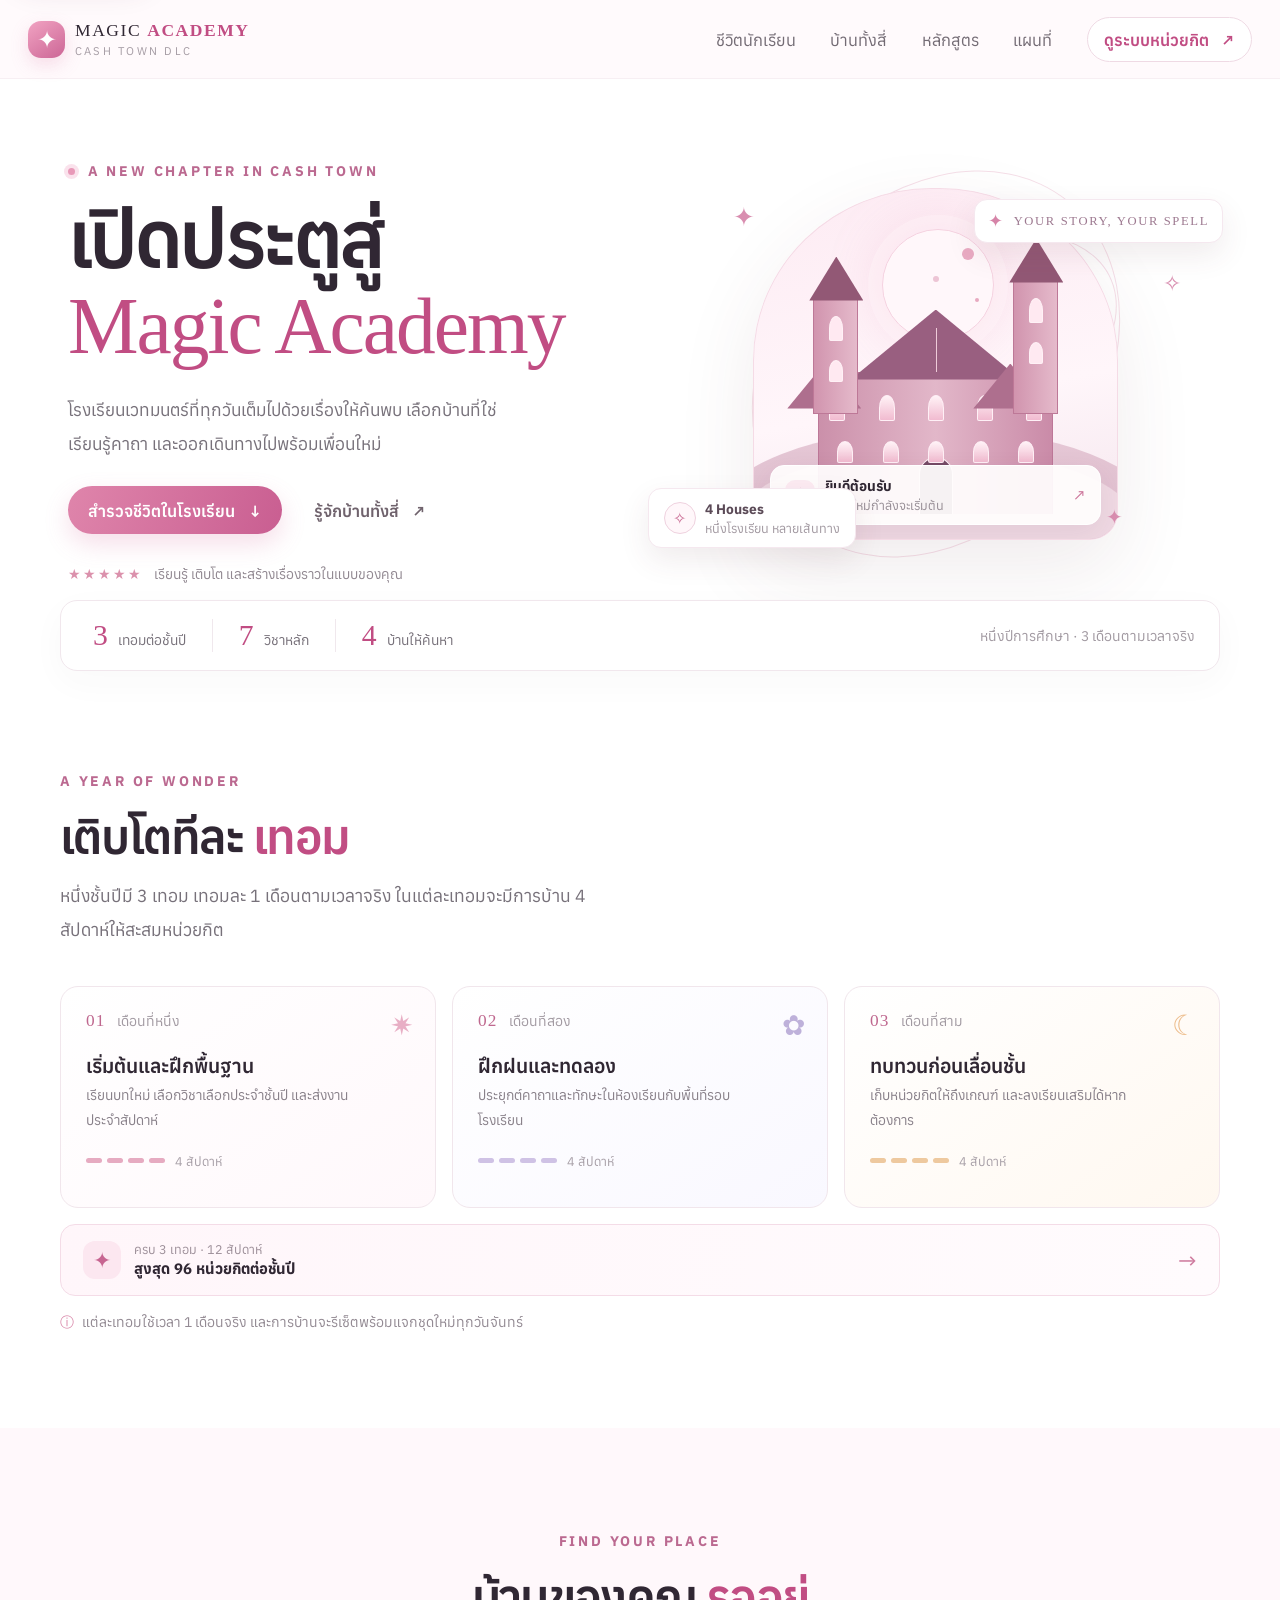
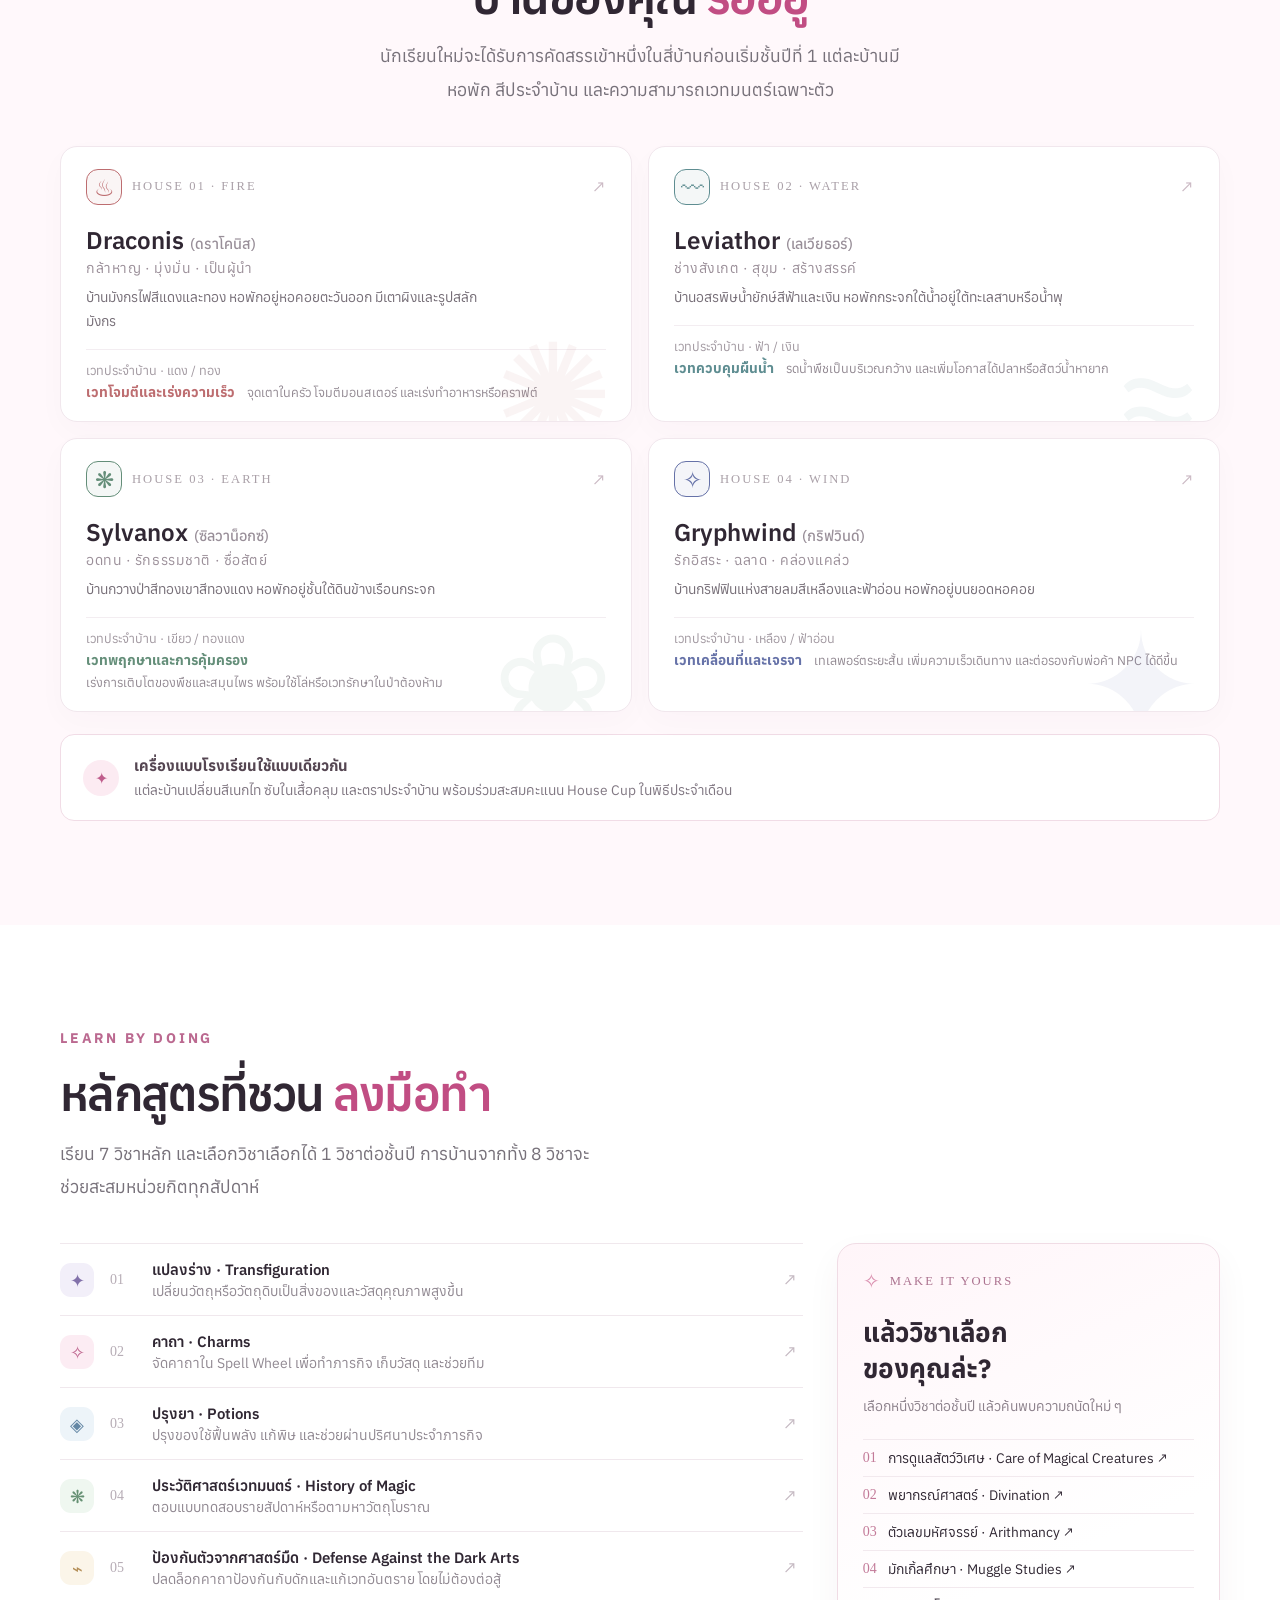
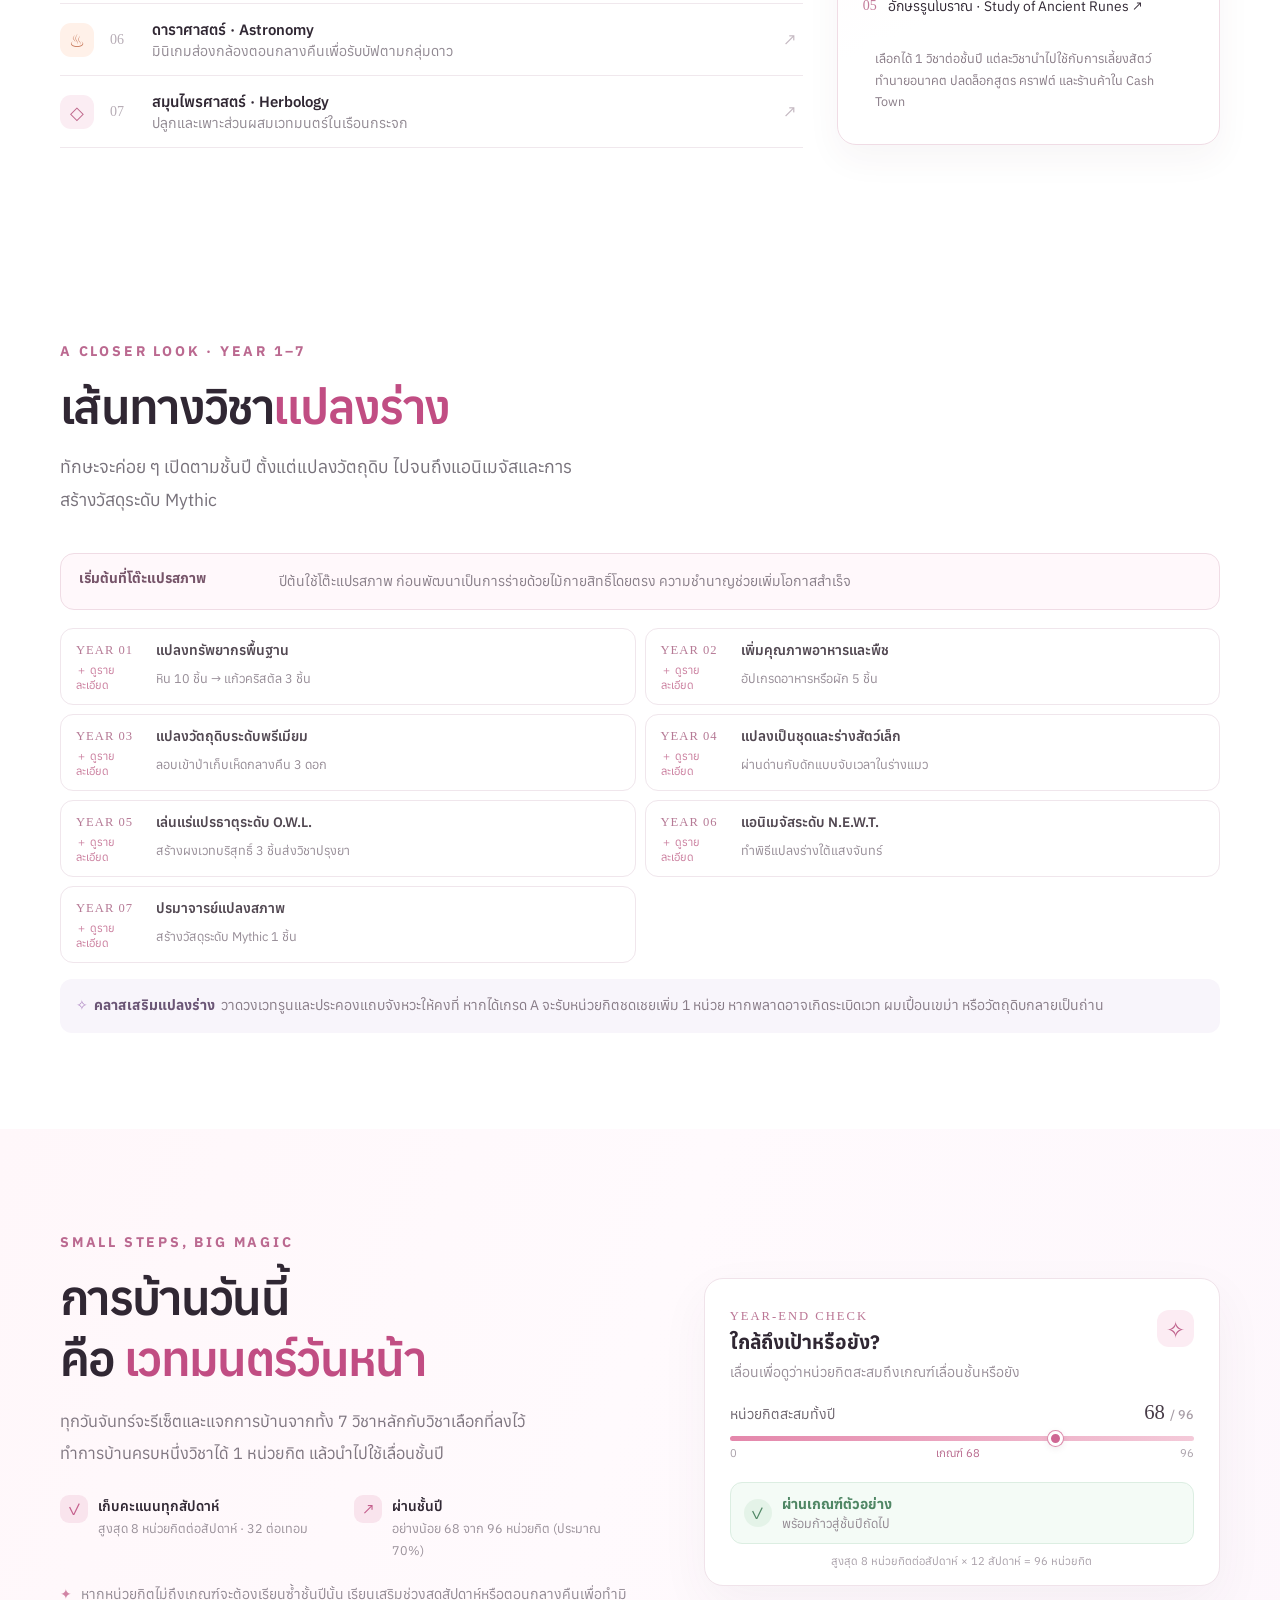
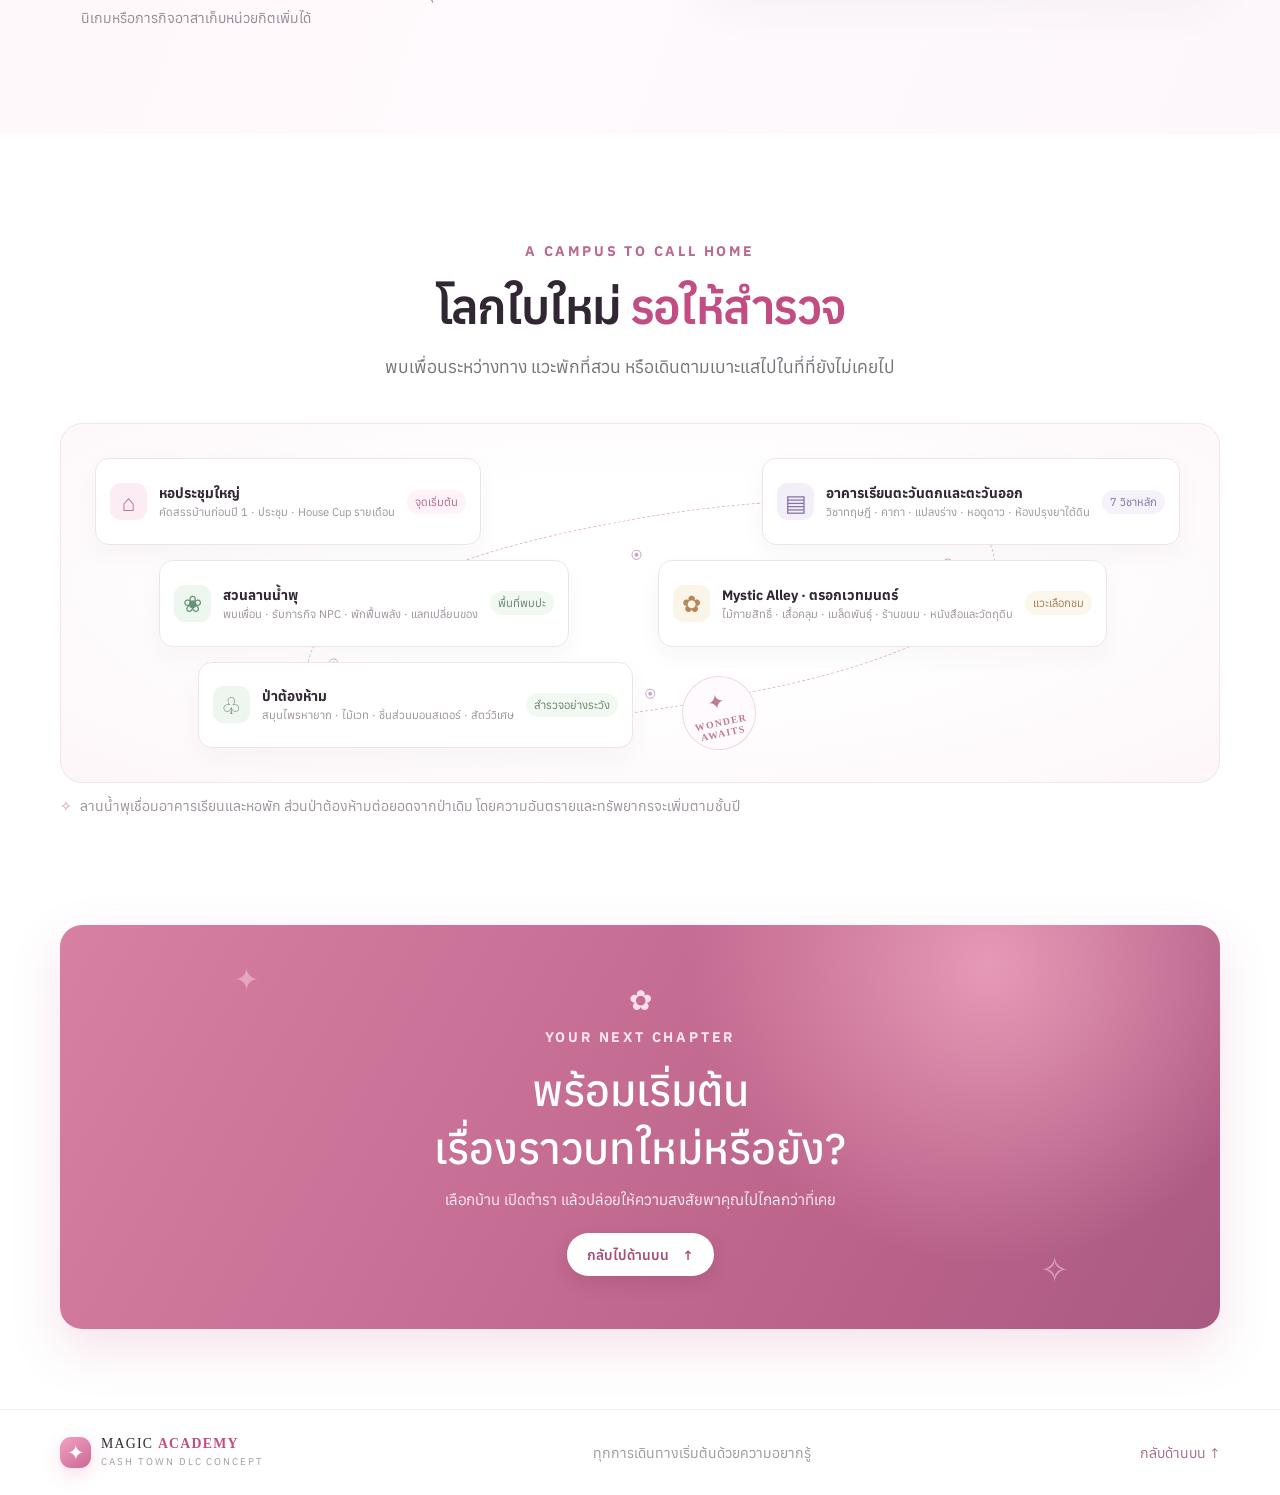
==== index.html @ 403e91c6 "Update Potions course summary" ====
<!doctype html>
<html lang="th">
  <head>
    <meta charset="utf-8">
    <meta name="viewport" content="width=device-width, initial-scale=1">
    <meta name="theme-color" content="#fff7fa">
    <meta name="description" content="รู้จัก Cash Town DLC: Magic Academy กับ 4 บ้าน 7 วิชาหลัก ระบบการบ้านและหน่วยกิต และแผนที่โรงเรียนเวทมนตร์">
    <title>Magic Academy — Cash Town DLC</title>
    <link rel="preconnect" href="https://fonts.googleapis.com">
    <link rel="preconnect" href="https://fonts.gstatic.com" crossorigin>
    <link href="https://fonts.googleapis.com/css2?family=Anuphan:wght@400;500;600;700&display=swap" rel="stylesheet">
    <link rel="stylesheet" href="styles.css?v=7">
    <script src="script.js" defer></script>
  </head>
  <body>
    <a class="skip-link" href="#main">ข้ามไปยังเนื้อหา</a>
    <header class="site-header">
      <div class="nav-wrap">
        <a class="brand" href="#top" aria-label="Magic Academy หน้าแรก">
          <span class="brand-mark" aria-hidden="true">✦</span>
          <span class="brand-name">MAGIC <b>ACADEMY</b><small>CASH TOWN DLC</small></span>
        </a>
        <button class="menu-toggle" type="button" aria-expanded="false" aria-controls="site-nav" aria-label="เปิดเมนู">☰</button>
        <nav id="site-nav" class="site-nav" aria-label="เมนูหลัก">
          <a href="#journey">ชีวิตนักเรียน</a>
          <a href="#houses">บ้านทั้งสี่</a>
          <a href="#classes">หลักสูตร</a>
          <a href="#map">แผนที่</a>
          <a class="nav-cta" href="#credits">ดูระบบหน่วยกิต <span aria-hidden="true">↗</span></a>
        </nav>
      </div>
    </header>

    <main id="main">
      <section id="top" class="hero section-shell">
        <div class="hero-copy">
          <p class="eyebrow"><span class="eyebrow-dot"></span> A NEW CHAPTER IN CASH TOWN</p>
          <h1>เปิดประตูสู่<br><span>Magic Academy</span></h1>
          <p class="hero-lede">โรงเรียนเวทมนตร์ที่ทุกวันเต็มไปด้วยเรื่องให้ค้นพบ เลือกบ้านที่ใช่ เรียนรู้คาถา และออกเดินทางไปพร้อมเพื่อนใหม่</p>
          <div class="hero-actions">
            <a class="button button-primary" href="#journey">สำรวจชีวิตในโรงเรียน <span aria-hidden="true">↓</span></a>
            <a class="button button-quiet" href="#houses">รู้จักบ้านทั้งสี่ <span aria-hidden="true">↗</span></a>
          </div>
          <div class="hero-proof"><span class="proof-stars" aria-hidden="true">★★★★★</span><span>เรียนรู้ เติบโต และสร้างเรื่องราวในแบบของคุณ</span></div>
        </div>
        <div class="hero-art" aria-label="ภาพประกอบโรงเรียนเวทมนตร์">
          <div class="orbit orbit-one"></div><div class="orbit orbit-two"></div>
          <span class="spark spark-a" aria-hidden="true">✦</span><span class="spark spark-b" aria-hidden="true">✧</span><span class="spark spark-c" aria-hidden="true">✦</span>
          <div class="school-illustration">
            <div class="moon-disc"></div>
            <div class="school-hill"></div>
            <div class="school-building">
              <div class="tower tower-left"><i></i><b></b></div>
              <div class="tower tower-right"><i></i><b></b></div>
              <div class="roof roof-main"></div>
              <div class="roof roof-wing-left"></div>
              <div class="roof roof-wing-right"></div>
              <div class="building-body"><div class="window-row"><i></i><i></i><i></i><i></i><i></i></div><div class="door"></div><div class="window-row lower"><i></i><i></i><i></i><i></i><i></i></div></div>
            </div>
            <div class="art-caption"><span class="caption-icon">✧</span><span><b>ยินดีต้อนรับ</b><small>เทอมใหม่กำลังจะเริ่มต้น</small></span><span class="caption-arrow">↗</span></div>
          </div>
          <div class="float-chip chip-top"><span>✦</span> YOUR STORY, YOUR SPELL</div>
          <div class="float-chip chip-bottom"><span class="mini-seal">✧</span><span><b>4 Houses</b><small>หนึ่งโรงเรียน หลายเส้นทาง</small></span></div>
        </div>
        <div class="hero-stats" aria-label="ข้อมูลหลักสูตรโดยย่อ">
          <div><strong>3</strong><span>เทอมต่อชั้นปี</span></div>
          <div><strong>7</strong><span>วิชาหลัก</span></div>
          <div><strong>4</strong><span>บ้านให้ค้นหา</span></div>
          <p>หนึ่งปีการศึกษา · 3 เดือนตามเวลาจริง</p>
        </div>
      </section>

      <section id="journey" class="journey section-shell section-space">
        <div class="section-heading">
          <p class="eyebrow">A YEAR OF WONDER</p>
          <h2>เติบโตทีละ<span class="text-pink"> เทอม</span></h2>
          <p>หนึ่งชั้นปีมี 3 เทอม เทอมละ 1 เดือนตามเวลาจริง ในแต่ละเทอมจะมีการบ้าน 4 สัปดาห์ให้สะสมหน่วยกิต</p>
        </div>
        <div class="journey-grid">
          <div class="term-card term-first"><div class="term-number">01 <span>เดือนที่หนึ่ง</span></div><div class="term-icon">✷</div><h3>เริ่มต้นและฝึกพื้นฐาน</h3><p>เรียนบทใหม่ เลือกวิชาเลือกประจำชั้นปี และส่งงานประจำสัปดาห์</p><div class="term-weeks"><i></i><i></i><i></i><i></i><small>4 สัปดาห์</small></div></div>
          <div class="term-card term-second"><div class="term-number">02 <span>เดือนที่สอง</span></div><div class="term-icon">✿</div><h3>ฝึกฝนและทดลอง</h3><p>ประยุกต์คาถาและทักษะในห้องเรียนกับพื้นที่รอบโรงเรียน</p><div class="term-weeks"><i></i><i></i><i></i><i></i><small>4 สัปดาห์</small></div></div>
          <div class="term-card term-third"><div class="term-number">03 <span>เดือนที่สาม</span></div><div class="term-icon">☾</div><h3>ทบทวนก่อนเลื่อนชั้น</h3><p>เก็บหน่วยกิตให้ถึงเกณฑ์ และลงเรียนเสริมได้หากต้องการ</p><div class="term-weeks"><i></i><i></i><i></i><i></i><small>4 สัปดาห์</small></div></div>
          <div class="year-total"><span class="total-spark">✦</span><div><small>ครบ 3 เทอม · 12 สัปดาห์</small><b>สูงสุด 96 หน่วยกิตต่อชั้นปี</b></div><span class="total-arrow">→</span></div>
        </div>
        <p class="calendar-note"><span aria-hidden="true">ⓘ</span> แต่ละเทอมใช้เวลา 1 เดือนจริง และการบ้านจะรีเซ็ตพร้อมแจกชุดใหม่ทุกวันจันทร์</p>
      </section>

      <section id="houses" class="houses-section section-space">
        <div class="section-shell">
          <div class="section-heading heading-center">
            <p class="eyebrow">FIND YOUR PLACE</p>
            <h2>บ้านของคุณ<span class="text-pink"> รออยู่</span></h2>
            <p>นักเรียนใหม่จะได้รับการคัดสรรเข้าหนึ่งในสี่บ้านก่อนเริ่มชั้นปีที่ 1 แต่ละบ้านมีหอพัก สีประจำบ้าน และความสามารถเวทมนตร์เฉพาะตัว</p>
          </div>
          <div class="houses-grid">
            <article class="house-card house-flame"><div class="house-card-top"><span class="house-sigil" aria-hidden="true">♨</span><span class="house-index">HOUSE 01 · FIRE</span><span class="house-arrow" aria-hidden="true">↗</span></div><h3>Draconis <small>(ดราโคนิส)</small></h3><p class="house-motto">กล้าหาญ · มุ่งมั่น · เป็นผู้นำ</p><p class="house-desc">บ้านมังกรไฟสีแดงและทอง หอพักอยู่หอคอยตะวันออก มีเตาผิงและรูปสลักมังกร</p><div class="house-detail"><span>เวทประจำบ้าน · แดง / ทอง</span><b>เวทโจมตีและเร่งความเร็ว</b><small>จุดเตาในครัว โจมตีมอนสเตอร์ และเร่งทำอาหารหรือคราฟต์</small></div><span class="house-decoration" aria-hidden="true">✺</span></article>
            <article class="house-card house-tide"><div class="house-card-top"><span class="house-sigil" aria-hidden="true">〰</span><span class="house-index">HOUSE 02 · WATER</span><span class="house-arrow" aria-hidden="true">↗</span></div><h3>Leviathor <small>(เลเวียธอร์)</small></h3><p class="house-motto">ช่างสังเกต · สุขุม · สร้างสรรค์</p><p class="house-desc">บ้านอสรพิษน้ำยักษ์สีฟ้าและเงิน หอพักกระจกใต้น้ำอยู่ใต้ทะเลสาบหรือน้ำพุ</p><div class="house-detail"><span>เวทประจำบ้าน · ฟ้า / เงิน</span><b>เวทควบคุมผืนน้ำ</b><small>รดน้ำพืชเป็นบริเวณกว้าง และเพิ่มโอกาสได้ปลาหรือสัตว์น้ำหายาก</small></div><span class="house-decoration" aria-hidden="true">≈</span></article>
            <article class="house-card house-grove"><div class="house-card-top"><span class="house-sigil" aria-hidden="true">❋</span><span class="house-index">HOUSE 03 · EARTH</span><span class="house-arrow" aria-hidden="true">↗</span></div><h3>Sylvanox <small>(ซิลวาน็อกซ์)</small></h3><p class="house-motto">อดทน · รักธรรมชาติ · ซื่อสัตย์</p><p class="house-desc">บ้านกวางป่าสีทองเขาสีทองแดง หอพักอยู่ชั้นใต้ดินข้างเรือนกระจก</p><div class="house-detail"><span>เวทประจำบ้าน · เขียว / ทองแดง</span><b>เวทพฤกษาและการคุ้มครอง</b><small>เร่งการเติบโตของพืชและสมุนไพร พร้อมใช้โล่หรือเวทรักษาในป่าต้องห้าม</small></div><span class="house-decoration" aria-hidden="true">❀</span></article>
            <article class="house-card house-sky"><div class="house-card-top"><span class="house-sigil" aria-hidden="true">✧</span><span class="house-index">HOUSE 04 · WIND</span><span class="house-arrow" aria-hidden="true">↗</span></div><h3>Gryphwind <small>(กริฟวินด์)</small></h3><p class="house-motto">รักอิสระ · ฉลาด · คล่องแคล่ว</p><p class="house-desc">บ้านกริฟฟินแห่งสายลมสีเหลืองและฟ้าอ่อน หอพักอยู่บนยอดหอคอย</p><div class="house-detail"><span>เวทประจำบ้าน · เหลือง / ฟ้าอ่อน</span><b>เวทเคลื่อนที่และเจรจา</b><small>เทเลพอร์ตระยะสั้น เพิ่มความเร็วเดินทาง และต่อรองกับพ่อค้า NPC ได้ดีขึ้น</small></div><span class="house-decoration" aria-hidden="true">✦</span></article>
          </div>
          <div class="house-footnote"><span class="footnote-seal">✦</span><p><b>เครื่องแบบโรงเรียนใช้แบบเดียวกัน</b><br>แต่ละบ้านเปลี่ยนสีเนกไท ซับในเสื้อคลุม และตราประจำบ้าน พร้อมร่วมสะสมคะแนน House Cup ในพิธีประจำเดือน</p></div>
        </div>
      </section>

      <section id="classes" class="classes section-shell section-space">
        <div class="section-heading">
          <p class="eyebrow">LEARN BY DOING</p>
          <h2>หลักสูตรที่ชวน<span class="text-pink"> ลงมือทำ</span></h2>
            <p>เรียน 7 วิชาหลัก และเลือกวิชาเลือกได้ 1 วิชาต่อชั้นปี การบ้านจากทั้ง 8 วิชาจะช่วยสะสมหน่วยกิตทุกสัปดาห์</p>
        </div>
        <div class="curriculum-layout">
          <div class="subject-list">
            <a class="subject-row" href="subjects/transfiguration.html"><span class="subject-icon icon-lilac">✦</span><span class="subject-num">01</span><div><h3>แปลงร่าง · Transfiguration</h3><p>เปลี่ยนวัตถุหรือวัตถุดิบเป็นสิ่งของและวัสดุคุณภาพสูงขึ้น</p></div><span class="subject-arrow">↗</span></a>
            <a class="subject-row" href="subjects/charms.html"><span class="subject-icon icon-rose">✧</span><span class="subject-num">02</span><div><h3>คาถา · Charms</h3><p>จัดคาถาใน Spell Wheel เพื่อทำภารกิจ เก็บวัสดุ และช่วยทีม</p></div><span class="subject-arrow">↗</span></a>
            <a class="subject-row" href="subjects/potions.html"><span class="subject-icon icon-blue">◈</span><span class="subject-num">03</span><div><h3>ปรุงยา · Potions</h3><p>ปรุงของใช้ฟื้นพลัง แก้พิษ และช่วยผ่านปริศนาประจำภารกิจ</p></div><span class="subject-arrow">↗</span></a>
            <a class="subject-row" href="subjects/history-of-magic.html"><span class="subject-icon icon-green">❋</span><span class="subject-num">04</span><div><h3>ประวัติศาสตร์เวทมนตร์ · History of Magic</h3><p>ตอบแบบทดสอบรายสัปดาห์หรือตามหาวัตถุโบราณ</p></div><span class="subject-arrow">↗</span></a>
            <a class="subject-row" href="subjects/defense-against-the-dark-arts.html"><span class="subject-icon icon-amber">⌁</span><span class="subject-num">05</span><div><h3>ป้องกันตัวจากศาสตร์มืด · Defense Against the Dark Arts</h3><p>ปลดล็อกคาถาป้องกันกับดักและแก้เวทอันตราย โดยไม่ต้องต่อสู้</p></div><span class="subject-arrow">↗</span></a>
            <a class="subject-row" href="subjects/astronomy.html"><span class="subject-icon icon-peach">♨</span><span class="subject-num">06</span><div><h3>ดาราศาสตร์ · Astronomy</h3><p>มินิเกมส่องกล้องตอนกลางคืนเพื่อรับบัฟตามกลุ่มดาว</p></div><span class="subject-arrow">↗</span></a>
            <a class="subject-row" href="subjects/herbology.html"><span class="subject-icon icon-pink">◇</span><span class="subject-num">07</span><div><h3>สมุนไพรศาสตร์ · Herbology</h3><p>ปลูกและเพาะส่วนผสมเวทมนตร์ในเรือนกระจก</p></div><span class="subject-arrow">↗</span></a>
          </div>
          <aside class="electives-card">
            <div class="electives-head"><span class="elective-spark">✧</span><span>MAKE IT YOURS</span></div>
            <h3>แล้ววิชาเลือก<br>ของคุณล่ะ?</h3>
            <p>เลือกหนึ่งวิชาต่อชั้นปี แล้วค้นพบความถนัดใหม่ ๆ</p>
            <ul class="elective-list"><li><a href="subjects/care-of-magical-creatures.html"><span>01</span>การดูแลสัตว์วิเศษ · Care of Magical Creatures ↗</a></li><li><a href="subjects/divination.html"><span>02</span>พยากรณ์ศาสตร์ · Divination ↗</a></li><li><a href="subjects/arithmancy.html"><span>03</span>ตัวเลขมหัศจรรย์ · Arithmancy ↗</a></li><li><a href="subjects/muggle-studies.html"><span>04</span>มักเกิ้ลศึกษา · Muggle Studies ↗</a></li><li><a href="subjects/ancient-runes.html"><span>05</span>อักษรรูนโบราณ · Study of Ancient Runes ↗</a></li></ul>
            <div class="elective-note">เลือกได้ 1 วิชาต่อชั้นปี แต่ละวิชานำไปใช้กับการเลี้ยงสัตว์ ทำนายอนาคต ปลดล็อกสูตร คราฟต์ และร้านค้าใน Cash Town</div>
          </aside>
        </div>
      </section>

      <section id="transfiguration" class="transfiguration-section section-shell section-space">
        <div class="section-heading">
          <p class="eyebrow">A CLOSER LOOK · YEAR 1–7</p>
          <h2>เส้นทางวิชา<span class="text-pink">แปลงร่าง</span></h2>
          <p>ทักษะจะค่อย ๆ เปิดตามชั้นปี ตั้งแต่แปลงวัตถุดิบ ไปจนถึงแอนิเมจัสและการสร้างวัสดุระดับ Mythic</p>
        </div>
        <div class="transfiguration-intro"><b>เริ่มต้นที่โต๊ะแปรสภาพ</b><span>ปีต้นใช้โต๊ะแปรสภาพ ก่อนพัฒนาเป็นการร่ายด้วยไม้กายสิทธิ์โดยตรง ความชำนาญช่วยเพิ่มโอกาสสำเร็จ</span></div>
        <div class="year-details">
          <details><summary><span>YEAR 01</span><b>แปลงทรัพยากรพื้นฐาน</b><i>หิน 10 ชิ้น → แก้วคริสตัล 3 ชิ้น</i></summary><p>แปลงทรัพยากรพื้นฐาน เช่น หินเป็นแร่ และยังไม่ปลดล็อกการแปลงร่างเป็นสิ่งมีชีวิต</p></details>
          <details><summary><span>YEAR 02</span><b>เพิ่มคุณภาพอาหารและพืช</b><i>อัปเกรดอาหารหรือผัก 5 ชิ้น</i></summary><p>เปลี่ยนวัตถุดิบธรรมดาเป็นคุณภาพดี และเสกผู้ช่วยตัวจิ๋วให้เก็บของเป็นเวลา 3 นาที</p></details>
          <details><summary><span>YEAR 03</span><b>แปลงวัตถุดิบระดับพรีเมียม</b><i>ลอบเข้าป่าเก็บเห็ดกลางคืน 3 ดอก</i></summary><p>แปลงวัตถุดิบเป็นระดับพรีเมียมและแร่หายาก แปลงตัวเองเป็นสิ่งของเพื่อซ่อนตัวได้</p></details>
          <details><summary><span>YEAR 04</span><b>แปลงเป็นชุดและร่างสัตว์เล็ก</b><i>ผ่านด่านกับดักแบบจับเวลาในร่างแมว</i></summary><p>แปลงวัตถุดิบครั้งละ 5 ชิ้น ประหยัดมานา 20% และเลือกแปลงเป็นแมว กบ หรือนกฮูกเพื่อเพิ่มความเร็ว 15%</p></details>
          <details><summary><span>YEAR 05</span><b>เล่นแร่แปรธาตุระดับ O.W.L.</b><i>สร้างผงเวทบริสุทธิ์ 3 ชิ้นส่งวิชาปรุงยา</i></summary><p>แปลงทรัพยากรเหลือใช้เป็นผงเวทบริสุทธิ์ และเสกผู้ช่วยหมาป่าหรือนกอินทรีเพื่อช่วยต่อสู้หรือเก็บของ</p></details>
          <details><summary><span>YEAR 06</span><b>แอนิเมจัสระดับ N.E.W.T.</b><i>ทำพิธีแปลงร่างใต้แสงจันทร์</i></summary><p>ร่ายแปลงสสารกลางพื้นที่จริงได้โดยไม่ใช้ไม้กายสิทธิ์ เลือกร่างถาวรเป็นแพนเทอร์ อินทรี หรือหมาป่าโดยไม่ใช้มานา</p></details>
          <details><summary><span>YEAR 07</span><b>ปรมาจารย์แปลงสภาพ</b><i>สร้างวัสดุระดับ Mythic 1 ชิ้น</i></summary><p>มีโอกาส 15% ได้วัตถุดิบ Mythic ที่ขายได้ 3 เท่า หรือใช้ทำเมนูระดับห้าดาว พร้อมร่างสัตว์วิเศษตัวเล็กที่มอบบัฟและบินต่ำได้</p></details>
        </div>
        <p class="minigame-note"><span>✧</span><b>คลาสเสริมแปลงร่าง</b> วาดวงเวทรูนและประคองแถบจังหวะให้คงที่ หากได้เกรด A จะรับหน่วยกิตชดเชยเพิ่ม 1 หน่วย หากพลาดอาจเกิดระเบิดเวท ผมเปื้อนเขม่า หรือวัตถุดิบกลายเป็นถ่าน</p>
      </section>

      <section id="credits" class="credits-section section-space">
        <div class="section-shell credits-layout">
          <div class="credits-copy">
            <p class="eyebrow">SMALL STEPS, BIG MAGIC</p>
            <h2>การบ้านวันนี้<br>คือ<span class="text-pink"> เวทมนตร์วันหน้า</span></h2>
            <p>ทุกวันจันทร์จะรีเซ็ตและแจกการบ้านจากทั้ง 7 วิชาหลักกับวิชาเลือกที่ลงไว้ ทำการบ้านครบหนึ่งวิชาได้ 1 หน่วยกิต แล้วนำไปใช้เลื่อนชั้นปี</p>
            <div class="credit-rules"><div><span class="rule-icon">✓</span><p>เก็บคะแนนทุกสัปดาห์<br><small>สูงสุด 8 หน่วยกิตต่อสัปดาห์ · 32 ต่อเทอม</small></p></div><div><span class="rule-icon">↗</span><p>ผ่านชั้นปี<br><small>อย่างน้อย 68 จาก 96 หน่วยกิต (ประมาณ 70%)</small></p></div></div>
            <p class="repeat-note"><span aria-hidden="true">✦</span> หากหน่วยกิตไม่ถึงเกณฑ์จะต้องเรียนซ้ำชั้นปีนั้น เรียนเสริมช่วงสุดสัปดาห์หรือตอนกลางคืนเพื่อทำมินิเกมหรือภารกิจอาสาเก็บหน่วยกิตเพิ่มได้</p>
          </div>
          <div class="credit-checker">
            <div class="checker-top"><div><span class="checker-kicker">YEAR-END CHECK</span><h3>ใกล้ถึงเป้าหรือยัง?</h3></div><span class="checker-icon">✧</span></div>
            <p class="checker-intro">เลื่อนเพื่อดูว่าหน่วยกิตสะสมถึงเกณฑ์เลื่อนชั้นหรือยัง</p>
            <label class="range-label" for="total-credit"><span>หน่วยกิตสะสมทั้งปี</span><b><output id="total-value">68</output> <small>/ 96</small></b></label>
            <input id="total-credit" type="range" min="0" max="96" value="68" step="1" aria-describedby="total-hint">
            <div id="total-hint" class="range-hint"><span>0</span><span>เกณฑ์ 68</span><span>96</span></div>
            <div id="credit-result" class="credit-result" aria-live="polite"><span class="result-icon">✓</span><span><b>ผ่านเกณฑ์ตัวอย่าง</b><small>พร้อมก้าวสู่ชั้นปีถัดไป</small></span></div>
            <small class="checker-disclaimer">สูงสุด 8 หน่วยกิตต่อสัปดาห์ × 12 สัปดาห์ = 96 หน่วยกิต</small>
          </div>
        </div>
      </section>

      <section id="map" class="map-section section-shell section-space">
        <div class="section-heading heading-center">
          <p class="eyebrow">A CAMPUS TO CALL HOME</p>
          <h2>โลกใบใหม่<span class="text-pink"> รอให้สำรวจ</span></h2>
          <p>พบเพื่อนระหว่างทาง แวะพักที่สวน หรือเดินตามเบาะแสไปในที่ที่ยังไม่เคยไป</p>
        </div>
        <div class="map-board">
          <div class="map-route" aria-hidden="true"><i></i><i></i><i></i><i></i></div>
          <article class="map-stop stop-hall"><span class="map-icon">⌂</span><div><b>หอประชุมใหญ่</b><small>คัดสรรบ้านก่อนปี 1 · ประชุม · House Cup รายเดือน</small></div><span class="map-tag">จุดเริ่มต้น</span></article>
          <article class="map-stop stop-class"><span class="map-icon">▤</span><div><b>อาคารเรียนตะวันตกและตะวันออก</b><small>วิชาทฤษฎี · คาถา · แปลงร่าง · หอดูดาว · ห้องปรุงยาใต้ดิน</small></div><span class="map-tag">7 วิชาหลัก</span></article>
          <article class="map-stop stop-garden"><span class="map-icon">❀</span><div><b>สวนลานน้ำพุ</b><small>พบเพื่อน · รับภารกิจ NPC · พักฟื้นพลัง · แลกเปลี่ยนของ</small></div><span class="map-tag">พื้นที่พบปะ</span></article>
          <article class="map-stop stop-alley"><span class="map-icon">✿</span><div><b>Mystic Alley · ตรอกเวทมนตร์</b><small>ไม้กายสิทธิ์ · เสื้อคลุม · เมล็ดพันธุ์ · ร้านขนม · หนังสือและวัตถุดิบ</small></div><span class="map-tag">แวะเลือกชม</span></article>
          <article class="map-stop stop-forest"><span class="map-icon">♧</span><div><b>ป่าต้องห้าม</b><small>สมุนไพรหายาก · ไม้เวท · ชิ้นส่วนมอนสเตอร์ · สัตว์วิเศษ</small></div><span class="map-tag">สำรวจอย่างระวัง</span></article>
          <div class="map-stamp" aria-hidden="true"><span>✦</span><b>WONDER<br>AWAITS</b></div>
        </div>
        <p class="map-note"><span aria-hidden="true">✧</span> ลานน้ำพุเชื่อมอาคารเรียนและหอพัก ส่วนป่าต้องห้ามต่อยอดจากป่าเดิม โดยความอันตรายและทรัพยากรจะเพิ่มตามชั้นปี</p>
      </section>

      <section class="closing section-shell">
        <div class="closing-card"><div class="closing-flower" aria-hidden="true">✿</div><p class="eyebrow">YOUR NEXT CHAPTER</p><h2>พร้อมเริ่มต้น<br>เรื่องราวบทใหม่หรือยัง?</h2><p>เลือกบ้าน เปิดตำรา แล้วปล่อยให้ความสงสัยพาคุณไปไกลกว่าที่เคย</p><a href="#top" class="button button-light">กลับไปด้านบน <span aria-hidden="true">↑</span></a><span class="closing-star star-one" aria-hidden="true">✦</span><span class="closing-star star-two" aria-hidden="true">✧</span></div>
      </section>
    </main>

    <footer class="site-footer"><div class="section-shell footer-inner"><a class="brand footer-brand" href="#top"><span class="brand-mark" aria-hidden="true">✦</span><span class="brand-name">MAGIC <b>ACADEMY</b><small>CASH TOWN DLC CONCEPT</small></span></a><p>ทุกการเดินทางเริ่มต้นด้วยความอยากรู้</p><a class="back-top" href="#top">กลับด้านบน ↑</a></div></footer>
  </body>
</html>
---- styles.css ----
:root {
  --ink: #302733;
  --muted: #77717a;
  --pink: #d96b9c;
  --pink-deep: #c14d83;
  --pink-soft: #fdebf2;
  --line: #f0e8ed;
  --paper: #fff;
  --wash: #fff8fb;
  --serif: Georgia, "Times New Roman", serif;
  font-family: "Anuphan", "Noto Sans Thai", sans-serif;
  color: var(--ink);
  background: var(--paper);
  scroll-behavior: smooth;
  scroll-padding-top: 90px;
}

* { box-sizing: border-box; }
body { margin: 0; min-width: 320px; background: var(--paper); color: var(--ink); }
a { color: inherit; text-decoration: none; }
button, input { font: inherit; }
.section-shell { width: min(1160px, calc(100% - 56px)); margin-inline: auto; }
.section-space { padding-block: 104px; }
.skip-link { position: absolute; top: -60px; left: 16px; z-index: 50; padding: 10px 16px; border-radius: 99px; background: #fff; color: var(--pink-deep); box-shadow: 0 8px 30px #56243c22; }
.skip-link:focus { top: 12px; }

.site-header { position: sticky; top: 0; z-index: 30; border-bottom: 1px solid #f5edf1cc; background: #fffafcde; backdrop-filter: blur(18px); }
.nav-wrap { width: min(1260px, calc(100% - 56px)); min-height: 78px; margin: auto; display: flex; align-items: center; justify-content: space-between; gap: 30px; }
.brand { display: inline-flex; align-items: center; gap: 10px; flex: 0 0 auto; }
.brand-mark { display: grid; width: 37px; height: 37px; place-items: center; border-radius: 13px; color: #fff; background: linear-gradient(145deg, #f1a3c2, #cc6696); font-size: 24.2px; box-shadow: 0 7px 18px #d96b9c35; }
.brand-name { font-family: var(--serif); font-size: 17.5px; letter-spacing: .09em; line-height: 1.08; }
.brand-name b { color: var(--pink-deep); font-weight: 600; }
.brand-name small { display: block; margin-top: 5px; color: #a49ba3; font-family: "Anuphan", sans-serif; font-size: 11.2px; letter-spacing: .2em; }
.site-nav { display: flex; align-items: center; gap: clamp(17px, 2.7vw, 36px); color: #736b74; font-size: 16.3px; }
.site-nav > a:not(.nav-cta) { transition: color .2s; }
.site-nav > a:not(.nav-cta):hover { color: var(--pink-deep); }
.nav-cta { padding: 11px 16px; border: 1px solid #efdae4; border-radius: 999px; color: var(--pink-deep); background: #fff; font-weight: 600; }
.nav-cta span { margin-left: 8px; }
.menu-toggle { display: none; border: 0; background: none; color: var(--pink-deep); font-size: 26.4px; cursor: pointer; }

.hero { position: relative; display: grid; grid-template-columns: 1.02fr .98fr; align-items: center; min-height: 590px; padding-top: 57px; padding-bottom: 86px; }
.hero::before { position: absolute; z-index: -1; top: 0; right: 0; bottom: 65px; left: 35%; border-radius: 0 0 0 120px; background: radial-gradient(ellipse at 77% 28%, #fce4ee 0, #fff4f8 36%, #fff 78%); content: ""; }
.hero-copy { position: relative; z-index: 1; padding: 18px 0 0 8px; }
.eyebrow { margin: 0 0 16px; color: #bb6990; font-size: 14px; font-weight: 700; letter-spacing: .2em; }
.eyebrow-dot { display: inline-block; width: 7px; height: 7px; margin-right: 7px; border-radius: 50%; background: #e899b8; box-shadow: 0 0 0 4px #fae2ec; vertical-align: 1px; }
h1, h2, h3, p { margin-top: 0; }
.hero h1 { margin: 0; font-size: clamp(46.2px, 6.2vw, 80.3px); font-weight: 600; letter-spacing: -.045em; line-height: 1.08; }
.hero h1 span { color: var(--pink-deep); font-family: var(--serif); font-size: 1em; font-weight: 500; letter-spacing: -.025em; }
.hero-lede { max-width: 460px; margin: 23px 0 26px; color: #77717a; font-size: 17.3px; line-height: 1.95; }
.hero-actions { display: flex; align-items: center; flex-wrap: wrap; gap: 12px; }
.button { display: inline-flex; align-items: center; justify-content: center; gap: 13px; min-height: 48px; padding: 0 20px; border-radius: 999px; font-size: 16.3px; font-weight: 600; transition: transform .2s, box-shadow .2s, background .2s; }
.button:hover { transform: translateY(-2px); }
.button-primary { color: #fff; background: linear-gradient(110deg, #df85ab, #c95e91); box-shadow: 0 10px 24px #d76d9d3a; }
.button-primary:hover { box-shadow: 0 13px 26px #d76d9d55; }
.button-quiet { color: #70636d; }
.button-quiet:hover { background: #fff; }
.hero-proof { display: flex; align-items: center; gap: 11px; margin-top: 31px; color: #918891; font-size: 13.8px; }
.proof-stars { color: #db91ac; letter-spacing: 2px; }

.hero-art { position: relative; min-height: 455px; display: grid; place-items: center; }
.orbit { position: absolute; border: 1px solid #e8b8cb71; border-radius: 50%; transform: rotate(-27deg); }
.orbit-one { width: 390px; height: 220px; }
.orbit-two { width: 330px; height: 420px; transform: rotate(39deg); }
.school-illustration { position: relative; width: 365px; height: 352px; overflow: hidden; border: 1px solid #f5dbe6; border-radius: 49% 49% 28px 28px; background: linear-gradient(170deg, #fdebf3 0, #fff6fa 59%, #f4e5ed 100%); box-shadow: 0 30px 80px #5c304318; }
.moon-disc { position: absolute; top: 40px; left: 128px; width: 112px; height: 112px; border: 1px solid #f5d2e0; border-radius: 50%; background: #fff7fa; box-shadow: 0 0 0 14px #fff7fa55, 0 0 55px #df8db243; }
.moon-disc::after { position: absolute; top: 18px; right: 19px; width: 12px; height: 12px; border-radius: 50%; background: #e9abc3; box-shadow: -32px 25px 0 -3px #edc5d5, 9px 46px 0 -4px #e8a9c0; content: ""; }
.school-hill { position: absolute; bottom: -60px; left: -10%; width: 120%; height: 170px; border-radius: 50% 50% 0 0; background: linear-gradient(180deg, #e6c8d6, #d9b6c8); }
.school-hill::before { position: absolute; top: 21px; left: 4%; width: 92%; height: 150px; border-radius: 50% 50% 0 0; background: #efd9e3; content: ""; }
.school-building { position: absolute; z-index: 2; right: 30px; bottom: 25px; left: 30px; height: 225px; }
.building-body { position: absolute; right: 34px; bottom: 0; left: 34px; height: 142px; border: 1px solid #bd7798; border-bottom: 0; border-radius: 4px 4px 0 0; background: linear-gradient(90deg, #cb90aa, #e2b7c9 50%, #ca8ba8); }
.roof { position: absolute; z-index: 1; bottom: 134px; left: 50%; width: 170px; height: 70px; background: #995f80; clip-path: polygon(50% 0, 100% 100%, 0 100%); transform: translateX(-50%); }
.roof-main::after { position: absolute; top: 18px; left: 50%; width: 1px; height: 44px; background: #efcbd9; content: ""; }
.roof-wing-left { bottom: 105px; left: 40px; width: 74px; height: 45px; background: #ae6f8e; }
.roof-wing-right { bottom: 105px; right: 40px; left: auto; width: 74px; height: 45px; background: #ae6f8e; transform: none; }
.tower { position: absolute; z-index: 2; bottom: 100px; width: 45px; height: 118px; border: 1px solid #bd7897; background: linear-gradient(90deg, #d194ae, #e5bacb); }
.tower-left { left: 29px; }.tower-right { right: 29px; height: 136px; }
.tower::before { position: absolute; top: -40px; left: -5px; width: 54px; height: 44px; background: #925875; clip-path: polygon(50% 0, 100% 100%, 0 100%); content: ""; }
.tower i, .tower b { position: absolute; top: 19px; left: 15px; width: 14px; height: 25px; border: 1px solid #fff1f6; border-radius: 50% 50% 2px 2px; background: #ffe9f1; }
.tower b { top: 63px; height: 22px; }
.window-row { position: absolute; top: 22px; right: 10px; left: 10px; display: flex; justify-content: space-between; }
.window-row i { width: 16px; height: 26px; border: 1px solid #fff0f6; border-radius: 50% 50% 2px 2px; background: linear-gradient(#fff2f6, #f1bbd0); }
.window-row.lower { top: 68px; right: 18px; left: 18px; }
.window-row.lower i { height: 22px; }
.door { position: absolute; bottom: 0; left: 50%; width: 34px; height: 57px; border: 1px solid #fff1f6; border-bottom: 0; border-radius: 18px 18px 0 0; background: #754b65; transform: translateX(-50%); }
.art-caption { position: absolute; z-index: 4; right: 16px; bottom: 14px; left: 16px; display: flex; align-items: center; gap: 10px; padding: 11px 14px; border: 1px solid #fff; border-radius: 14px; background: #fffdfdef; box-shadow: 0 9px 28px #60334815; }
.caption-icon { display: grid; width: 30px; height: 30px; place-items: center; border-radius: 10px; color: var(--pink-deep); background: #fcebf2; font-size: 19.5px; }
.art-caption b, .art-caption small { display: block; }.art-caption b { font-size: 13.8px; }.art-caption small { margin-top: 2px; color: #968d95; font-size: 12.6px; }.caption-arrow { margin-left: auto; color: #cb7198; }
.spark { position: absolute; z-index: 2; color: #d98eb0; }.spark-a { top: 63px; left: 81px; font-size: 26.4px; }.spark-b { top: 133px; right: 39px; font-size: 21.8px; }.spark-c { right: 97px; bottom: 62px; font-size: 19.5px; }
.float-chip { position: absolute; z-index: 5; display: flex; align-items: center; gap: 9px; border: 1px solid #f5e8ef; border-radius: 13px; background: #fff; box-shadow: 0 12px 30px #5c304318; color: #847784; }
.chip-top { top: 63px; right: -3px; padding: 10px 13px; color: #9d7990; font-family: var(--serif); font-size: 12.6px; letter-spacing: .13em; }
.chip-top span { color: #d684a8; font-size: 18.4px; }
.chip-bottom { bottom: 43px; left: -4px; padding: 11px 15px; }
.mini-seal { display: grid; width: 32px; height: 32px; place-items: center; border: 1px solid #efd2df; border-radius: 50%; color: #c96b93; background: #fff7fa; }
.chip-bottom b, .chip-bottom small { display: block; }.chip-bottom b { color: #5b4a57; font-size: 13.8px; }.chip-bottom small { margin-top: 2px; color: #a198a0; font-size: 12.6px; }
.hero-stats { position: absolute; right: 0; bottom: 6px; left: 0; display: flex; align-items: center; gap: 0; padding: 18px 24px; border: 1px solid #f1e7ed; border-radius: 17px; background: #fff; box-shadow: 0 11px 35px #49304108; }
.hero-stats div { display: flex; align-items: baseline; gap: 10px; padding: 0 26px; border-right: 1px solid #f0e8ed; }.hero-stats div:first-child { padding-left: 8px; }.hero-stats div:nth-child(3) { border: 0; }
.hero-stats strong { color: var(--pink-deep); font-family: var(--serif); font-size: 29.7px; font-weight: 500; }.hero-stats span { color: #77717a; font-size: 13.8px; }.hero-stats p { margin: 0 0 0 auto; color: #a199a1; font-size: 14px; }

.section-heading { max-width: 580px; margin-bottom: 40px; }.section-heading h2, .credits-copy h2 { margin-bottom: 12px; font-size: clamp(33px, 4.4vw, 47.3px); font-weight: 600; letter-spacing: -.035em; line-height: 1.3; }.section-heading > p:last-child { max-width: 530px; margin: 0; color: var(--muted); font-size: 17.5px; line-height: 1.9; }.text-pink { color: var(--pink-deep); }
.heading-center { margin-right: auto; margin-left: auto; text-align: center; }.heading-center > p:last-child { margin-right: auto; margin-left: auto; }
.journey { padding-top: 95px; padding-bottom: 96px; }
.journey-grid { position: relative; display: grid; grid-template-columns: repeat(3, 1fr); gap: 16px; }
.term-card { position: relative; min-height: 222px; overflow: hidden; padding: 24px 25px 20px; border: 1px solid #f1e6ec; border-radius: 18px; background: #fff; }
.term-first { background: linear-gradient(145deg, #fff, #fff8fb); }.term-second { background: linear-gradient(145deg, #fff, #f9f8ff); }.term-third { background: linear-gradient(145deg, #fff, #fff8f0); }
.term-number { color: #bf688f; font-family: var(--serif); font-size: 17.3px; letter-spacing: .07em; }.term-number span { margin-left: 6px; color: #a29aa2; font-family: "Anuphan", sans-serif; font-size: 14px; letter-spacing: 0; }
.term-icon { position: absolute; top: 20px; right: 22px; color: #e8afc5; font-size: 27.5px; }.term-second .term-icon { color: #beb1da; }.term-third .term-icon { color: #edbd8c; }
.term-card h3 { margin: 22px 0 5px; font-size: 19.5px; font-weight: 600; }.term-card p { max-width: 270px; min-height: 43px; margin-bottom: 20px; color: #89818a; font-size: 13.8px; line-height: 1.8; }
.term-weeks { display: flex; align-items: center; gap: 5px; }.term-weeks i { width: 16px; height: 5px; border-radius: 9px; background: #e6abc1; }.term-second .term-weeks i { background: #cfc2e5; }.term-third .term-weeks i { background: #eec99f; }.term-weeks small { margin-left: 5px; color: #a79fa7; font-size: 12.6px; }
.year-total { grid-column: 1 / -1; display: flex; align-items: center; gap: 13px; min-height: 72px; padding: 12px 22px; border: 1px solid #f4dce7; border-radius: 15px; background: linear-gradient(100deg, #fff6fa, #fffbfd); }.total-spark { display: grid; width: 38px; height: 38px; place-items: center; border-radius: 12px; color: #c76591; background: #fce7f0; font-size: 21.8px; }.year-total small, .year-total b { display: block; }.year-total small { color: #9d8f99; font-size: 12.6px; }.year-total b { margin-top: 2px; font-size: 15px; }.total-arrow { margin-left: auto; color: #cf7c9f; font-size: 23px; }
.calendar-note { display: flex; align-items: center; gap: 8px; margin: 17px 0 0; color: #938a93; font-size: 14px; }.calendar-note span { color: #d783a6; }

.houses-section { background: #fff8fb; }
.houses-grid { display: grid; grid-template-columns: repeat(2, 1fr); gap: 16px; }
.house-card { position: relative; min-height: 274px; overflow: hidden; padding: 22px 25px 20px; border: 1px solid #f1e7ed; border-radius: 17px; background: #fff; box-shadow: 0 10px 30px #59304606; }
.house-card-top { display: flex; align-items: center; gap: 10px; }.house-sigil { display: grid; width: 36px; height: 36px; place-items: center; border: 1px solid currentColor; border-radius: 12px; font-size: 23px; }.house-index { color: #aaa0a8; font-family: var(--serif); font-size: 12.6px; letter-spacing: .16em; }.house-arrow { margin-left: auto; color: #cbb9c4; font-size: 17.3px; }
.house-card h3 { margin: 19px 0 3px; font-size: 24.2px; font-weight: 600; }.house-motto { margin: 0 0 8px; color: #9b8f99; font-size: 14px; letter-spacing: .04em; }.house-desc { max-width: 420px; margin: 0; color: #766e77; font-size: 13.8px; line-height: 1.75; }
.house-detail { display: flex; flex-wrap: wrap; align-items: baseline; gap: 5px 12px; margin-top: 16px; padding-top: 12px; border-top: 1px solid #f3edf1; }.house-detail span { width: 100%; color: #a198a0; font-size: 12.6px; }.house-detail b { font-size: 13.8px; }.house-detail small { color: #928992; font-size: 12.6px; }.house-decoration { position: absolute; right: 18px; bottom: -43px; color: currentColor; font-size: 143px; line-height: 1; opacity: .075; pointer-events: none; }
.house-sky { color: #6672a8; }.house-grove { color: #648e79; }.house-flame { color: #bd6d70; }.house-tide { color: #5e8d91; }.house-card h3 { color: var(--ink); }.house-card .house-sigil { background: color-mix(in srgb, currentColor 7%, #fff); }
.house-footnote { display: flex; align-items: center; gap: 15px; margin-top: 22px; padding: 18px 22px; border: 1px solid #f1dce6; border-radius: 14px; background: #fff; }.footnote-seal { display: grid; flex: 0 0 36px; width: 36px; height: 36px; place-items: center; border-radius: 50%; color: #bf5d8c; background: #fcebf2; }.house-footnote p { margin: 0; color: #807782; font-size: 13.8px; line-height: 1.7; }.house-footnote b { color: #554652; font-size: 15px; }

.classes { padding-bottom: 112px; }.curriculum-layout { display: grid; grid-template-columns: 1.55fr .8fr; align-items: start; gap: 34px; }.subject-list { border-top: 1px solid var(--line); }.subject-row { display: grid; grid-template-columns: 38px 30px 1fr 20px; align-items: center; gap: 12px; min-height: 72px; border-bottom: 1px solid var(--line); transition: padding .2s, background .2s; }.subject-row:hover { padding-inline: 8px; background: #fff9fb; }.subject-icon { display: grid; width: 34px; height: 34px; place-items: center; border-radius: 11px; font-size: 18.4px; }.icon-lilac { color: #8271aa; background: #f2eff9; }.icon-rose { color: #bd638d; background: #fcecf3; }.icon-blue { color: #6487a5; background: #edf4f9; }.icon-green { color: #659073; background: #eff7f0; }.icon-amber { color: #b38d56; background: #fbf5e9; }.icon-peach { color: #c77a5c; background: #fff1e9; }.icon-pink { color: #be668a; background: #fbedf3; }.subject-num { color: #b7adb6; font-family: var(--serif); font-size: 14px; }.subject-row h3 { margin: 0 0 3px; font-size: 15px; font-weight: 600; }.subject-row p { margin: 0; color: #918992; font-size: 14px; }.subject-arrow { color: #c4b8c1; font-size: 17.5px; }
.electives-card { position: relative; overflow: hidden; padding: 26px 25px 20px; border: 1px solid #f0dce5; border-radius: 19px; background: linear-gradient(155deg, #fff5f9 0, #fff 62%); box-shadow: 0 14px 35px #5c30430c; }.electives-head { display: flex; align-items: center; gap: 8px; color: #ac7390; font-family: var(--serif); font-size: 12.6px; letter-spacing: .16em; }.elective-spark { color: #da8eae; font-size: 19.5px; }.electives-card h3 { margin: 22px 0 8px; font-size: 26.4px; line-height: 1.35; }.electives-card > p { margin: 0 0 20px; color: #8c818b; font-size: 13.8px; line-height: 1.8; }.elective-list { margin: 0; padding: 0; list-style: none; }.elective-list li { display: flex; align-items: center; gap: 11px; padding: 9px 0; border-top: 1px solid #f2e9ee; font-size: 13.8px; }.elective-list li span { color: #c37b99; font-family: var(--serif); font-size: 14px; }.elective-note { margin-top: 13px; padding: 11px 12px; border-radius: 10px; color: #887b86; background: #fff; font-size: 12.6px; line-height: 1.7; }

.credits-section { overflow: hidden; background: linear-gradient(110deg, #fff7fa, #fffafd 48%, #fdf7fc); }.credits-layout { display: grid; grid-template-columns: 1fr .9fr; align-items: center; gap: 70px; }.credits-copy h2 { margin-bottom: 15px; }.credits-copy > p:not(.eyebrow):not(.repeat-note) { max-width: 500px; margin-bottom: 25px; color: #7f7680; font-size: 16.3px; line-height: 2; }.credit-rules { display: grid; grid-template-columns: 1fr 1fr; gap: 15px; }.credit-rules > div { display: flex; align-items: flex-start; gap: 10px; }.rule-icon { display: grid; flex: 0 0 28px; width: 28px; height: 28px; place-items: center; border-radius: 9px; color: #c45e8c; background: #f9e4ed; font-size: 16.3px; }.credit-rules p { margin: 0; font-size: 13.8px; font-weight: 600; line-height: 1.6; }.credit-rules small { color: #9a919a; font-size: 12.6px; font-weight: 400; }.repeat-note { display: flex; gap: 9px; margin: 22px 0 0; color: #938a94; font-size: 14px; line-height: 1.7; }.repeat-note span { color: #d184a5; }
.credit-checker { padding: 25px 25px 17px; border: 1px solid #f0e3ea; border-radius: 19px; background: #fff; box-shadow: 0 18px 50px #5632480d; }.checker-top { display: flex; align-items: center; justify-content: space-between; }.checker-kicker { color: #bb7695; font-family: var(--serif); font-size: 12.6px; letter-spacing: .16em; }.checker-top h3 { margin: 5px 0 0; font-size: 19.5px; }.checker-icon { display: grid; width: 37px; height: 37px; place-items: center; border-radius: 12px; color: #bf618c; background: #fcecf3; font-size: 23px; }.checker-intro { margin: 9px 0 20px; color: #998f99; font-size: 14px; }.range-label { display: flex; align-items: baseline; justify-content: space-between; gap: 10px; color: #6d646e; font-size: 14px; }.range-label b { color: #483c48; font-family: var(--serif); font-size: 20.7px; font-weight: 500; }.range-label b small { color: #a49aa3; font-family: "Anuphan", sans-serif; font-size: 12.6px; }.second-range { margin-top: 22px; }
input[type="range"] { display: block; width: 100%; height: 5px; margin: 12px 0 5px; border-radius: 99px; appearance: none; background: linear-gradient(90deg, #e487ab 0%, #f4cad9 100%); cursor: pointer; }.second-range + input[type="range"] { background: linear-gradient(90deg, #ba9ed7 0%, #e4d8ef 100%); }input[type="range"]::-webkit-slider-thumb { width: 15px; height: 15px; border: 3px solid #fff; border-radius: 50%; appearance: none; background: #cf6794; box-shadow: 0 0 0 1px #dc8dad, 0 2px 7px #5c30431e; }input[type="range"]::-moz-range-thumb { width: 10px; height: 10px; border: 3px solid #fff; border-radius: 50%; background: #cf6794; box-shadow: 0 0 0 1px #dc8dad; }
.range-hint { display: flex; justify-content: space-between; color: #aaa1aa; font-size: 11.2px; }.range-hint span:nth-child(2) { color: #b8698d; }
.credit-result { display: flex; align-items: center; gap: 10px; margin-top: 22px; padding: 12px 13px; border: 1px solid #dceee2; border-radius: 12px; color: #4f8664; background: #f4fbf6; }.credit-result.is-short { border-color: #f2dfcc; color: #a46c3d; background: #fff9f2; }.result-icon { display: grid; width: 28px; height: 28px; place-items: center; border-radius: 50%; background: #e4f3e8; font-size: 16.3px; }.is-short .result-icon { background: #f9ebdb; }.credit-result b, .credit-result small { display: block; }.credit-result b { font-size: 14px; }.credit-result small { margin-top: 2px; color: #918891; font-size: 12.6px; }.checker-disclaimer { display: block; margin-top: 10px; color: #aaa1aa; text-align: center; font-size: 11.2px; }

.map-section { padding-top: 108px; padding-bottom: 106px; }.map-board { position: relative; display: grid; grid-template-columns: 1fr 1fr; gap: 15px; min-height: 360px; padding: 34px; overflow: hidden; border: 1px solid #f0e5eb; border-radius: 22px; background: radial-gradient(ellipse at 50% 45%, #fff 0, #fff 38%, #fdf6f9 100%); }.map-route { position: absolute; top: 26%; right: 19%; bottom: 20%; left: 21%; border: 1px dashed #dfb9ca; border-radius: 46% 55% 38% 58%; transform: rotate(-11deg); }.map-route::before, .map-route::after { position: absolute; width: 9px; height: 9px; border: 3px solid #fff; border-radius: 50%; background: #d986a8; box-shadow: 0 0 0 1px #d986a8; content: ""; }.map-route::before { top: 19%; left: 4%; }.map-route::after { right: 10%; bottom: 10%; }.map-route i { position: absolute; z-index: 1; width: 8px; height: 8px; border: 2px solid #fff; border-radius: 50%; background: #c8a7c9; box-shadow: 0 0 0 1px #c8a7c9; }.map-route i:nth-child(1) { top: 16%; left: 49%; }.map-route i:nth-child(2) { top: 52%; right: 6%; }.map-route i:nth-child(3) { bottom: 7%; left: 47%; }.map-route i:nth-child(4) { top: 42%; left: 3%; }
.map-stop { position: relative; z-index: 2; display: flex; align-items: center; gap: 12px; width: fit-content; min-width: min(100%, 350px); padding: 12px 14px; border: 1px solid #f0e4eb; border-radius: 14px; background: #fff; box-shadow: 0 10px 25px #5731480a; }.stop-hall { justify-self: start; }.stop-class { justify-self: end; margin-right: 5px; }.stop-garden { justify-self: center; }.stop-alley { justify-self: start; margin-left: 10px; }.stop-forest { justify-self: end; }.map-icon { display: grid; flex: 0 0 37px; width: 37px; height: 37px; place-items: center; border-radius: 11px; color: #c26a92; background: #fcecf3; font-size: 23px; }.stop-class .map-icon { color: #8574aa; background: #f2eff9; }.stop-garden .map-icon { color: #649276; background: #edf7ef; }.stop-alley .map-icon { color: #b78657; background: #fbf4e9; }.stop-forest .map-icon { color: #688b73; background: #eff6ef; }.map-stop b, .map-stop small { display: block; }.map-stop b { font-size: 13.8px; }.map-stop small { margin-top: 3px; color: #9c929c; font-size: 11.2px; }.map-tag { margin-left: auto; padding: 5px 8px; border-radius: 99px; color: #ad6888; background: #fff3f7; white-space: nowrap; font-size: 11.2px; }.stop-class .map-tag { color: #8070a4; background: #f5f2fb; }.stop-garden .map-tag { color: #61846d; background: #f1f8f2; }.stop-alley .map-tag { color: #a67c50; background: #fcf7ed; }.stop-forest .map-tag { color: #66806d; background: #f2f8f2; }
.map-stamp { position: absolute; right: 40%; bottom: 32px; display: flex; flex-direction: column; align-items: center; justify-content: center; width: 74px; height: 74px; border: 1px solid #edd8e2; border-radius: 50%; color: #be7b98; background: #fffafd; transform: rotate(-12deg); }.map-stamp span { font-size: 20.7px; }.map-stamp b { margin-top: 2px; font-family: var(--serif); font-size: 9.8px; letter-spacing: .13em; text-align: center; }.map-note { display: flex; gap: 8px; margin: 14px 0 0; color: #9b929b; font-size: 14px; }.map-note span { color: #d58aa8; }

.closing { padding-top: 4px; padding-bottom: 80px; }.closing-card { position: relative; overflow: hidden; padding: 57px 28px 53px; border-radius: 22px; color: #fff; background: radial-gradient(circle at 80% 10%, #e699b6 0, transparent 30%), linear-gradient(120deg, #d780a3, #bd648b 66%, #aa5a82); text-align: center; box-shadow: 0 20px 50px #c8699330; }.closing-card .eyebrow { color: #ffe5ef; }.closing-card h2 { margin: 0 0 12px; font-size: clamp(29.7px, 4.1vw, 42.9px); font-weight: 500; line-height: 1.35; }.closing-card > p:not(.eyebrow) { margin: 0 auto 24px; color: #ffedf4; font-size: 15px; }.button-light { min-height: 43px; color: #a54e78; background: #fff; box-shadow: 0 7px 18px #54203926; font-size: 13.8px; }.closing-flower { margin-bottom: 10px; color: #ffe0ec; font-size: 27.5px; }.closing-star { position: absolute; color: #f5c2d5; opacity: .6; }.star-one { top: 35px; left: 15%; font-size: 29.7px; }.star-two { right: 13%; bottom: 37px; font-size: 35.2px; }
.site-footer { border-top: 1px solid #f4edf1; }.footer-inner { display: flex; align-items: center; min-height: 85px; gap: 25px; }.footer-brand .brand-mark { width: 31px; height: 31px; border-radius: 11px; font-size: 20.7px; }.footer-brand .brand-name { font-size: 13.8px; }.footer-brand .brand-name small { font-size: 9.8px; }.footer-inner > p { margin: 0 auto; color: #9f969f; font-size: 14px; }.back-top { color: #a26d88; font-size: 14px; }

@media (max-width: 850px) {
  .section-shell { width: min(100% - 40px, 700px); }
  .nav-wrap { width: calc(100% - 40px); min-height: 70px; }
  .menu-toggle { display: block; }
  .site-nav { position: absolute; top: 69px; right: 20px; left: 20px; display: none; align-items: stretch; gap: 0; padding: 10px; border: 1px solid #f1e3ea; border-radius: 16px; background: #fff; box-shadow: 0 18px 35px #50304115; }
  .site-nav.is-open { display: flex; flex-direction: column; }
  .site-nav > a { padding: 12px 13px; }.nav-cta { margin-top: 5px; text-align: center; }
  .hero { grid-template-columns: 1fr 1fr; min-height: 560px; padding-top: 42px; }.hero-art { transform: scale(.86); transform-origin: center; }.hero-stats { padding: 15px 17px; }.hero-stats div { padding-inline: 16px; }.hero-stats p { font-size: 12.6px; }
  .section-space { padding-block: 82px; }.journey { padding-block: 76px; }
  .curriculum-layout { grid-template-columns: 1fr .8fr; gap: 23px; }.subject-row { grid-template-columns: 34px 24px 1fr 14px; gap: 8px; }.subject-row h3 { font-size: 13.8px; }.subject-row p { font-size: 12.6px; }.electives-card { padding: 22px 18px 18px; }
  .credits-layout { grid-template-columns: 1fr 1fr; gap: 30px; }.map-board { padding: 24px; }.map-stop { min-width: 0; max-width: 100%; }.map-tag { display: none; }
}
@media (max-width: 620px) {
  .section-shell { width: calc(100% - 36px); }.nav-wrap { width: calc(100% - 36px); }.brand-mark { width: 34px; height: 34px; }.brand-name { font-size: 15px; }
  .hero { display: flex; flex-direction: column; align-items: stretch; padding-top: 47px; padding-bottom: 136px; }.hero::before { right: 0; bottom: 100px; left: 12%; border-radius: 0 0 0 90px; }.hero-copy { padding: 0; }.hero h1 { font-size: clamp(47.3px, 13.2vw, 68.2px); }.hero-lede { max-width: 450px; font-size: 16.3px; }.hero-proof { font-size: 12.6px; }.hero-art { min-height: 355px; margin-top: 6px; overflow: clip; transform: scale(.82); transform-origin: top center; margin-bottom: -60px; }.orbit-two { display: none; }.school-illustration { width: 340px; height: 330px; }.hero-stats { right: 0; bottom: 0; left: 0; flex-wrap: wrap; justify-content: center; padding: 13px 7px 12px; }.hero-stats div { gap: 6px; padding: 0 12px; }.hero-stats div:first-child { padding-left: 5px; }.hero-stats strong { font-size: 25.3px; }.hero-stats span { font-size: 12.6px; }.hero-stats p { width: 100%; margin-top: 8px; text-align: center; font-size: 11.2px; }
  .section-space { padding-block: 72px; }.journey { padding-top: 68px; }.section-heading { margin-bottom: 29px; }.section-heading h2, .credits-copy h2 { font-size: 35.2px; }.section-heading > p:last-child { font-size: 15px; }
  .journey-grid { grid-template-columns: 1fr; gap: 11px; }.term-card { min-height: 180px; padding: 19px 20px; }.term-card h3 { margin-top: 16px; }.term-card p { min-height: auto; margin-bottom: 16px; }.year-total { grid-column: auto; min-height: 66px; }.calendar-note { align-items: flex-start; font-size: 12.6px; }
  .houses-grid { grid-template-columns: 1fr; gap: 12px; }.house-card { min-height: 250px; padding: 20px; }.house-footnote { align-items: flex-start; padding: 15px; }.house-footnote p { font-size: 14px; }
  .classes { padding-bottom: 78px; }.curriculum-layout { grid-template-columns: 1fr; gap: 25px; }.subject-row { min-height: 67px; }.subject-row h3 { font-size: 13.8px; }.subject-row p { font-size: 12.6px; }.electives-card { padding: 23px; }.electives-card h3 { font-size: 24.2px; }.elective-list li { font-size: 14px; }
  .credits-layout { grid-template-columns: 1fr; gap: 28px; }.credit-rules { gap: 8px; }.credit-rules p { font-size: 14px; }.credit-checker { padding: 21px 19px 15px; }.checker-top h3 { font-size: 18.4px; }
  .map-section { padding-block: 78px; }.map-board { display: flex; flex-direction: column; gap: 11px; padding: 17px; }.map-route { top: 10%; right: 16%; bottom: 10%; left: 16%; transform: rotate(0deg); }.map-stop { width: 100%; min-height: 61px; padding: 9px; }.stop-class, .stop-alley { align-self: flex-end; margin: 0; }.stop-garden { align-self: center; }.stop-forest { align-self: flex-end; }.map-icon { flex-basis: 32px; width: 32px; height: 32px; }.map-stop b { font-size: 14px; }.map-stop small { font-size: 11.2px; }.map-stamp { right: 8px; bottom: 10px; width: 56px; height: 56px; opacity: .8; }.map-stamp span { font-size: 16.3px; }.map-stamp b { font-size: 7px; }.map-note { font-size: 12.6px; line-height: 1.7; }
  .closing { padding-bottom: 57px; }.closing-card { padding: 47px 19px 43px; border-radius: 18px; }.closing-card > p:not(.eyebrow) { max-width: 290px; font-size: 14px; line-height: 1.8; }.star-one { left: 7%; }.star-two { right: 7%; }.footer-inner { min-height: 75px; gap: 10px; }.footer-inner > p { display: none; }.back-top { margin-left: auto; font-size: 12.6px; }
}
@media (prefers-reduced-motion: reduce) { *, *::before, *::after { scroll-behavior: auto !important; transition-duration: .01ms !important; animation-duration: .01ms !important; animation-iteration-count: 1 !important; } }

.house-card h3 small { color: #988e98; font-size: 0.6em; font-weight: 500; }
.transfiguration-section { padding-top: 82px; padding-bottom: 96px; }
.transfiguration-intro { display: flex; align-items: flex-start; gap: 10px; margin: -3px 0 18px; padding: 15px 18px; border: 1px solid #f0dce5; border-radius: 14px; background: #fff8fb; }
.transfiguration-intro b { flex: 0 0 190px; color: #765469; font-size: 13.8px; }
.transfiguration-intro span { color: #887e88; font-size: 14px; line-height: 1.8; }
.year-details { display: grid; grid-template-columns: 1fr 1fr; gap: 9px; }
.year-details details { overflow: hidden; border: 1px solid #f0e6ec; border-radius: 13px; background: #fff; }
.year-details summary { display: grid; grid-template-columns: 70px 1fr; align-items: center; gap: 4px 10px; min-height: 66px; padding: 12px 15px; cursor: pointer; list-style: none; }
.year-details summary::-webkit-details-marker { display: none; }
.year-details summary::after { grid-column: 1; grid-row: 2; color: #ca7d9d; content: "＋ ดูรายละเอียด"; font-size: 11.2px; }
.year-details details[open] summary::after { content: "− ซ่อนรายละเอียด"; }
.year-details summary > span { grid-column: 1; grid-row: 1; color: #b67a96; font-family: var(--serif); font-size: 12.6px; letter-spacing: .08em; }
.year-details summary > b { grid-column: 2; grid-row: 1; color: #514751; font-size: 13.8px; font-weight: 600; }
.year-details summary > i { grid-column: 2; grid-row: 2; color: #968c96; font-size: 12.6px; font-style: normal; }
.year-details details > p { margin: 0; padding: 0 15px 14px 95px; color: #807780; font-size: 14px; line-height: 1.8; }
.minigame-note { display: flex; align-items: flex-start; gap: 6px; margin: 16px 0 0; padding: 14px 16px; border-radius: 12px; color: #887c87; background: #f8f5fb; font-size: 14px; line-height: 1.8; }
.minigame-note > span { color: #b18ac4; }.minigame-note b { flex: 0 0 auto; color: #6b5676; }
@media (max-width: 620px) {
  .transfiguration-section { padding-top: 66px; padding-bottom: 75px; }
  .transfiguration-intro { flex-direction: column; gap: 4px; padding: 13px 14px; }
  .transfiguration-intro b { flex: auto; }
  .year-details { grid-template-columns: 1fr; }
  .year-details summary { grid-template-columns: 59px 1fr; gap: 4px 8px; padding-inline: 12px; }
  .year-details summary > b { font-size: 14px; }
  .year-details summary > i { font-size: 11.2px; }
  .year-details details > p { padding-left: 79px; padding-right: 12px; }
  .minigame-note { flex-wrap: wrap; padding: 12px; font-size: 12.6px; }
}

.elective-list li > a { display: flex; align-items: center; gap: 11px; width: 100%; color: inherit; }
.elective-list li > a:hover { color: var(--pink-deep); }
.subject-page { min-height: 70vh; padding: 28px 0 80px; background: linear-gradient(180deg, #fffafd 0, #fff 520px); }
.subject-page-shell { width: min(1050px, calc(100% - 56px)); margin: 0 auto; }
.subject-breadcrumb { display: flex; flex-wrap: wrap; align-items: center; gap: 9px; margin-bottom: 18px; color: #9b909a; font-size: 14px; }
.subject-breadcrumb a:hover { color: var(--pink-deep); }
.subject-breadcrumb [aria-current="page"] { color: #635563; }
.subject-hero { position: relative; display: flex; align-items: center; justify-content: space-between; gap: 30px; overflow: hidden; min-height: 280px; padding: 44px 50px; border: 1px solid #f2e2e9; border-radius: 24px; background: radial-gradient(circle at 90% 15%, #f8e7ef 0, transparent 27%), linear-gradient(120deg, #fff 0, #fff8fb 100%); box-shadow: 0 20px 55px #7036500a; }
.subject-hero-copy { position: relative; z-index: 1; max-width: 700px; }
.subject-hero .eyebrow { margin-bottom: 13px; letter-spacing: .13em; }
.subject-hero h1 { margin: 0; font-size: clamp(35.2px, 5.2vw, 57.2px); line-height: 1.2; }
.subject-hero h1 small { display: block; margin-top: 3px; color: var(--pink-deep); font-family: var(--serif); font-size: 0.6em; font-weight: 500; letter-spacing: .01em; }
.subject-lede { max-width: 690px; margin: 17px 0 19px; color: #79717a; font-size: 16.3px; line-height: 1.9; }
.subject-tags { display: flex; flex-wrap: wrap; gap: 7px; }
.subject-tags span { padding: 7px 11px; border: 1px solid #f0dfe7; border-radius: 999px; color: #9a627c; background: #fff; font-size: 12.6px; }
.subject-symbol { display: grid; flex: 0 0 132px; width: 132px; height: 132px; place-content: center; gap: 5px; border: 1px solid #efd8e2; border-radius: 38px; color: #c86d94; background: #fff; box-shadow: 0 16px 40px #b6527d14; text-align: center; transform: rotate(4deg); }
.subject-symbol span { font-size: 57.2px; line-height: 1; }.subject-symbol small { color: #ac96a2; font-family: var(--serif); font-size: 11.2px; letter-spacing: .15em; }
.subject-detail-grid { display: grid; grid-template-columns: 1fr 1fr; gap: 14px; margin-top: 18px; }
.subject-info-card { padding: 25px 27px 23px; border: 1px solid #f0e7ec; border-radius: 18px; background: #fff; box-shadow: 0 10px 28px #55304407; }
.subject-info-tint { background: linear-gradient(145deg, #fff7fa, #fff); }
.detail-kicker { margin: 0 0 9px; color: #b47592; font-family: var(--serif); font-size: 12.6px; letter-spacing: .16em; }
.subject-info-card h2, .subject-assignment h2, .subject-progression h2 { margin: 0 0 13px; font-size: 21.8px; font-weight: 600; }
.subject-bullets { display: grid; gap: 10px; margin: 0; padding: 0; list-style: none; }
.subject-bullets li { position: relative; padding-left: 18px; color: #756c76; font-size: 13.8px; line-height: 1.8; }
.subject-bullets li::before { position: absolute; top: 0; left: 0; color: #d77ca0; content: "✦"; }
.subject-assignment { display: grid; grid-template-columns: .9fr 1.1fr; align-items: center; gap: 30px; margin-top: 15px; padding: 27px; border: 1px solid #f0e3ea; border-radius: 18px; background: #fff; }
.subject-assignment > div > p:last-child { max-width: 410px; margin: 0; color: #8c818b; font-size: 14px; line-height: 1.85; }
.subject-assignment .subject-bullets { padding: 15px 18px; border-radius: 13px; background: #fff9fb; }
.subject-credit-note { display: flex; align-items: flex-start; gap: 12px; margin-top: 15px; padding: 16px 20px; border: 1px solid #f0dce6; border-radius: 14px; background: #fff8fb; }
.subject-credit-note > span { color: #c46d94; font-size: 19.5px; }
.subject-credit-note p { margin: 0; color: #827782; font-size: 14px; line-height: 1.8; }.subject-credit-note b { color: #5c4d59; font-size: 13.8px; }
.subject-page-actions { display: flex; flex-wrap: wrap; justify-content: center; gap: 8px; margin-top: 23px; }.subject-page-actions .button { min-height: 42px; font-size: 13.8px; }
.subject-progression { margin-top: 18px; padding: 27px; border: 1px solid #f0e2e9; border-radius: 18px; background: linear-gradient(145deg, #fff7fa, #fff); }
.subject-progression .eyebrow { margin-bottom: 7px; }.progression-grid { display: grid; grid-template-columns: 1fr 1fr; gap: 9px; margin: 17px 0 0; padding: 0; list-style: none; }
.progression-grid li { padding: 13px 15px; border: 1px solid #f0e5eb; border-radius: 12px; background: #fff; }
.progression-grid li > span { display: block; margin-bottom: 5px; color: #b77a97; font-family: var(--serif); font-size: 11.2px; letter-spacing: .14em; }
.progression-grid li > b { color: #554956; font-size: 14px; }.progression-grid li > p { margin: 5px 0 0; color: #857b85; font-size: 12.6px; line-height: 1.75; }
.subject-minigame { margin: 12px 0 0; padding: 13px 15px; border-radius: 11px; color: #766b78; background: #f6f2fa; font-size: 12.6px; line-height: 1.8; }.subject-minigame b { color: #715b7d; }
@media (max-width: 700px) {
  .subject-page { padding-top: 18px; padding-bottom: 60px; }.subject-page-shell { width: calc(100% - 36px); }
  .subject-hero { min-height: 0; padding: 28px 23px; border-radius: 19px; }.subject-symbol { flex-basis: 76px; width: 76px; height: 76px; border-radius: 23px; }.subject-symbol span { font-size: 36.3px; }.subject-symbol small { font-size: 8.4px; }
  .subject-hero h1 { font-size: clamp(30.8px, 8.8vw, 42.9px); }.subject-lede { margin: 12px 0 15px; font-size: 13.8px; }.subject-tags span { font-size: 11.2px; }
  .subject-detail-grid { grid-template-columns: 1fr; gap: 10px; }.subject-info-card { padding: 21px; }
  .subject-assignment { grid-template-columns: 1fr; gap: 16px; padding: 21px; }.subject-assignment .subject-bullets { padding: 14px; }
  .subject-progression { padding: 21px; }.progression-grid { grid-template-columns: 1fr; gap: 7px; }
}
@media (max-width: 420px) {
  .subject-hero { align-items: flex-start; gap: 10px; padding: 23px 17px; }.subject-symbol { flex: 0 0 56px; width: 56px; height: 56px; border-radius: 17px; }.subject-symbol span { font-size: 28.6px; }.subject-symbol small { display: none; }
  .subject-hero h1 { font-size: 30.8px; }.subject-hero .eyebrow { font-size: 11.2px; }.subject-tags span { padding: 6px 8px; }
}
.charms-wheel-panel { display: grid; grid-template-columns: 118px 1fr; align-items: center; gap: 24px; margin-top: 17px; padding: 23px 28px; border: 1px solid #f0dfE7; border-radius: 18px; background: linear-gradient(115deg, #fff7fa, #fff 70%); }
.charms-wheel-panel h2, .charms-branch-card h2, .charms-minigame h2, .charms-balance h2 { margin: 0 0 8px; font-size: 20.7px; font-weight: 600; }
.charms-wheel-panel > div:last-child > p:not(.detail-kicker) { max-width: 760px; margin: 0 0 12px; color: #817782; font-size: 14px; line-height: 1.9; }
.charms-wheel-panel small { display: block; margin-top: 10px; color: #9b909b; font-size: 12.6px; }
.charms-wheel-mark { position: relative; display: grid; width: 102px; height: 102px; place-items: center; border: 1px solid #efcddd; border-radius: 50%; color: #c16691; background: #fff; box-shadow: 0 8px 24px #8e406010; }
.charms-wheel-mark::before, .charms-wheel-mark::after { position: absolute; border: 1px dashed #e8bfd0; border-radius: 50%; content: ""; }
.charms-wheel-mark::before { inset: 12px; }.charms-wheel-mark::after { inset: 27px; border-style: solid; border-color: #f2dce6; }
.charms-wheel-mark span { z-index: 1; font-size: 31.9px; }.charms-wheel-mark i { position: absolute; z-index: 2; width: 7px; height: 7px; border-radius: 50%; background: #d27b9e; box-shadow: 0 0 0 4px #fbe9f0; }
.charms-wheel-mark i:nth-child(2) { top: 8px; left: 48px; }.charms-wheel-mark i:nth-child(3) { top: 48px; right: 8px; }.charms-wheel-mark i:nth-child(4) { bottom: 8px; left: 48px; }.charms-wheel-mark i:nth-child(5) { top: 48px; left: 8px; }
.charms-wheel-tags { display: flex; flex-wrap: wrap; align-items: center; gap: 7px; }.charms-wheel-tags span, .charms-wheel-tags b { padding: 6px 9px; border: 1px solid #f1e1e8; border-radius: 99px; color: #98637e; background: #fff; font-size: 11.2px; font-weight: 500; }.charms-wheel-tags b { color: #b47b96; background: #fff8fb; }
.charms-cooldown-rules { display: flex; flex-wrap: wrap; gap: 6px; margin-top: 11px; }.charms-cooldown-rules span { padding: 6px 9px; border-radius: 8px; color: #827884; background: #fff; font-size: 11.2px; }.charms-cooldown-rules b { color: #ae6e8c; font-weight: 600; }
.charms-branches { display: grid; grid-template-columns: 1fr 1fr; gap: 14px; margin-top: 15px; }.charms-branch-card { padding: 24px 25px; border: 1px solid #efe5eb; border-radius: 18px; background: #fff; }.support-branch { background: linear-gradient(145deg, #f9f7ff, #fff 55%); }.utility-branch { background: linear-gradient(145deg, #fff7fa, #fff 55%); }
.charms-branch-card > p:not(.detail-kicker) { margin: 0 0 15px; color: #8c828d; font-size: 14px; line-height: 1.8; }.charms-spell-list { display: grid; gap: 5px; margin: 0; padding: 0; list-style: none; }.charms-spell-list li { display: grid; grid-template-columns: minmax(120px, .8fr) 1.2fr; gap: 10px; padding: 9px 0; border-top: 1px solid #f0e9ee; }.charms-spell-list b { color: #584d59; font-size: 14px; }.charms-spell-list span { color: #827984; font-size: 12.6px; line-height: 1.6; }
.charms-progression { margin-top: 16px; }.charms-progression h2 { margin-bottom: 15px; }.charms-year-grid { display: grid; grid-template-columns: 1fr 1fr; gap: 9px; }.charms-year-card { padding: 16px 17px; border: 1px solid #f0e6ec; border-radius: 13px; background: #fff; }.charms-year-card > span { color: #bb7897; font-family: var(--serif); font-size: 11.2px; letter-spacing: .14em; }.charms-year-card h3 { margin: 6px 0 10px; font-size: 15px; font-weight: 600; }.charms-year-card > p { margin: 6px 0; color: #827984; font-size: 12.6px; line-height: 1.75; }.charms-year-card > p b { color: #66556a; }.charms-homework { margin-top: 11px; padding: 10px 11px; border-radius: 10px; color: #857a86; background: #fff8fb; font-size: 12.6px; line-height: 1.7; }.charms-homework b { color: #ae6c8c; }
.charms-minigame { display: grid; grid-template-columns: 58px 1fr; gap: 16px; margin-top: 15px; padding: 24px 27px; border: 1px solid #e9e1ef; border-radius: 17px; background: linear-gradient(110deg, #faf7fd, #fff 80%); }.charms-minigame-icon { display: grid; width: 52px; height: 52px; place-items: center; border-radius: 15px; color: #9678ac; background: #f1ebf7; font-size: 27.5px; }.charms-minigame h2 { margin-bottom: 7px; }.charms-minigame > div > p:not(.detail-kicker) { max-width: 780px; margin: 0; color: #827985; font-size: 14px; line-height: 1.85; }.charms-grade-grid { display: grid; grid-template-columns: repeat(3, 1fr); gap: 8px; margin-top: 14px; }.charms-grade-grid div { padding: 11px 12px; border: 1px solid #eee6f1; border-radius: 11px; background: #fff; }.charms-grade-grid b, .charms-grade-grid span { display: block; }.charms-grade-grid b { margin-bottom: 4px; color: #705879; font-size: 14px; }.charms-grade-grid span { color: #8e8490; font-size: 11.2px; line-height: 1.7; }
.charms-balance { display: grid; grid-template-columns: 1.2fr .8fr; gap: 14px; margin-top: 15px; }.charms-balance > article, .charms-balance > aside { padding: 23px 25px; border: 1px solid #f0e6eb; border-radius: 17px; background: #fff; }.charms-balance > aside { background: #fff8fb; }.charms-balance h2 { font-size: 18.4px; }.charms-balance .subject-bullets { gap: 7px; }.charms-balance .subject-bullets li { font-size: 12.6px; }.charms-balance > aside > p:last-child { margin: 0; color: #837985; font-size: 14px; line-height: 1.9; }.charms-balance > aside a { color: #b36689; text-decoration: underline; text-decoration-color: #e9bfd0; text-underline-offset: 3px; }
@media (max-width: 700px) {
  .charms-wheel-panel { grid-template-columns: 1fr; justify-items: start; gap: 15px; padding: 20px; }.charms-wheel-mark { width: 78px; height: 78px; }.charms-wheel-mark i:nth-child(2), .charms-wheel-mark i:nth-child(4) { left: 36px; }.charms-wheel-mark i:nth-child(3), .charms-wheel-mark i:nth-child(5) { top: 36px; }
  .charms-branches, .charms-year-grid, .charms-balance { grid-template-columns: 1fr; }.charms-branch-card { padding: 21px; }.charms-year-card { padding: 14px; }.charms-minigame { grid-template-columns: 1fr; padding: 20px; }.charms-grade-grid { grid-template-columns: 1fr; }
}
@media (max-width: 420px) { .charms-spell-list li { grid-template-columns: 1fr; gap: 3px; }.charms-wheel-tags { gap: 4px; }.charms-wheel-tags span, .charms-wheel-tags b { padding: 6px 7px; font-size: 9.8px; } }
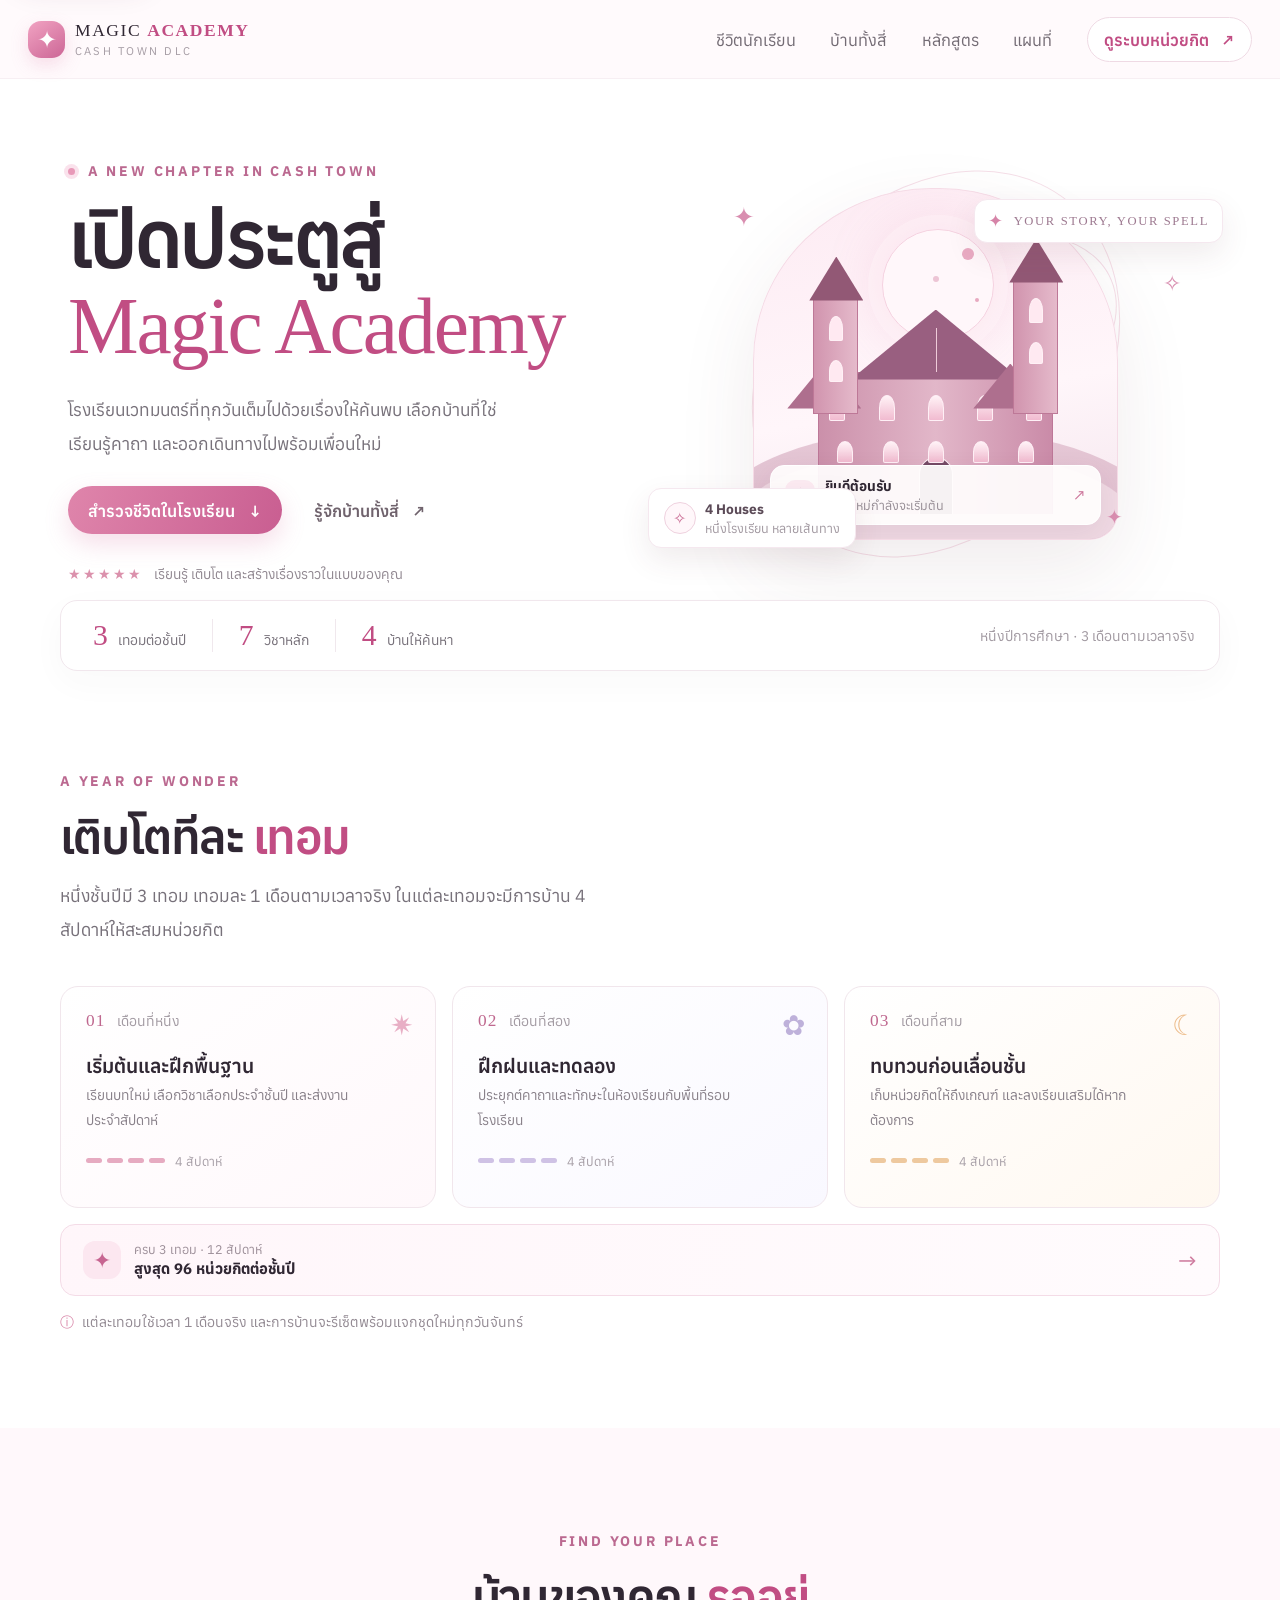
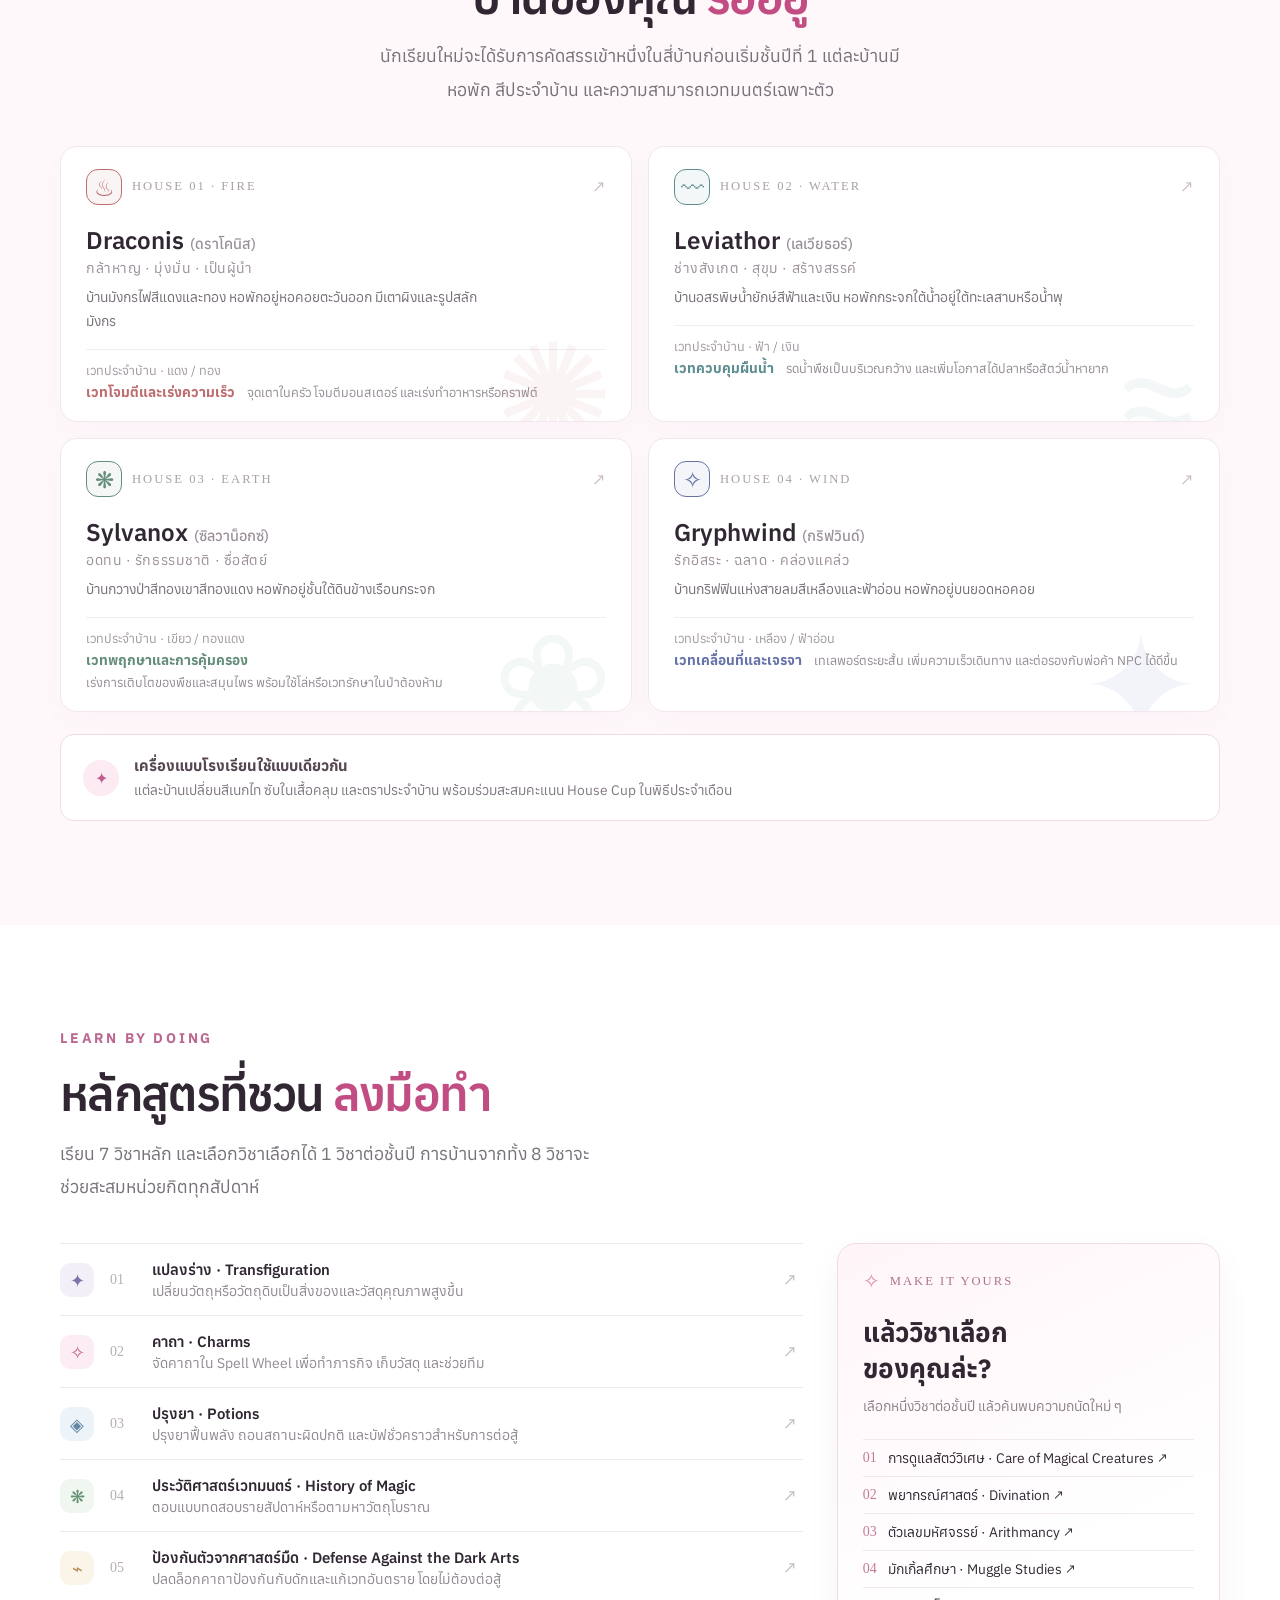
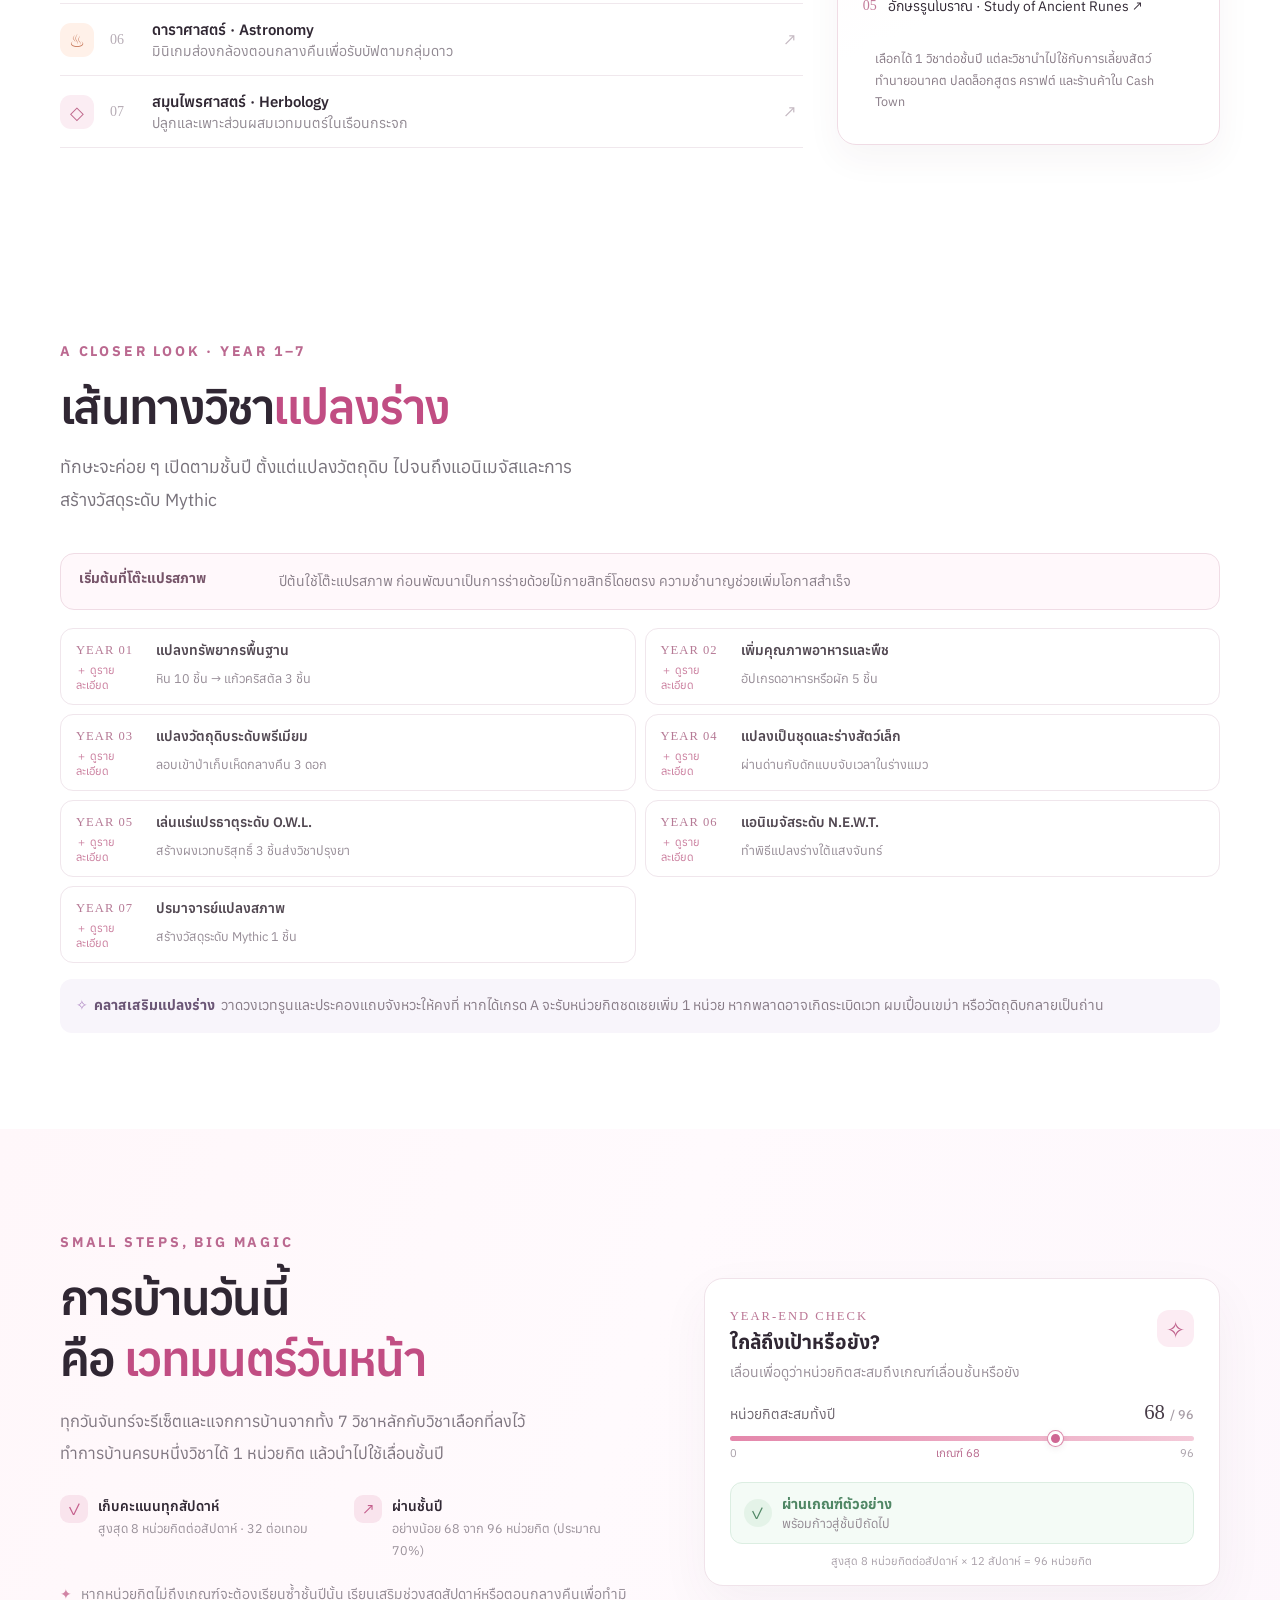
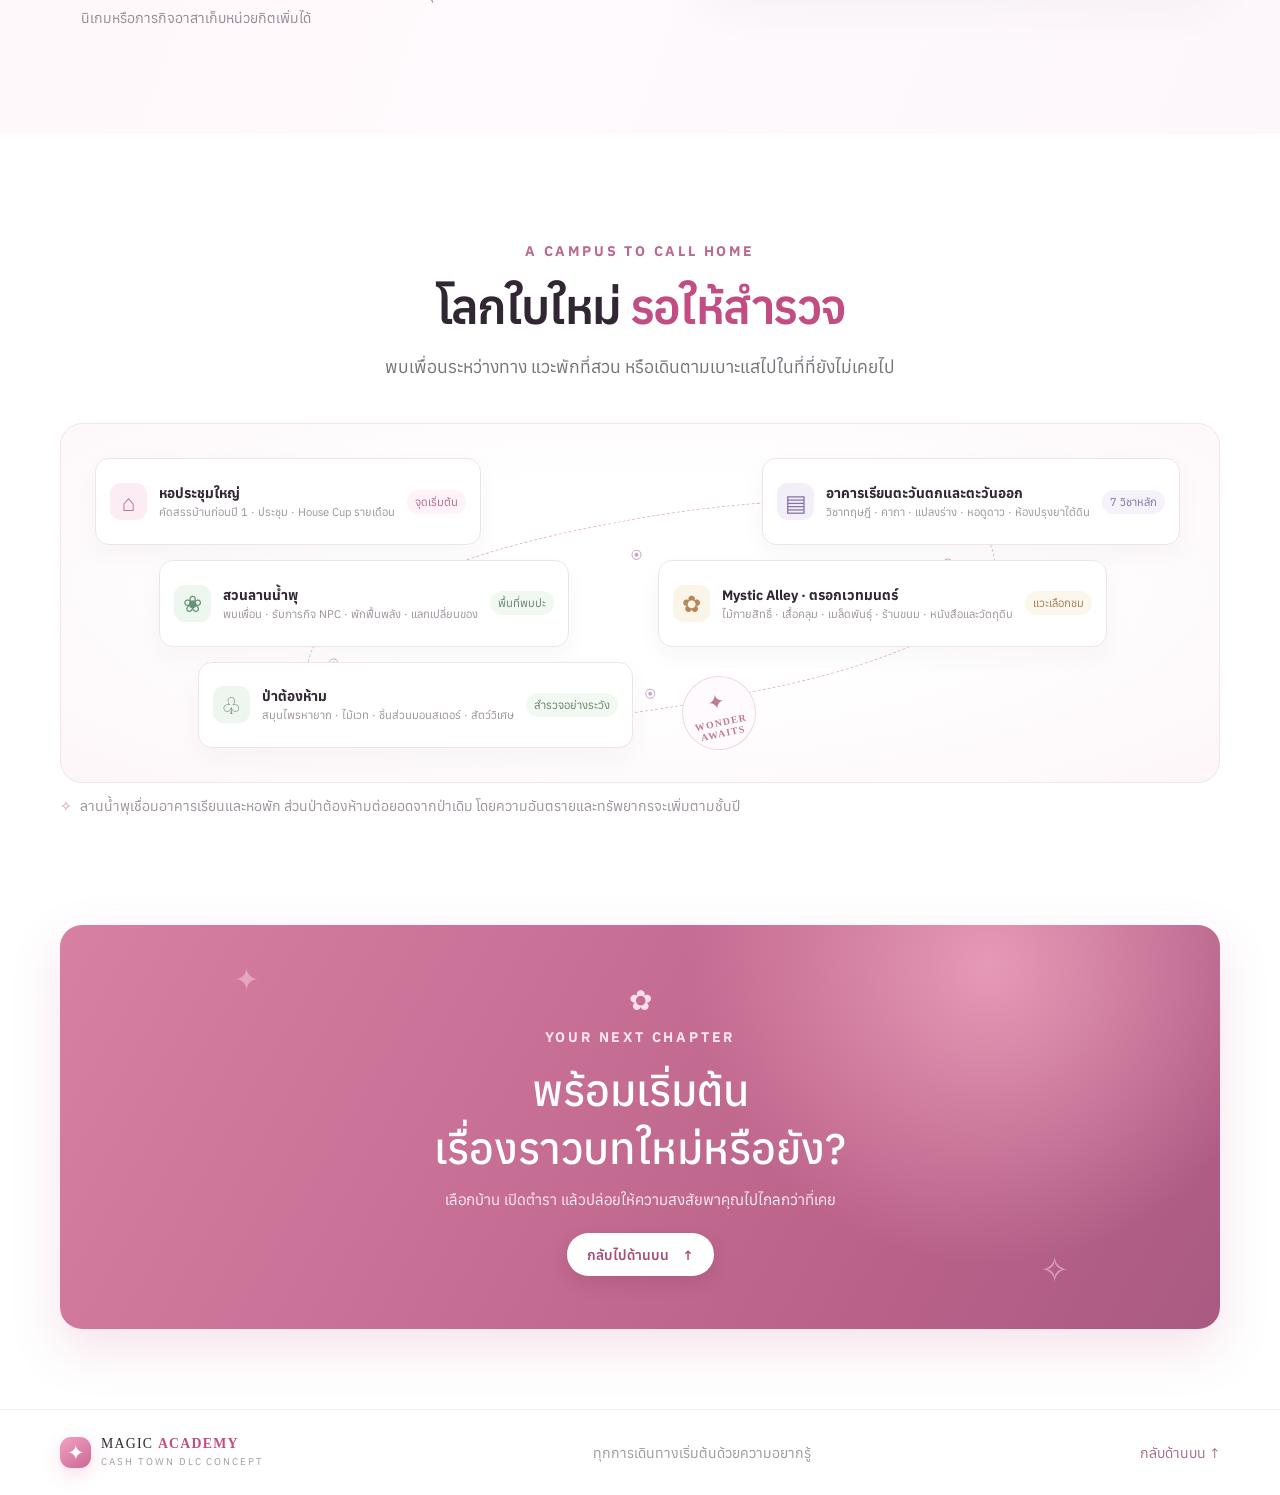
==== commit 5272f2e7: "Update Potions combat course summary" ====
--- a/index.html
+++ b/index.html
@@ -112,7 +112,7 @@
           <div class="subject-list">
             <a class="subject-row" href="subjects/transfiguration.html"><span class="subject-icon icon-lilac">✦</span><span class="subject-num">01</span><div><h3>แปลงร่าง · Transfiguration</h3><p>เปลี่ยนวัตถุหรือวัตถุดิบเป็นสิ่งของและวัสดุคุณภาพสูงขึ้น</p></div><span class="subject-arrow">↗</span></a>
             <a class="subject-row" href="subjects/charms.html"><span class="subject-icon icon-rose">✧</span><span class="subject-num">02</span><div><h3>คาถา · Charms</h3><p>จัดคาถาใน Spell Wheel เพื่อทำภารกิจ เก็บวัสดุ และช่วยทีม</p></div><span class="subject-arrow">↗</span></a>
-            <a class="subject-row" href="subjects/potions.html"><span class="subject-icon icon-blue">◈</span><span class="subject-num">03</span><div><h3>ปรุงยา · Potions</h3><p>ปรุงของใช้ฟื้นพลัง แก้พิษ และช่วยผ่านปริศนาประจำภารกิจ</p></div><span class="subject-arrow">↗</span></a>
+            <a class="subject-row" href="subjects/potions.html"><span class="subject-icon icon-blue">◈</span><span class="subject-num">03</span><div><h3>ปรุงยา · Potions</h3><p>ปรุงยาฟื้นพลัง ถอนสถานะผิดปกติ และบัฟชั่วคราวสำหรับการต่อสู้</p></div><span class="subject-arrow">↗</span></a>
             <a class="subject-row" href="subjects/history-of-magic.html"><span class="subject-icon icon-green">❋</span><span class="subject-num">04</span><div><h3>ประวัติศาสตร์เวทมนตร์ · History of Magic</h3><p>ตอบแบบทดสอบรายสัปดาห์หรือตามหาวัตถุโบราณ</p></div><span class="subject-arrow">↗</span></a>
             <a class="subject-row" href="subjects/defense-against-the-dark-arts.html"><span class="subject-icon icon-amber">⌁</span><span class="subject-num">05</span><div><h3>ป้องกันตัวจากศาสตร์มืด · Defense Against the Dark Arts</h3><p>ปลดล็อกคาถาป้องกันกับดักและแก้เวทอันตราย โดยไม่ต้องต่อสู้</p></div><span class="subject-arrow">↗</span></a>
             <a class="subject-row" href="subjects/astronomy.html"><span class="subject-icon icon-peach">♨</span><span class="subject-num">06</span><div><h3>ดาราศาสตร์ · Astronomy</h3><p>มินิเกมส่องกล้องตอนกลางคืนเพื่อรับบัฟตามกลุ่มดาว</p></div><span class="subject-arrow">↗</span></a>
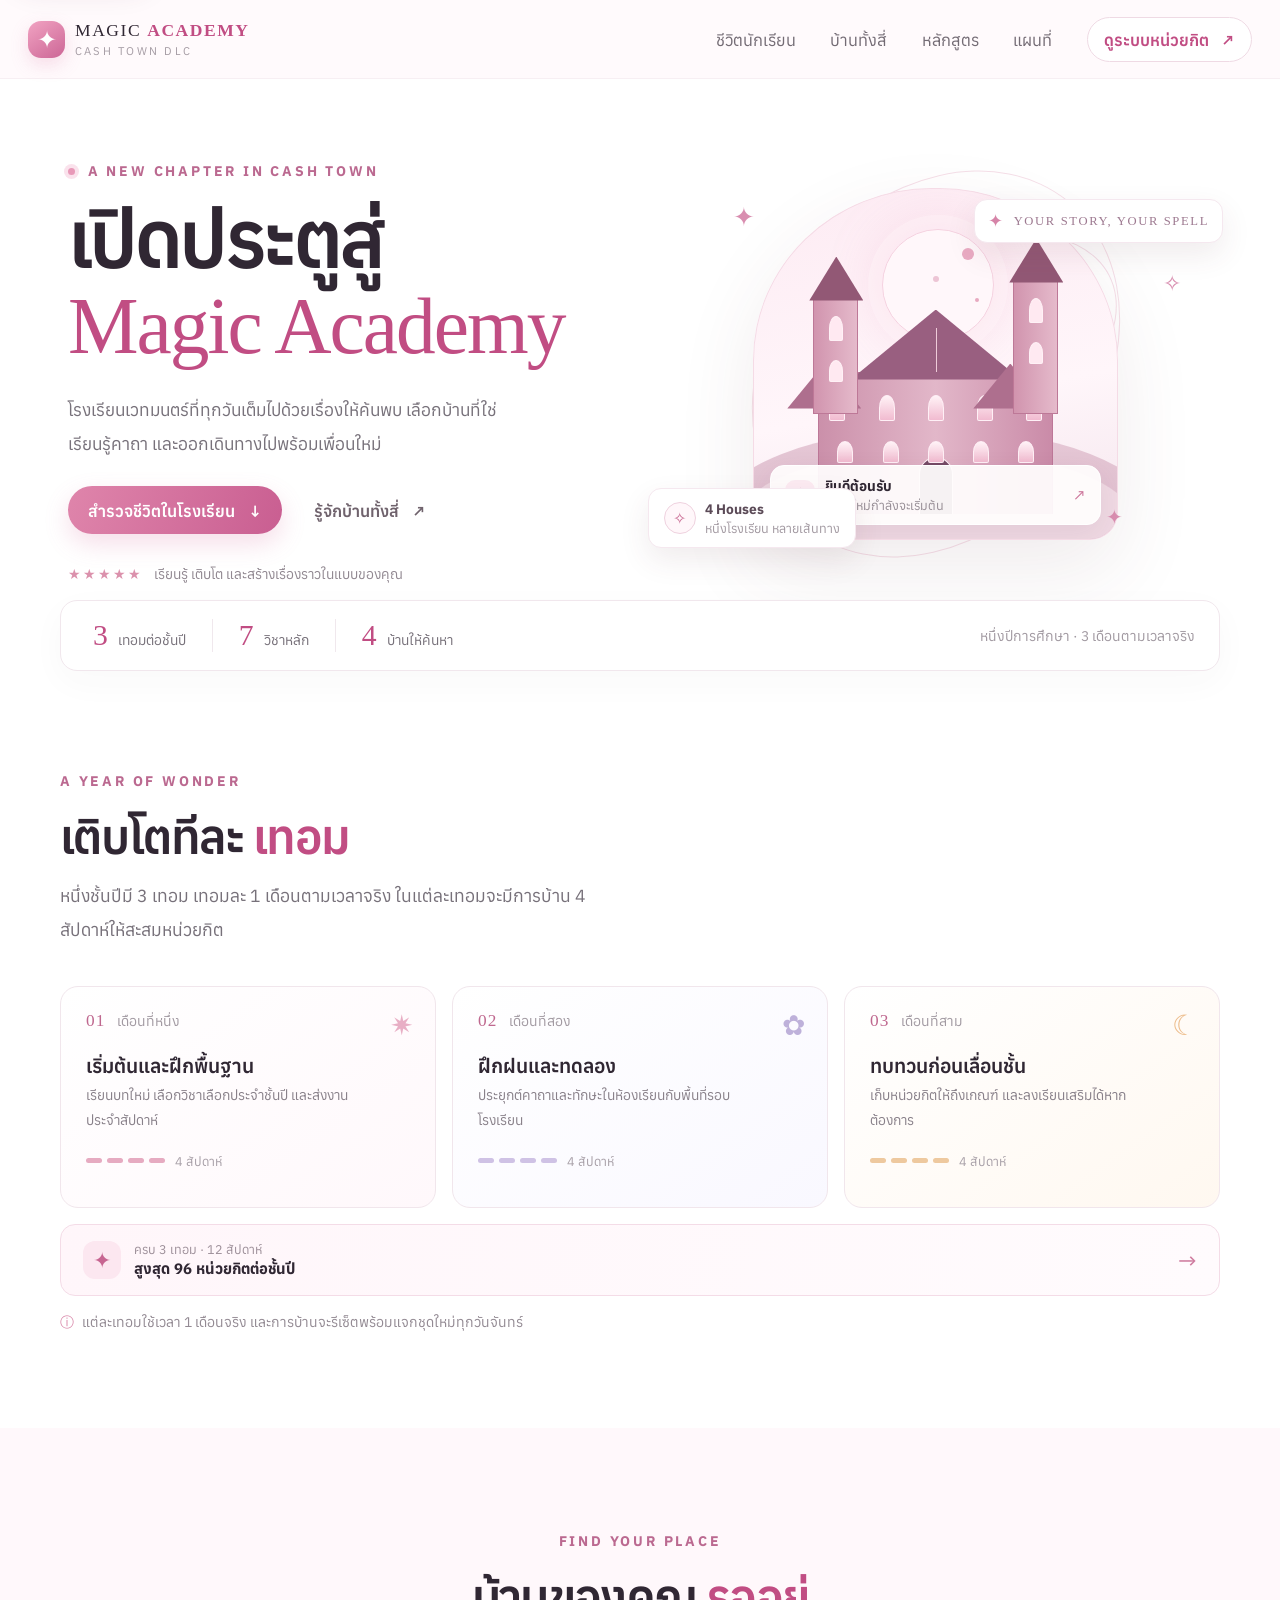
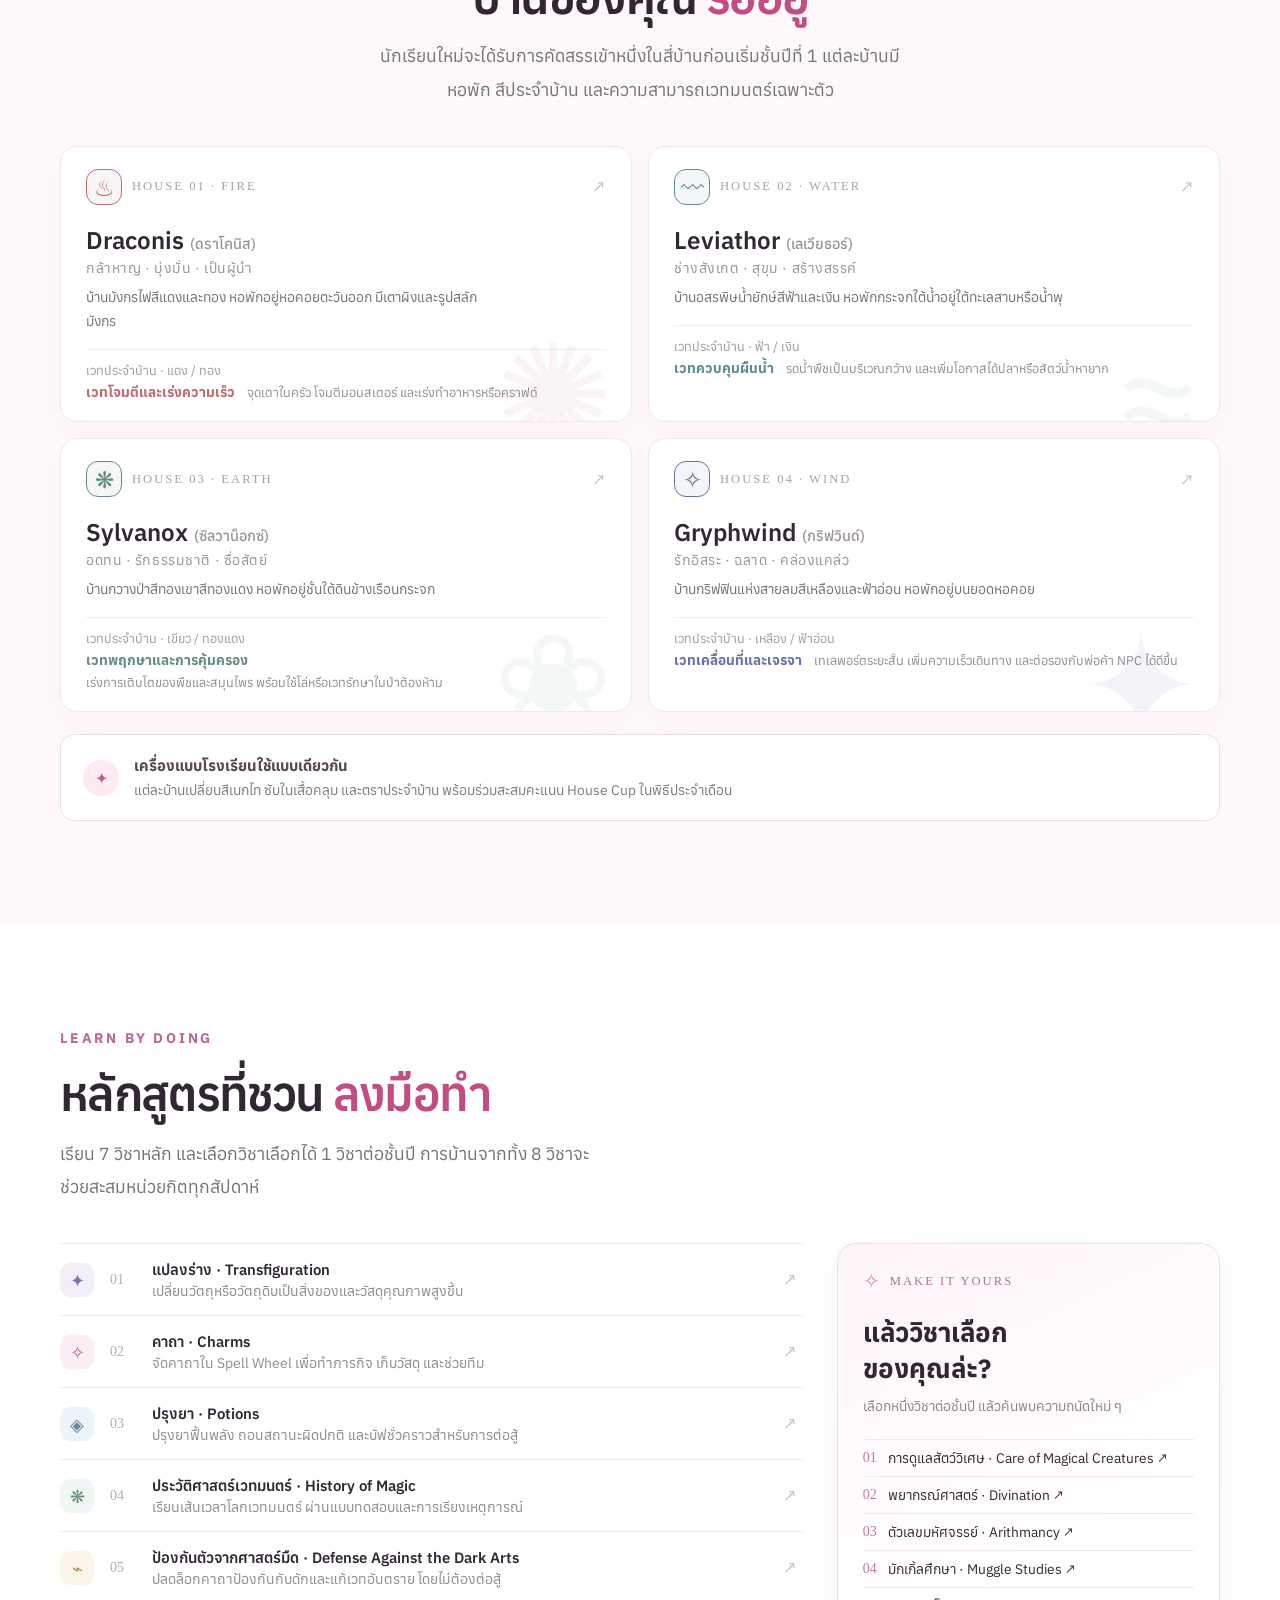
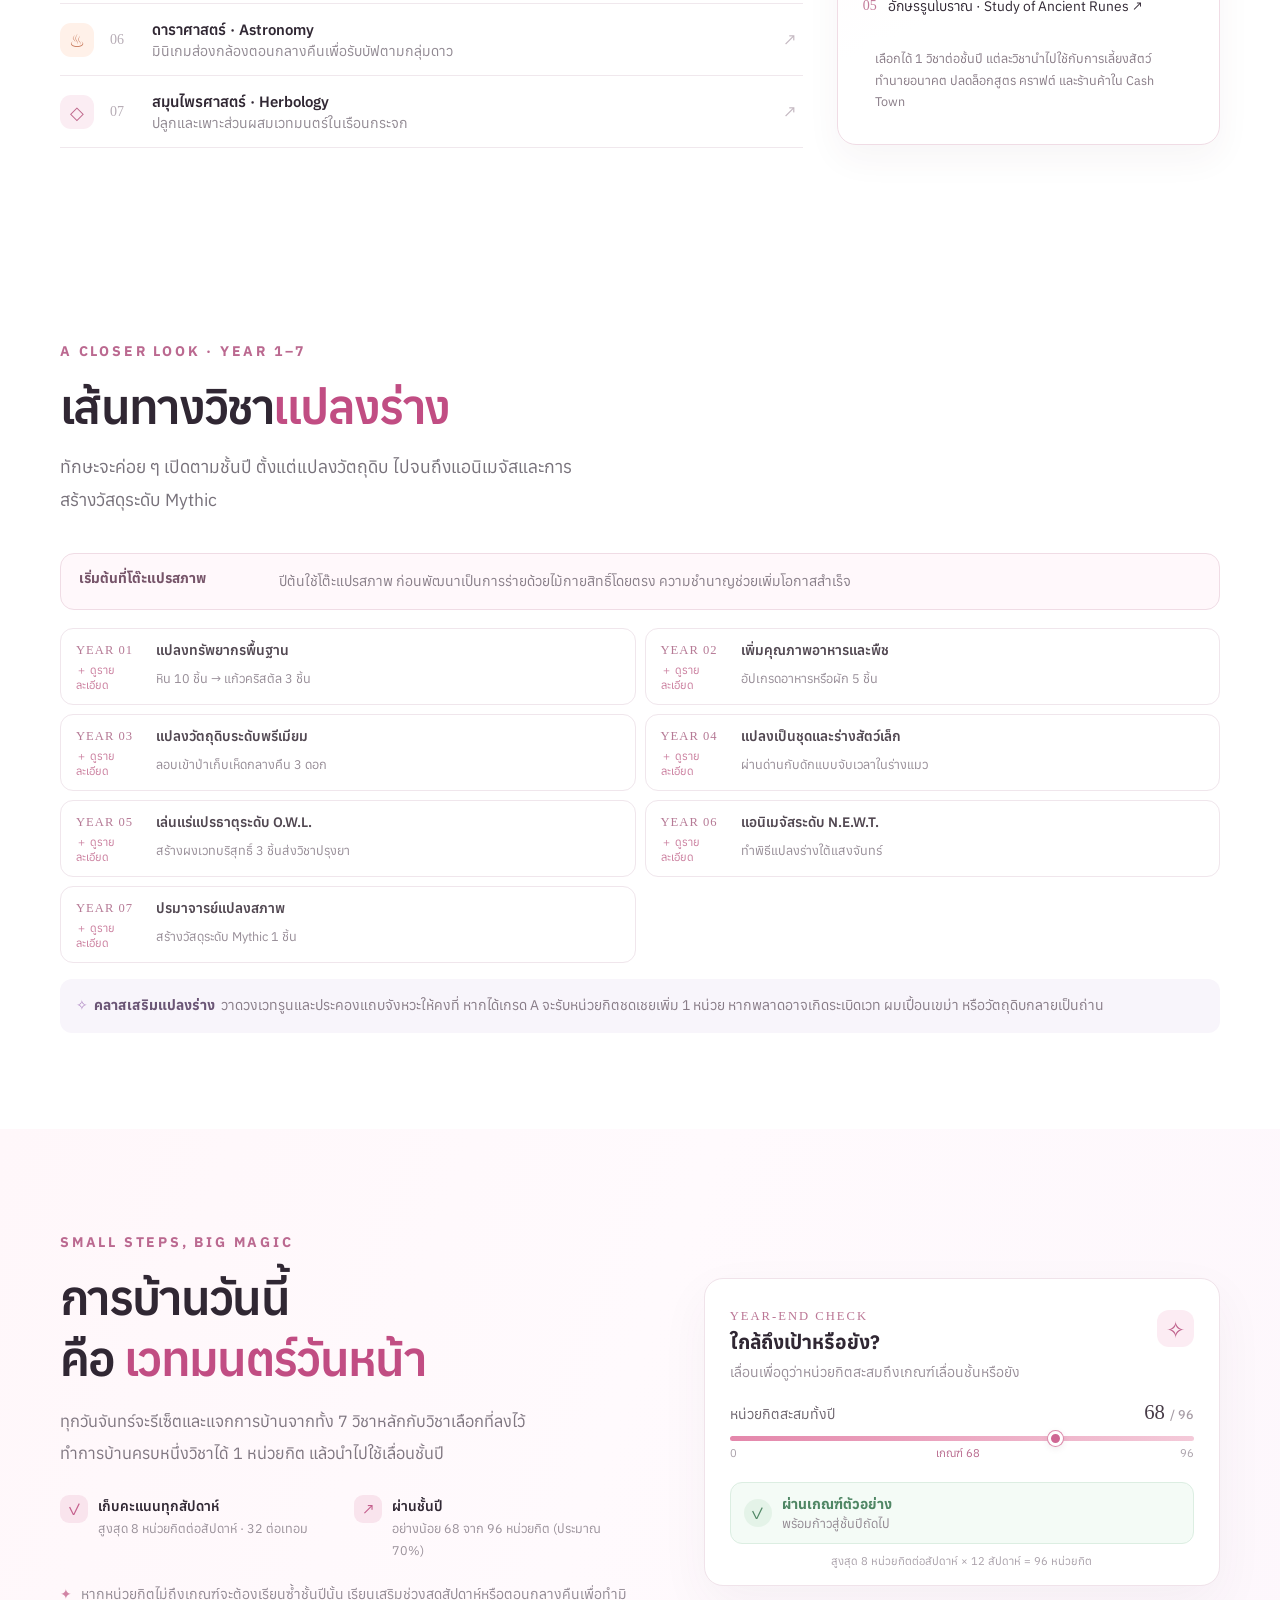
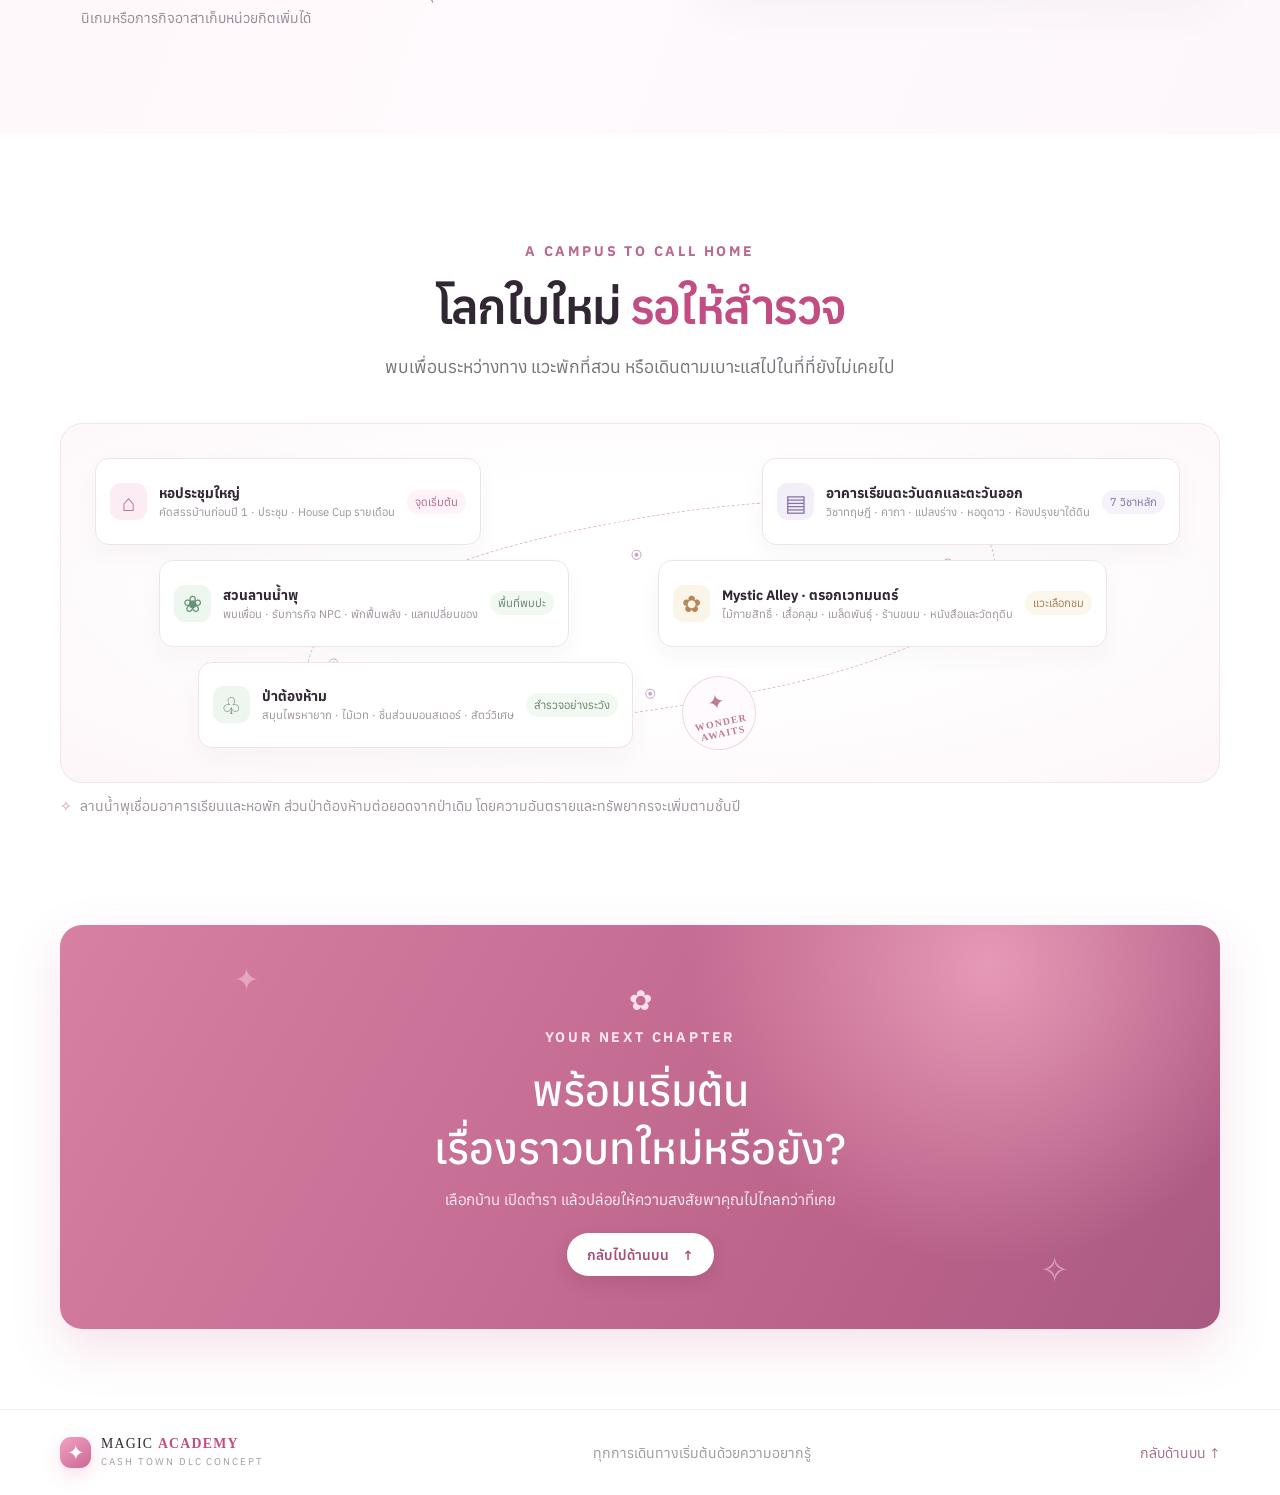
==== commit f6339627: "Refresh History of Magic course summary" ====
--- a/index.html
+++ b/index.html
@@ -113,7 +113,7 @@
             <a class="subject-row" href="subjects/transfiguration.html"><span class="subject-icon icon-lilac">✦</span><span class="subject-num">01</span><div><h3>แปลงร่าง · Transfiguration</h3><p>เปลี่ยนวัตถุหรือวัตถุดิบเป็นสิ่งของและวัสดุคุณภาพสูงขึ้น</p></div><span class="subject-arrow">↗</span></a>
             <a class="subject-row" href="subjects/charms.html"><span class="subject-icon icon-rose">✧</span><span class="subject-num">02</span><div><h3>คาถา · Charms</h3><p>จัดคาถาใน Spell Wheel เพื่อทำภารกิจ เก็บวัสดุ และช่วยทีม</p></div><span class="subject-arrow">↗</span></a>
             <a class="subject-row" href="subjects/potions.html"><span class="subject-icon icon-blue">◈</span><span class="subject-num">03</span><div><h3>ปรุงยา · Potions</h3><p>ปรุงยาฟื้นพลัง ถอนสถานะผิดปกติ และบัฟชั่วคราวสำหรับการต่อสู้</p></div><span class="subject-arrow">↗</span></a>
-            <a class="subject-row" href="subjects/history-of-magic.html"><span class="subject-icon icon-green">❋</span><span class="subject-num">04</span><div><h3>ประวัติศาสตร์เวทมนตร์ · History of Magic</h3><p>ตอบแบบทดสอบรายสัปดาห์หรือตามหาวัตถุโบราณ</p></div><span class="subject-arrow">↗</span></a>
+            <a class="subject-row" href="subjects/history-of-magic.html"><span class="subject-icon icon-green">❋</span><span class="subject-num">04</span><div><h3>ประวัติศาสตร์เวทมนตร์ · History of Magic</h3><p>เรียนเส้นเวลาโลกเวทมนตร์ ผ่านแบบทดสอบและการเรียงเหตุการณ์</p></div><span class="subject-arrow">↗</span></a>
             <a class="subject-row" href="subjects/defense-against-the-dark-arts.html"><span class="subject-icon icon-amber">⌁</span><span class="subject-num">05</span><div><h3>ป้องกันตัวจากศาสตร์มืด · Defense Against the Dark Arts</h3><p>ปลดล็อกคาถาป้องกันกับดักและแก้เวทอันตราย โดยไม่ต้องต่อสู้</p></div><span class="subject-arrow">↗</span></a>
             <a class="subject-row" href="subjects/astronomy.html"><span class="subject-icon icon-peach">♨</span><span class="subject-num">06</span><div><h3>ดาราศาสตร์ · Astronomy</h3><p>มินิเกมส่องกล้องตอนกลางคืนเพื่อรับบัฟตามกลุ่มดาว</p></div><span class="subject-arrow">↗</span></a>
             <a class="subject-row" href="subjects/herbology.html"><span class="subject-icon icon-pink">◇</span><span class="subject-num">07</span><div><h3>สมุนไพรศาสตร์ · Herbology</h3><p>ปลูกและเพาะส่วนผสมเวทมนตร์ในเรือนกระจก</p></div><span class="subject-arrow">↗</span></a>
@@ -193,5 +193,4 @@
 
     <footer class="site-footer"><div class="section-shell footer-inner"><a class="brand footer-brand" href="#top"><span class="brand-mark" aria-hidden="true">✦</span><span class="brand-name">MAGIC <b>ACADEMY</b><small>CASH TOWN DLC CONCEPT</small></span></a><p>ทุกการเดินทางเริ่มต้นด้วยความอยากรู้</p><a class="back-top" href="#top">กลับด้านบน ↑</a></div></footer>
   </body>
-</html>
-
+</html>
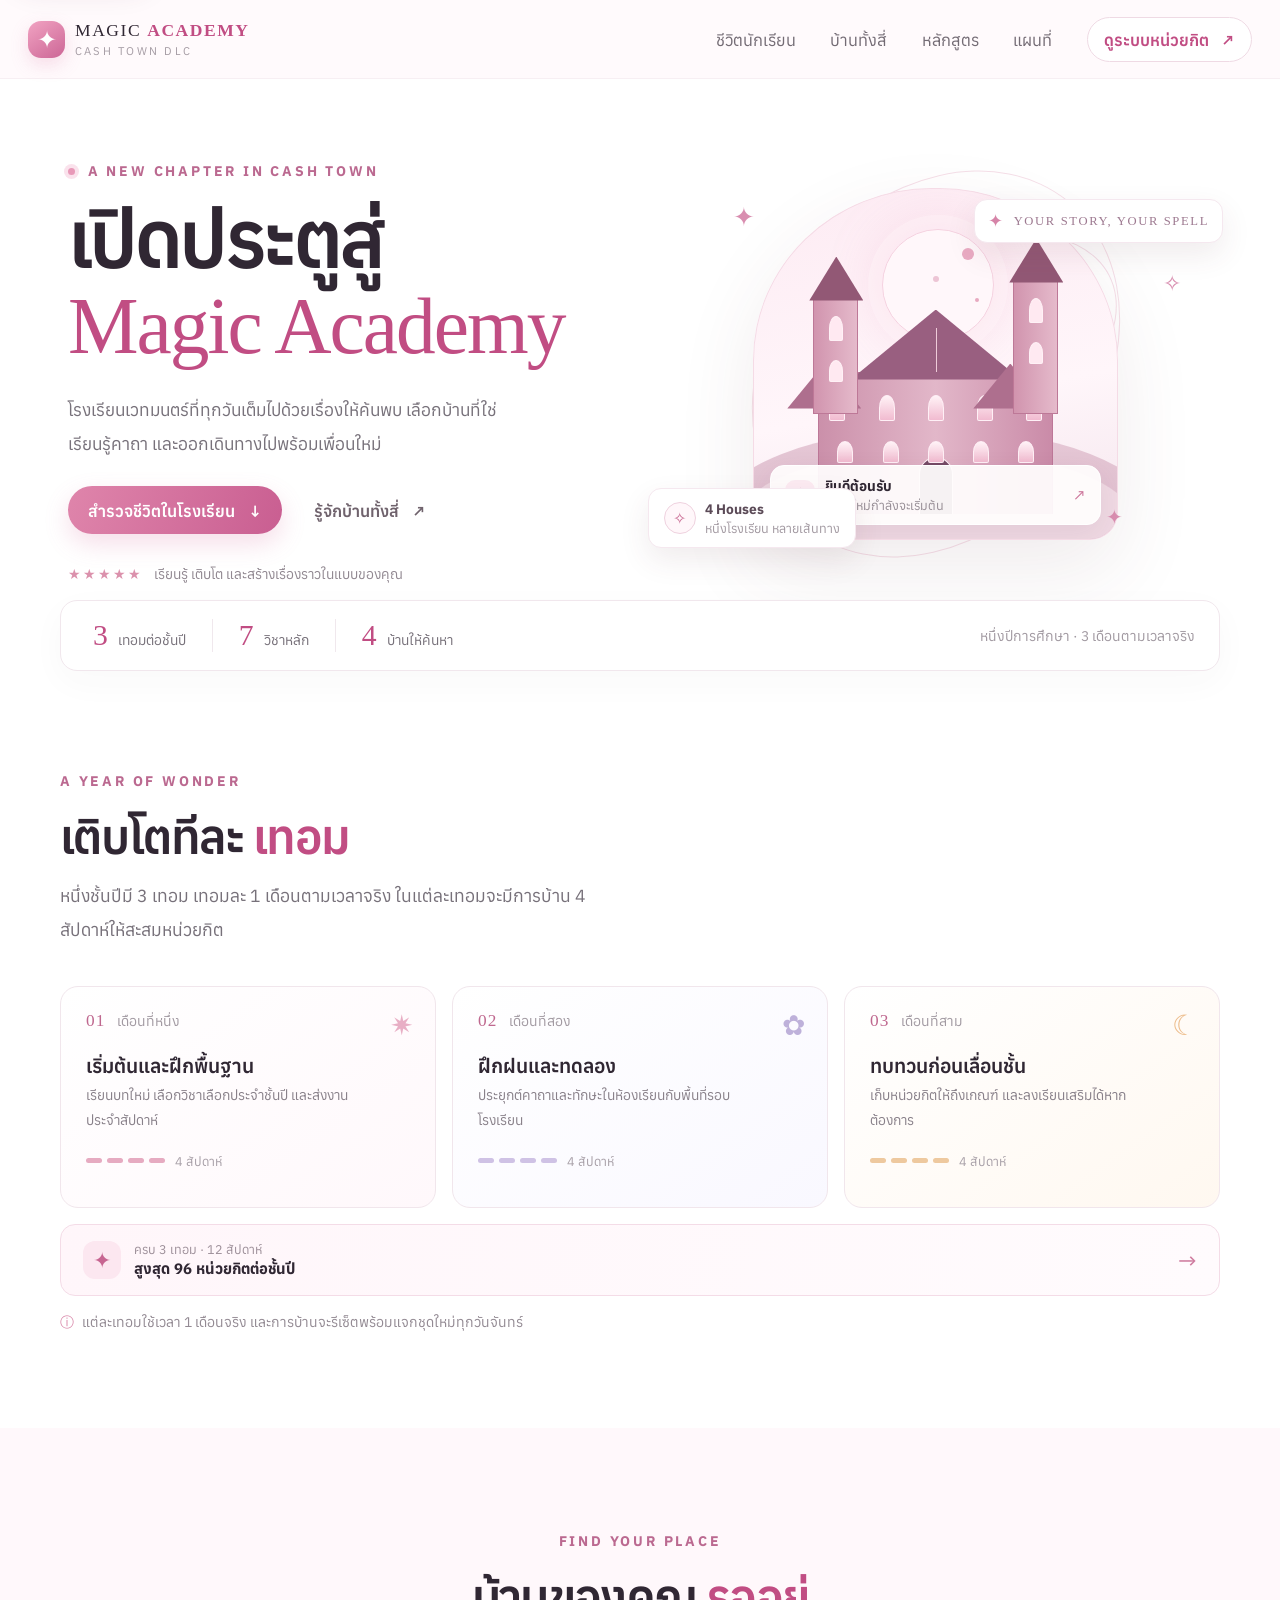
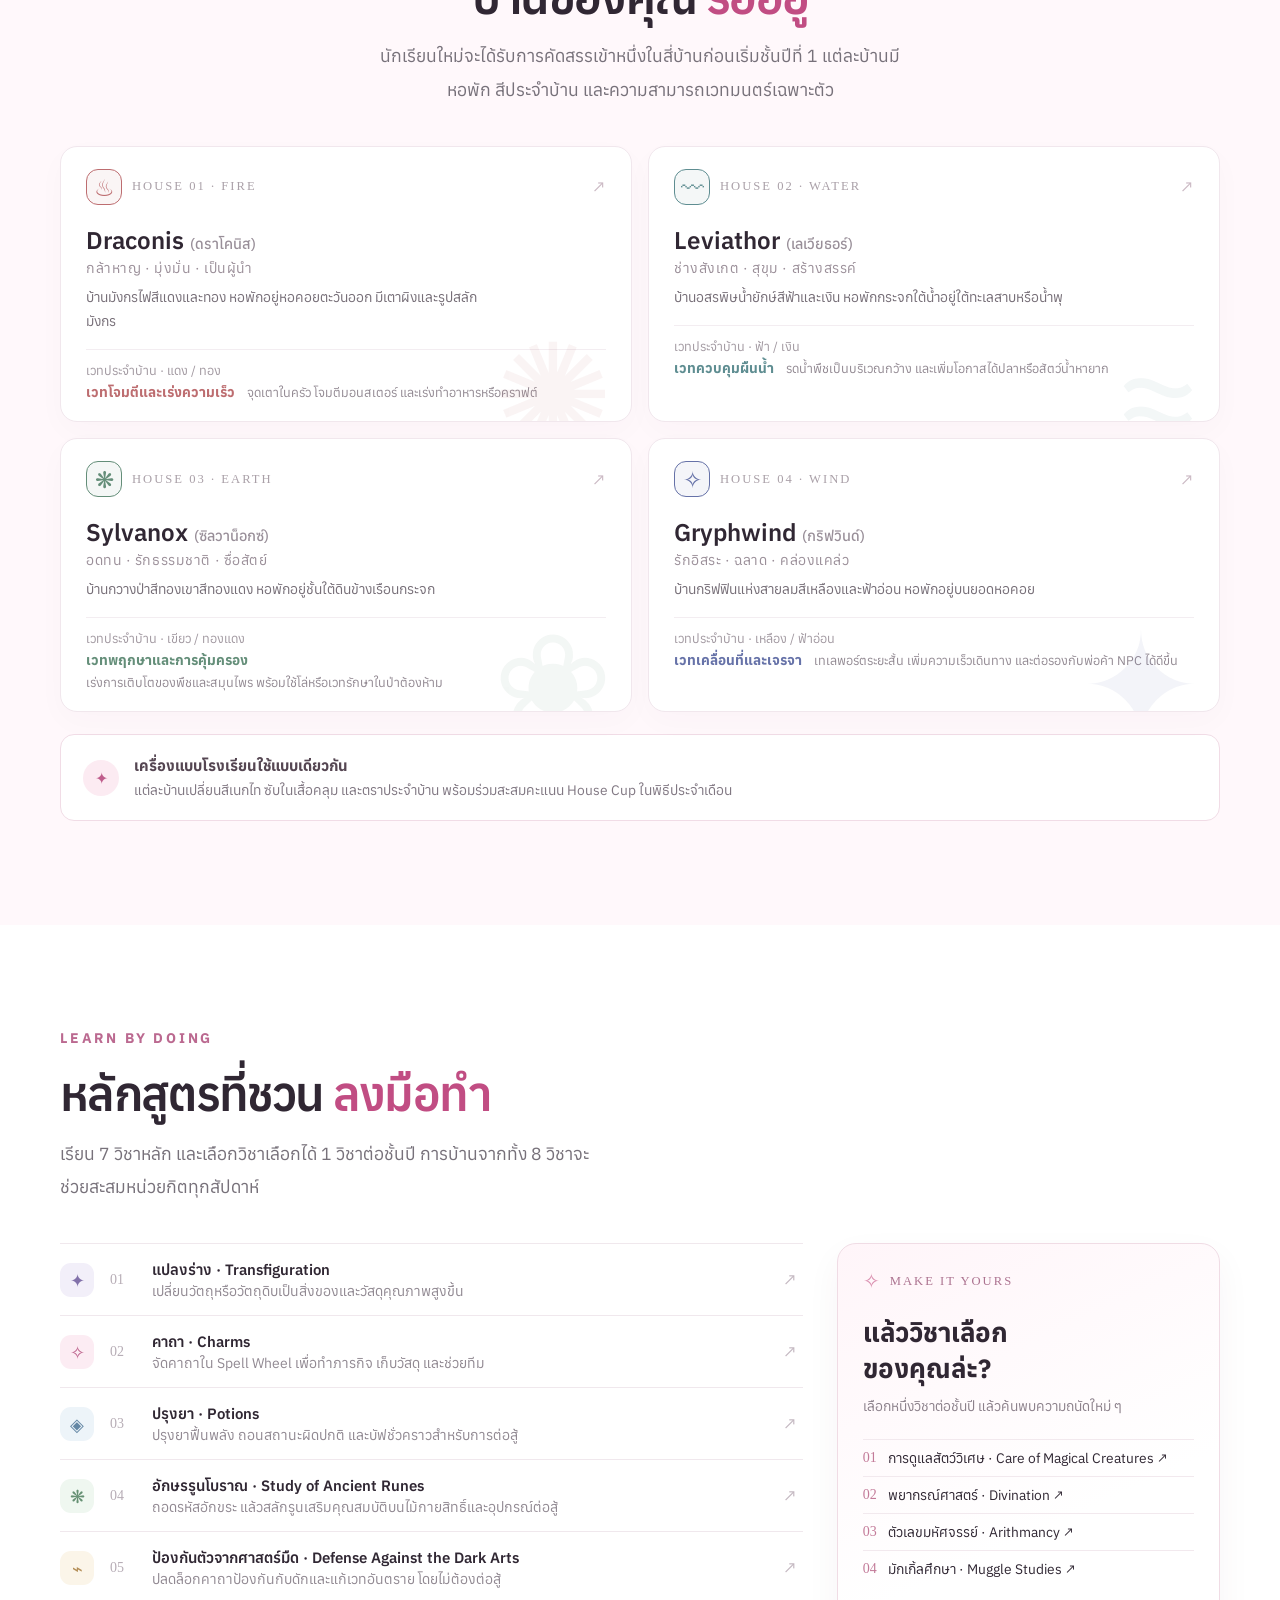
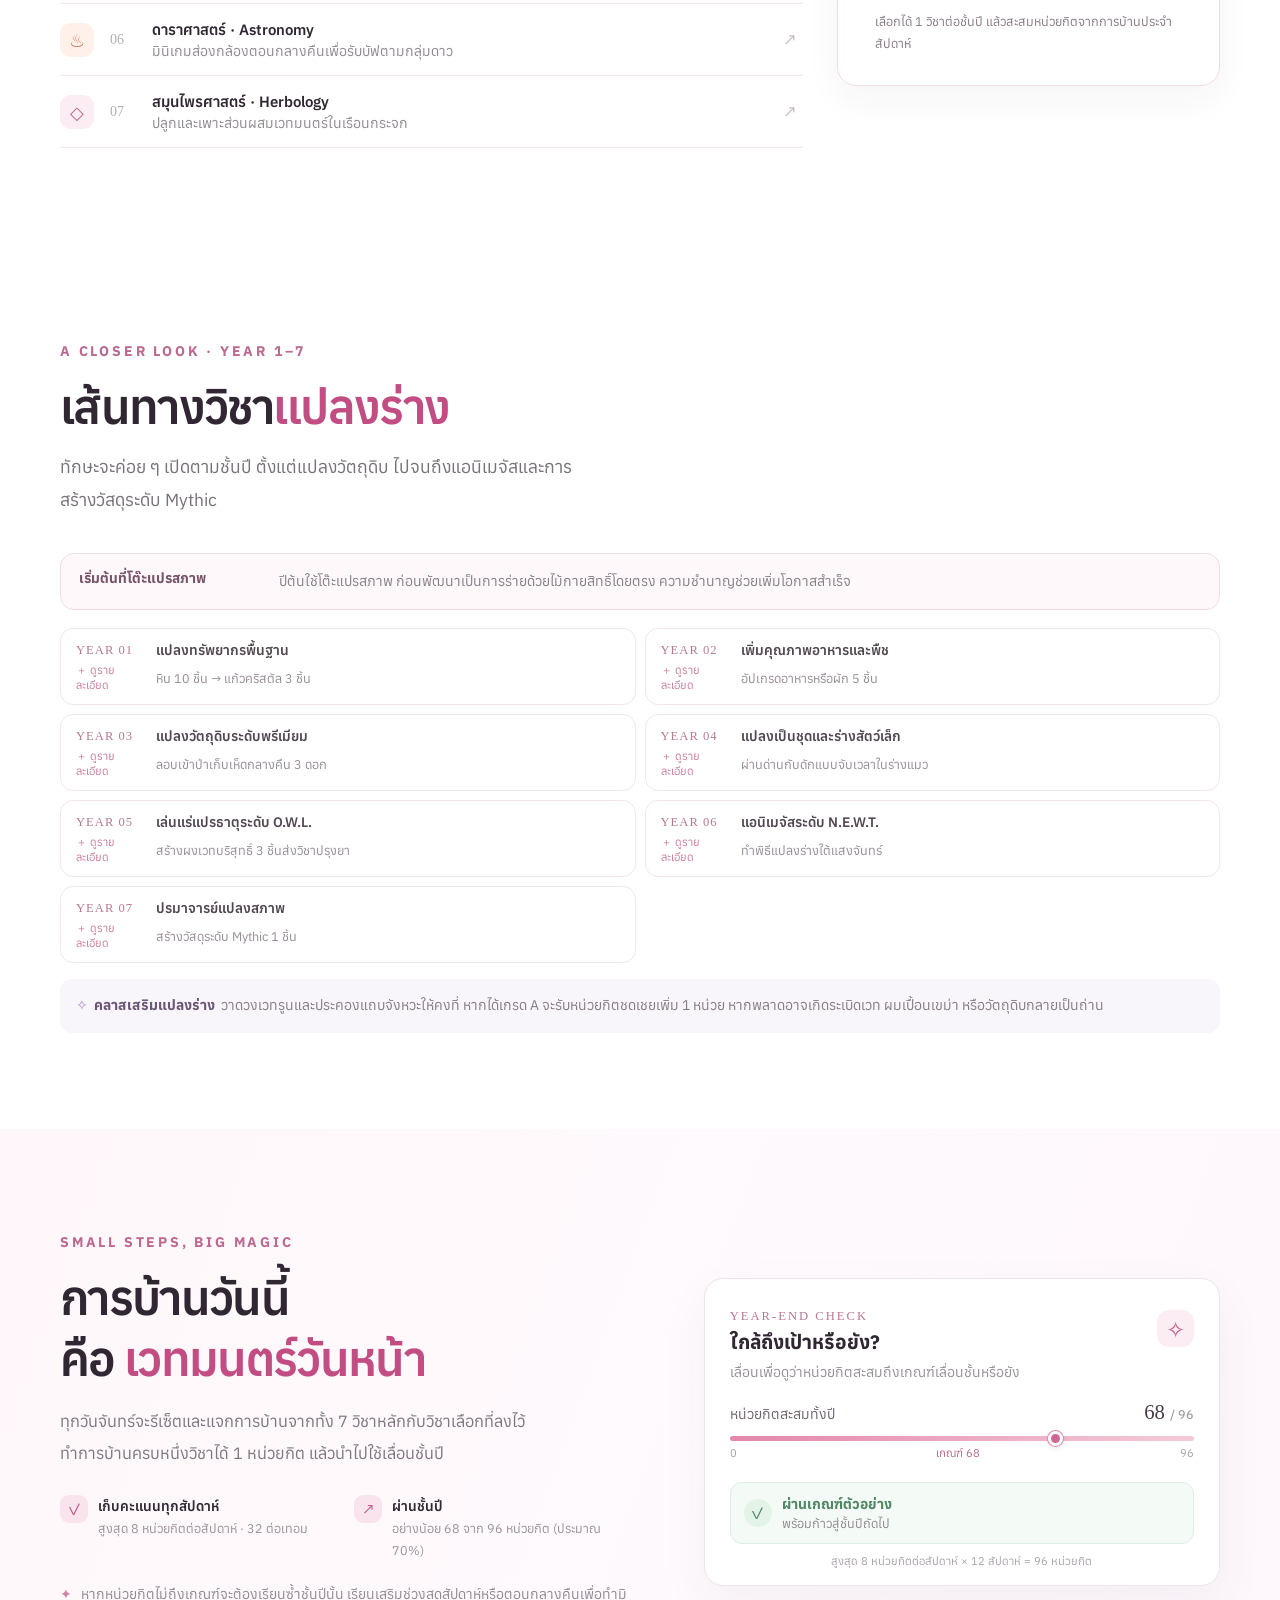
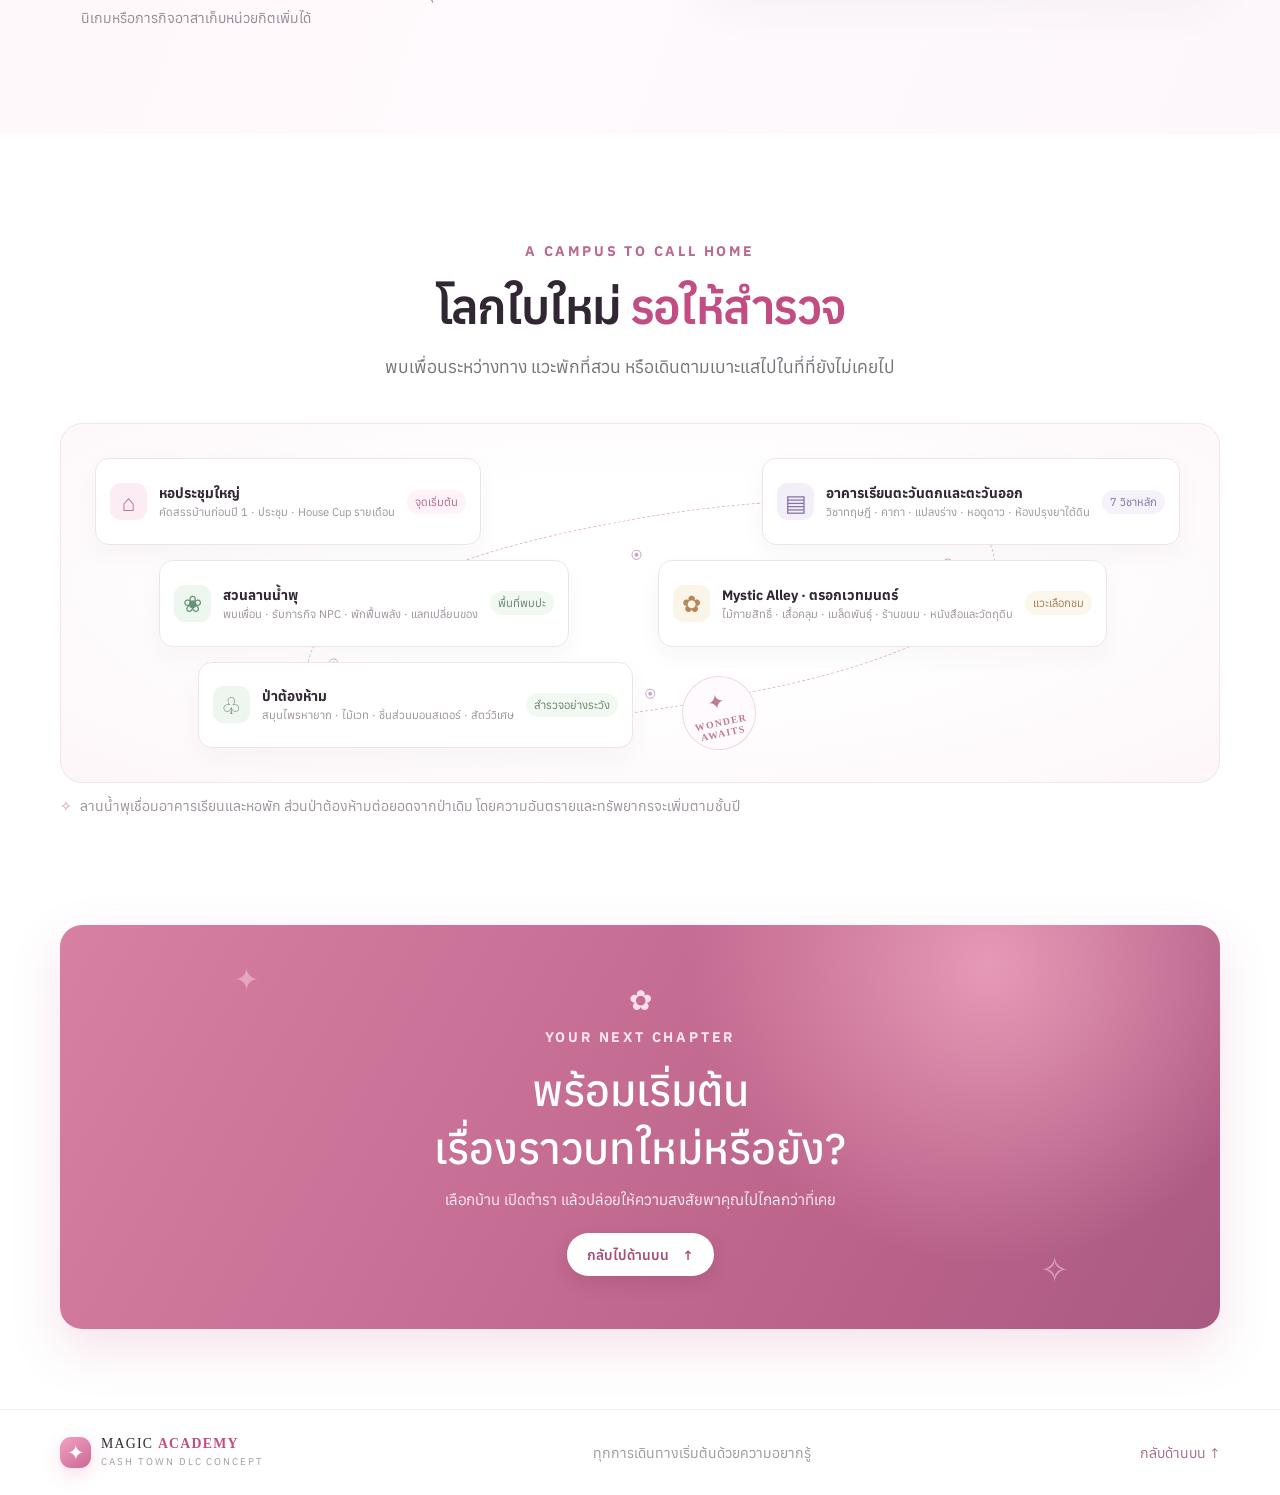
==== commit 01d75bf2: "Promote Ancient Runes and remove elective duplicate" ====
--- a/index.html
+++ b/index.html
@@ -113,7 +113,7 @@
             <a class="subject-row" href="subjects/transfiguration.html"><span class="subject-icon icon-lilac">✦</span><span class="subject-num">01</span><div><h3>แปลงร่าง · Transfiguration</h3><p>เปลี่ยนวัตถุหรือวัตถุดิบเป็นสิ่งของและวัสดุคุณภาพสูงขึ้น</p></div><span class="subject-arrow">↗</span></a>
             <a class="subject-row" href="subjects/charms.html"><span class="subject-icon icon-rose">✧</span><span class="subject-num">02</span><div><h3>คาถา · Charms</h3><p>จัดคาถาใน Spell Wheel เพื่อทำภารกิจ เก็บวัสดุ และช่วยทีม</p></div><span class="subject-arrow">↗</span></a>
             <a class="subject-row" href="subjects/potions.html"><span class="subject-icon icon-blue">◈</span><span class="subject-num">03</span><div><h3>ปรุงยา · Potions</h3><p>ปรุงยาฟื้นพลัง ถอนสถานะผิดปกติ และบัฟชั่วคราวสำหรับการต่อสู้</p></div><span class="subject-arrow">↗</span></a>
-            <a class="subject-row" href="subjects/history-of-magic.html"><span class="subject-icon icon-green">❋</span><span class="subject-num">04</span><div><h3>ประวัติศาสตร์เวทมนตร์ · History of Magic</h3><p>เรียนเส้นเวลาโลกเวทมนตร์ ผ่านแบบทดสอบและการเรียงเหตุการณ์</p></div><span class="subject-arrow">↗</span></a>
+            <a class="subject-row" href="subjects/ancient-runes.html"><span class="subject-icon icon-green">❋</span><span class="subject-num">04</span><div><h3>อักษรรูนโบราณ · Study of Ancient Runes</h3><p>ถอดรหัสอักขระ แล้วสลักรูนเสริมคุณสมบัติบนไม้กายสิทธิ์และอุปกรณ์ต่อสู้</p></div><span class="subject-arrow">↗</span></a>
             <a class="subject-row" href="subjects/defense-against-the-dark-arts.html"><span class="subject-icon icon-amber">⌁</span><span class="subject-num">05</span><div><h3>ป้องกันตัวจากศาสตร์มืด · Defense Against the Dark Arts</h3><p>ปลดล็อกคาถาป้องกันกับดักและแก้เวทอันตราย โดยไม่ต้องต่อสู้</p></div><span class="subject-arrow">↗</span></a>
             <a class="subject-row" href="subjects/astronomy.html"><span class="subject-icon icon-peach">♨</span><span class="subject-num">06</span><div><h3>ดาราศาสตร์ · Astronomy</h3><p>มินิเกมส่องกล้องตอนกลางคืนเพื่อรับบัฟตามกลุ่มดาว</p></div><span class="subject-arrow">↗</span></a>
             <a class="subject-row" href="subjects/herbology.html"><span class="subject-icon icon-pink">◇</span><span class="subject-num">07</span><div><h3>สมุนไพรศาสตร์ · Herbology</h3><p>ปลูกและเพาะส่วนผสมเวทมนตร์ในเรือนกระจก</p></div><span class="subject-arrow">↗</span></a>
@@ -122,8 +122,8 @@
             <div class="electives-head"><span class="elective-spark">✧</span><span>MAKE IT YOURS</span></div>
             <h3>แล้ววิชาเลือก<br>ของคุณล่ะ?</h3>
             <p>เลือกหนึ่งวิชาต่อชั้นปี แล้วค้นพบความถนัดใหม่ ๆ</p>
-            <ul class="elective-list"><li><a href="subjects/care-of-magical-creatures.html"><span>01</span>การดูแลสัตว์วิเศษ · Care of Magical Creatures ↗</a></li><li><a href="subjects/divination.html"><span>02</span>พยากรณ์ศาสตร์ · Divination ↗</a></li><li><a href="subjects/arithmancy.html"><span>03</span>ตัวเลขมหัศจรรย์ · Arithmancy ↗</a></li><li><a href="subjects/muggle-studies.html"><span>04</span>มักเกิ้ลศึกษา · Muggle Studies ↗</a></li><li><a href="subjects/ancient-runes.html"><span>05</span>อักษรรูนโบราณ · Study of Ancient Runes ↗</a></li></ul>
-            <div class="elective-note">เลือกได้ 1 วิชาต่อชั้นปี แต่ละวิชานำไปใช้กับการเลี้ยงสัตว์ ทำนายอนาคต ปลดล็อกสูตร คราฟต์ และร้านค้าใน Cash Town</div>
+            <ul class="elective-list"><li><a href="subjects/care-of-magical-creatures.html"><span>01</span>การดูแลสัตว์วิเศษ · Care of Magical Creatures ↗</a></li><li><a href="subjects/divination.html"><span>02</span>พยากรณ์ศาสตร์ · Divination ↗</a></li><li><a href="subjects/arithmancy.html"><span>03</span>ตัวเลขมหัศจรรย์ · Arithmancy ↗</a></li><li><a href="subjects/muggle-studies.html"><span>04</span>มักเกิ้ลศึกษา · Muggle Studies ↗</a></li></ul>
+            <div class="elective-note">เลือกได้ 1 วิชาต่อชั้นปี แล้วสะสมหน่วยกิตจากการบ้านประจำสัปดาห์</div>
           </aside>
         </div>
       </section>
@@ -193,4 +193,4 @@
 
     <footer class="site-footer"><div class="section-shell footer-inner"><a class="brand footer-brand" href="#top"><span class="brand-mark" aria-hidden="true">✦</span><span class="brand-name">MAGIC <b>ACADEMY</b><small>CASH TOWN DLC CONCEPT</small></span></a><p>ทุกการเดินทางเริ่มต้นด้วยความอยากรู้</p><a class="back-top" href="#top">กลับด้านบน ↑</a></div></footer>
   </body>
-</html>+</html>
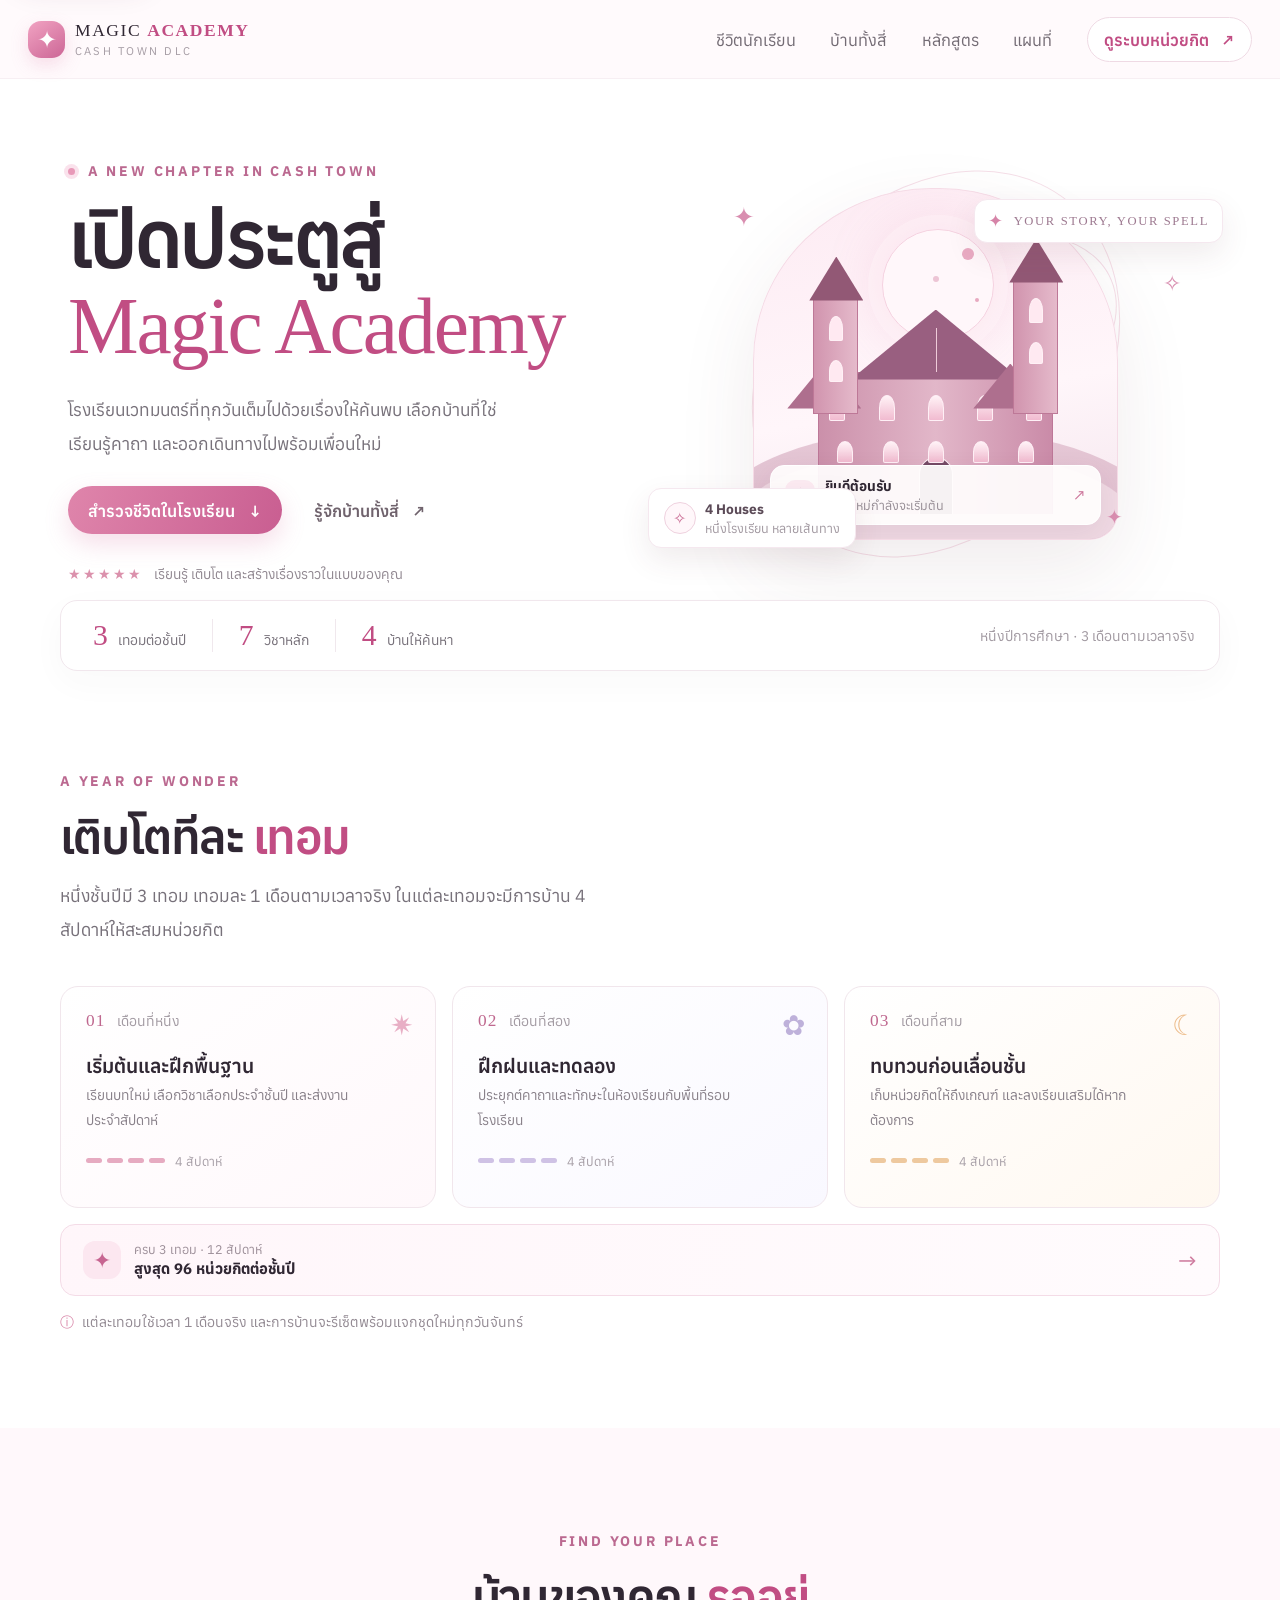
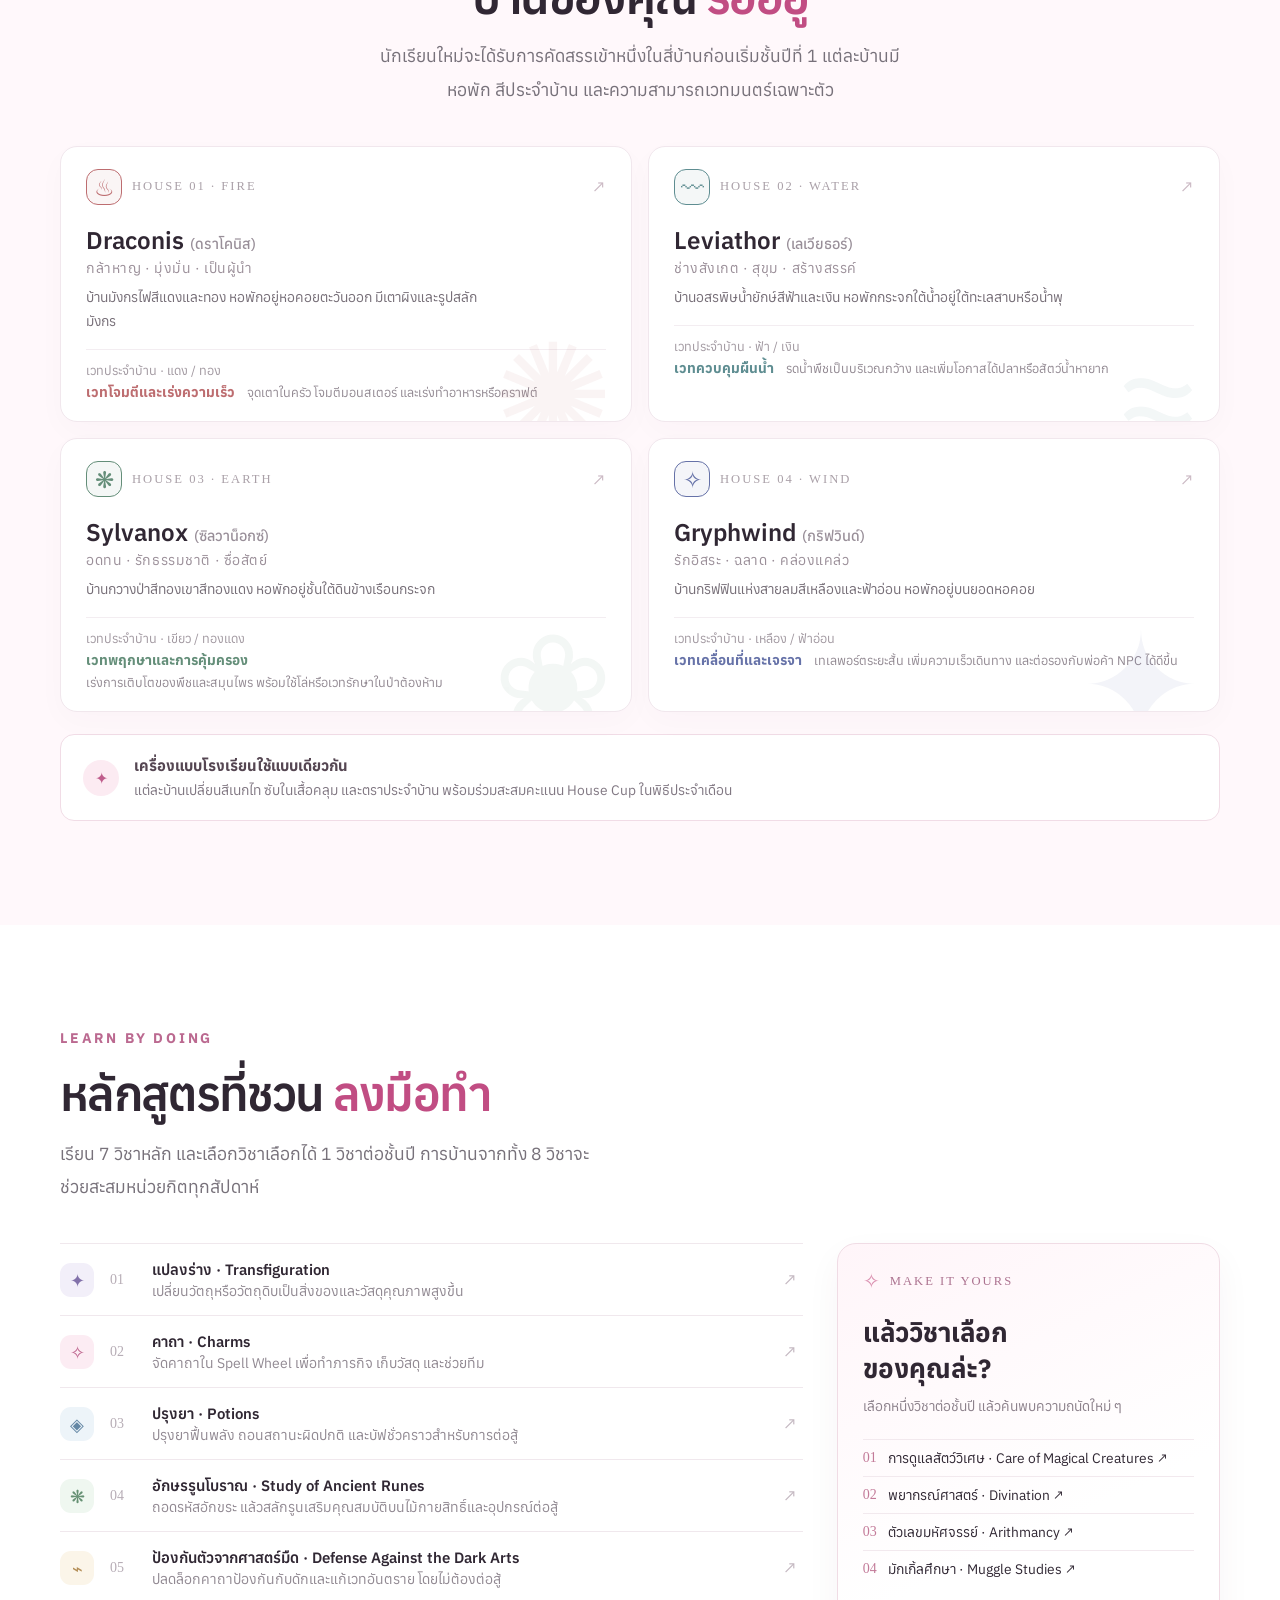
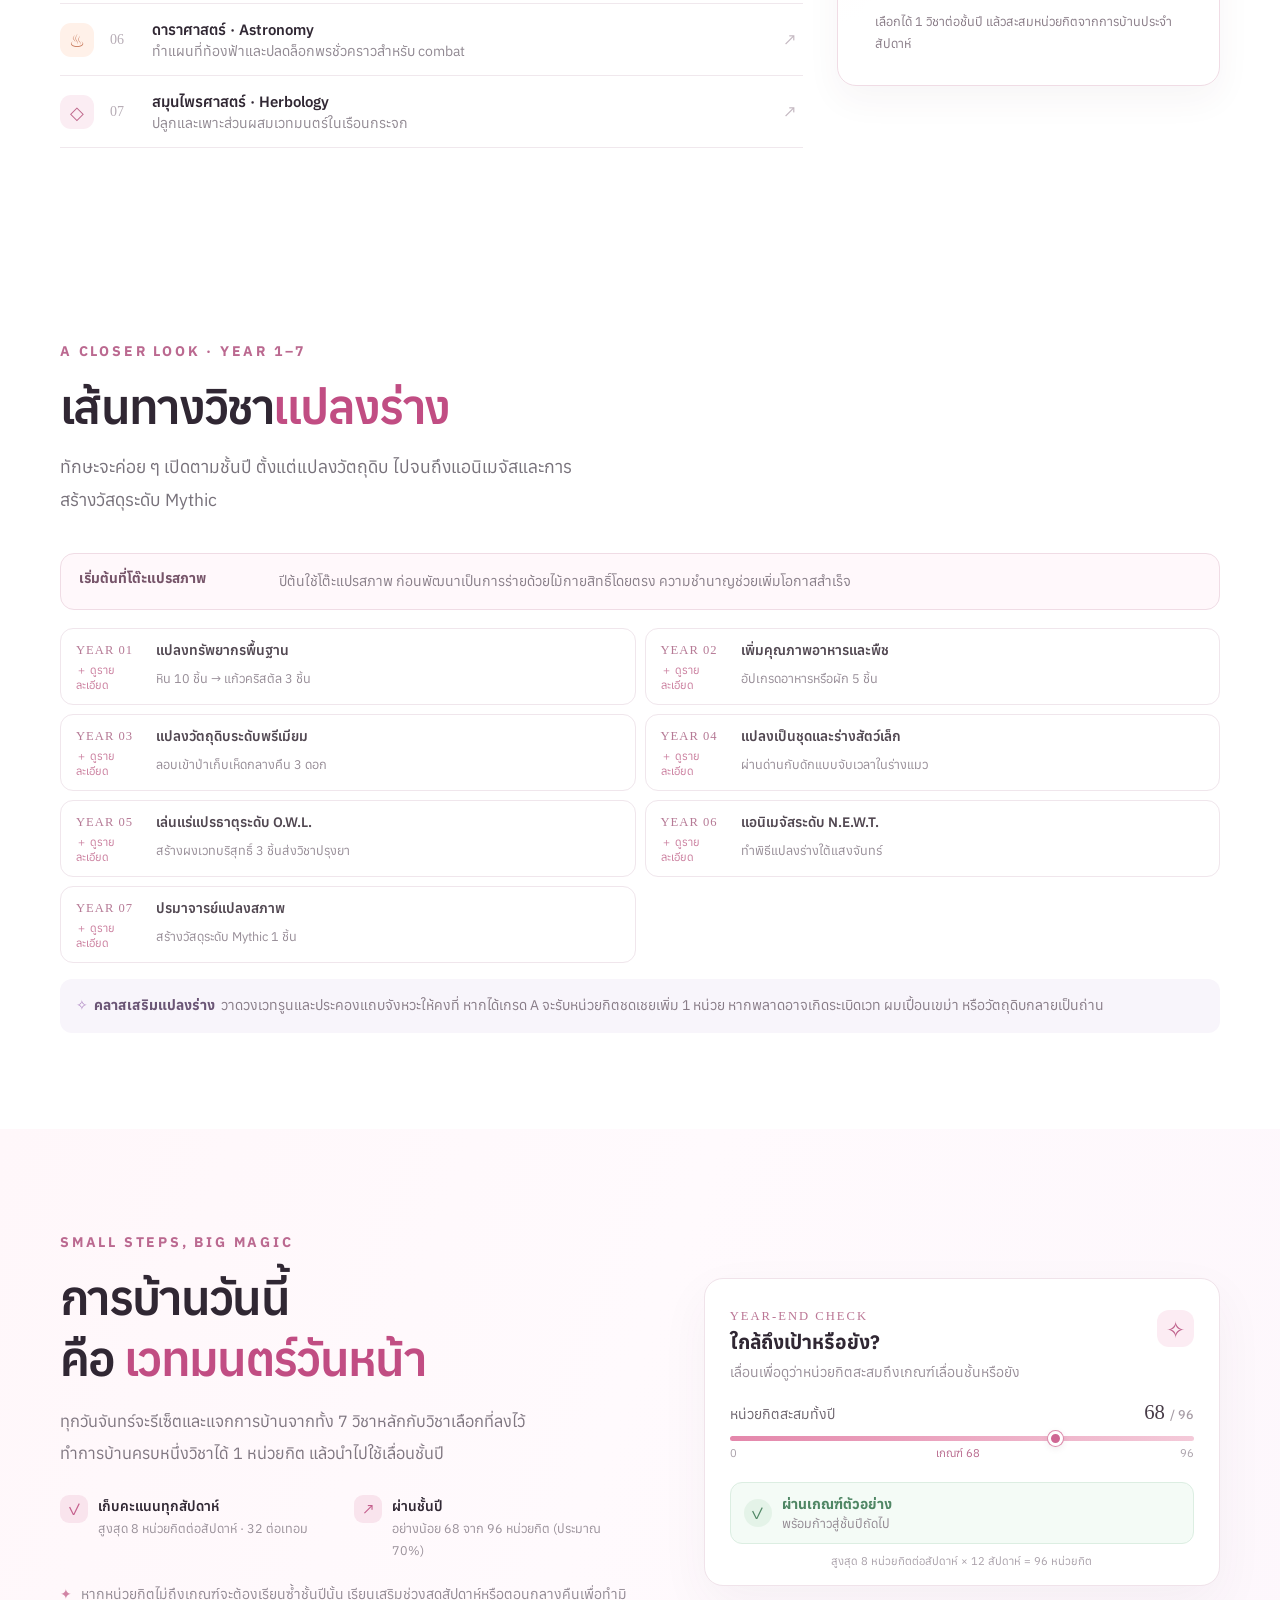
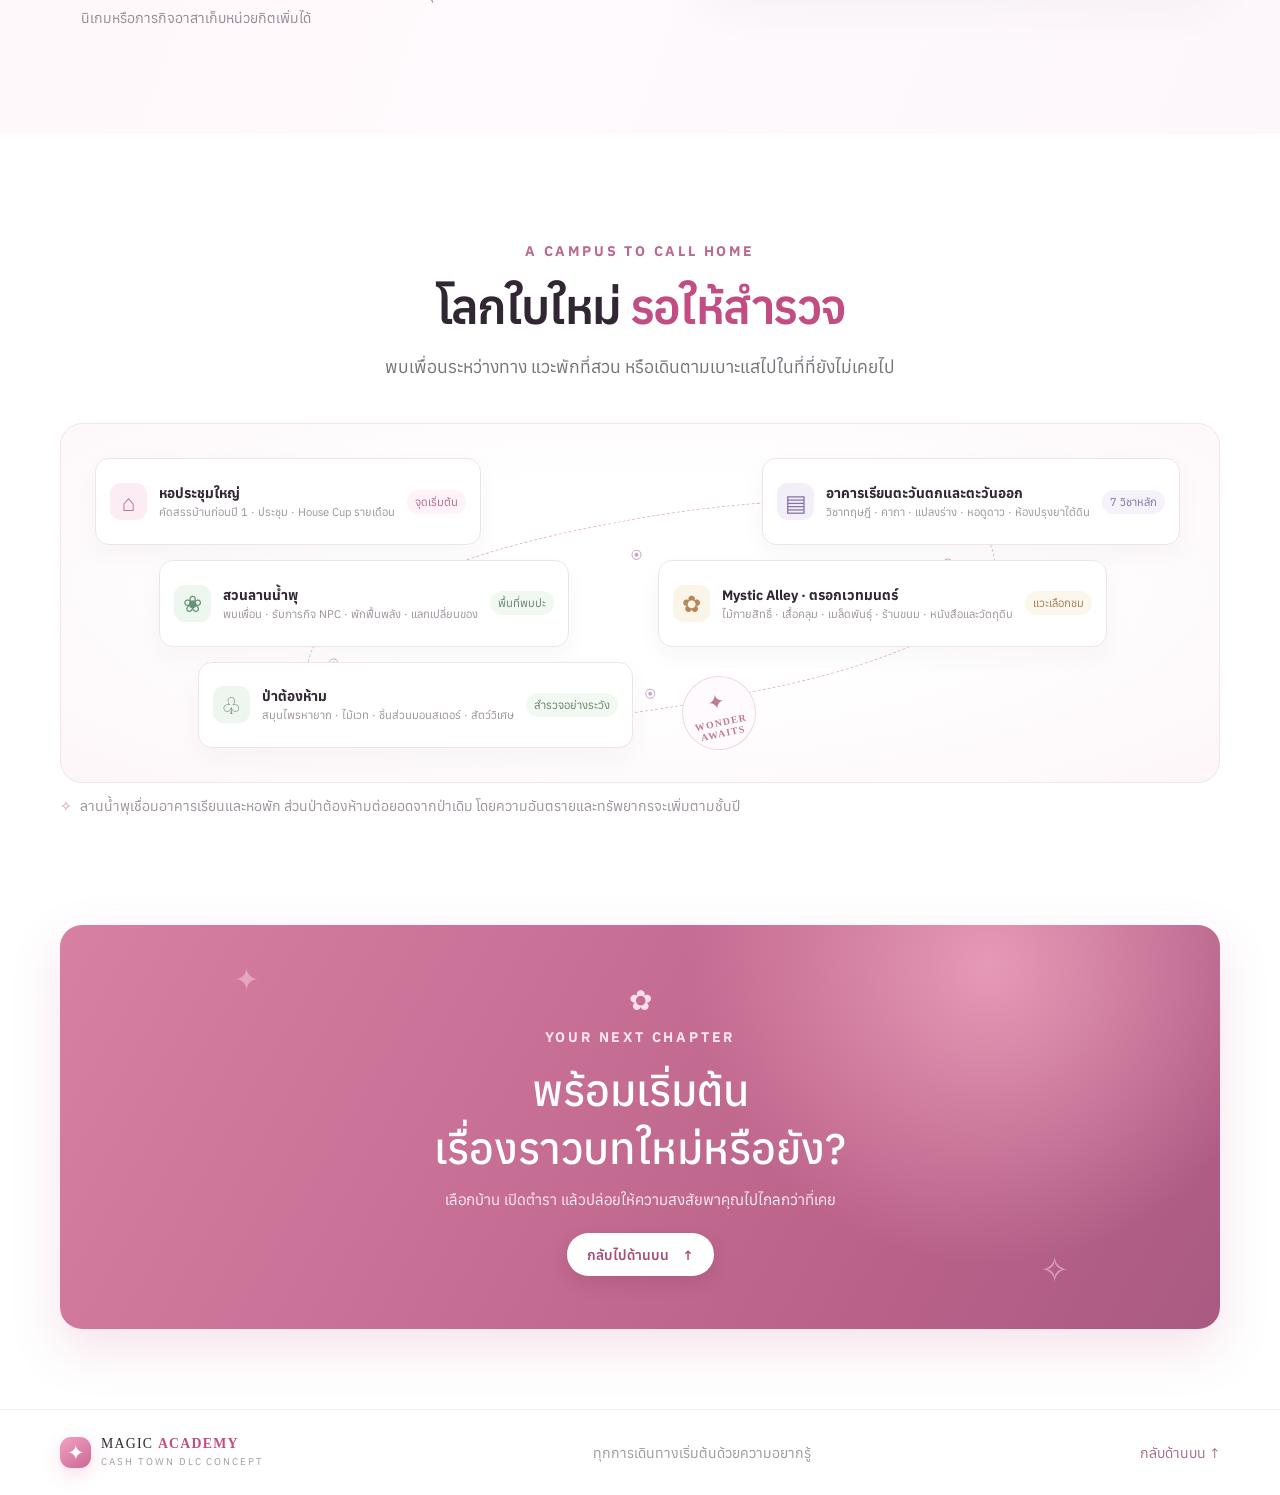
==== commit 8df720e0: "Update Astronomy course summary" ====
--- a/index.html
+++ b/index.html
@@ -115,7 +115,7 @@
             <a class="subject-row" href="subjects/potions.html"><span class="subject-icon icon-blue">◈</span><span class="subject-num">03</span><div><h3>ปรุงยา · Potions</h3><p>ปรุงยาฟื้นพลัง ถอนสถานะผิดปกติ และบัฟชั่วคราวสำหรับการต่อสู้</p></div><span class="subject-arrow">↗</span></a>
             <a class="subject-row" href="subjects/ancient-runes.html"><span class="subject-icon icon-green">❋</span><span class="subject-num">04</span><div><h3>อักษรรูนโบราณ · Study of Ancient Runes</h3><p>ถอดรหัสอักขระ แล้วสลักรูนเสริมคุณสมบัติบนไม้กายสิทธิ์และอุปกรณ์ต่อสู้</p></div><span class="subject-arrow">↗</span></a>
             <a class="subject-row" href="subjects/defense-against-the-dark-arts.html"><span class="subject-icon icon-amber">⌁</span><span class="subject-num">05</span><div><h3>ป้องกันตัวจากศาสตร์มืด · Defense Against the Dark Arts</h3><p>ปลดล็อกคาถาป้องกันกับดักและแก้เวทอันตราย โดยไม่ต้องต่อสู้</p></div><span class="subject-arrow">↗</span></a>
-            <a class="subject-row" href="subjects/astronomy.html"><span class="subject-icon icon-peach">♨</span><span class="subject-num">06</span><div><h3>ดาราศาสตร์ · Astronomy</h3><p>มินิเกมส่องกล้องตอนกลางคืนเพื่อรับบัฟตามกลุ่มดาว</p></div><span class="subject-arrow">↗</span></a>
+            <a class="subject-row" href="subjects/astronomy.html"><span class="subject-icon icon-peach">♨</span><span class="subject-num">06</span><div><h3>ดาราศาสตร์ · Astronomy</h3><p>ทำแผนที่ท้องฟ้าและปลดล็อกพรชั่วคราวสำหรับ combat</p></div><span class="subject-arrow">↗</span></a>
             <a class="subject-row" href="subjects/herbology.html"><span class="subject-icon icon-pink">◇</span><span class="subject-num">07</span><div><h3>สมุนไพรศาสตร์ · Herbology</h3><p>ปลูกและเพาะส่วนผสมเวทมนตร์ในเรือนกระจก</p></div><span class="subject-arrow">↗</span></a>
           </div>
           <aside class="electives-card">
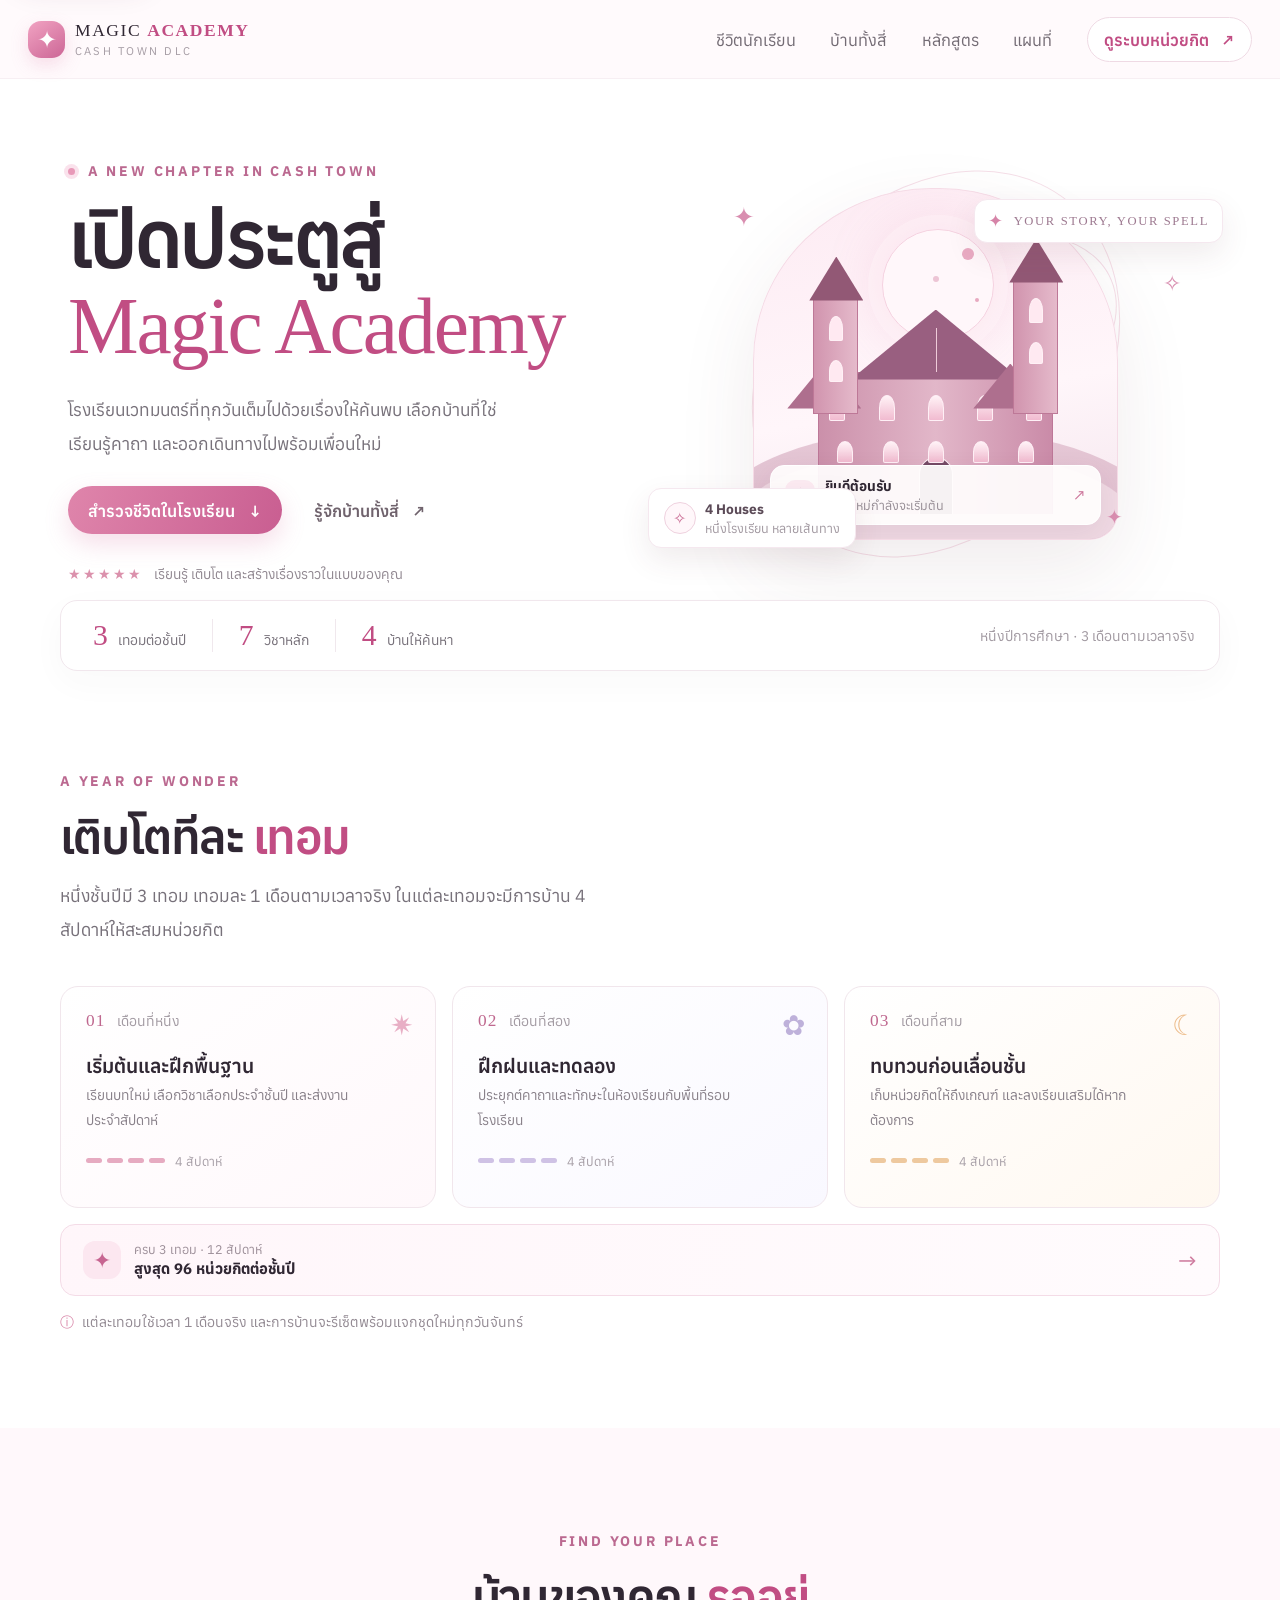
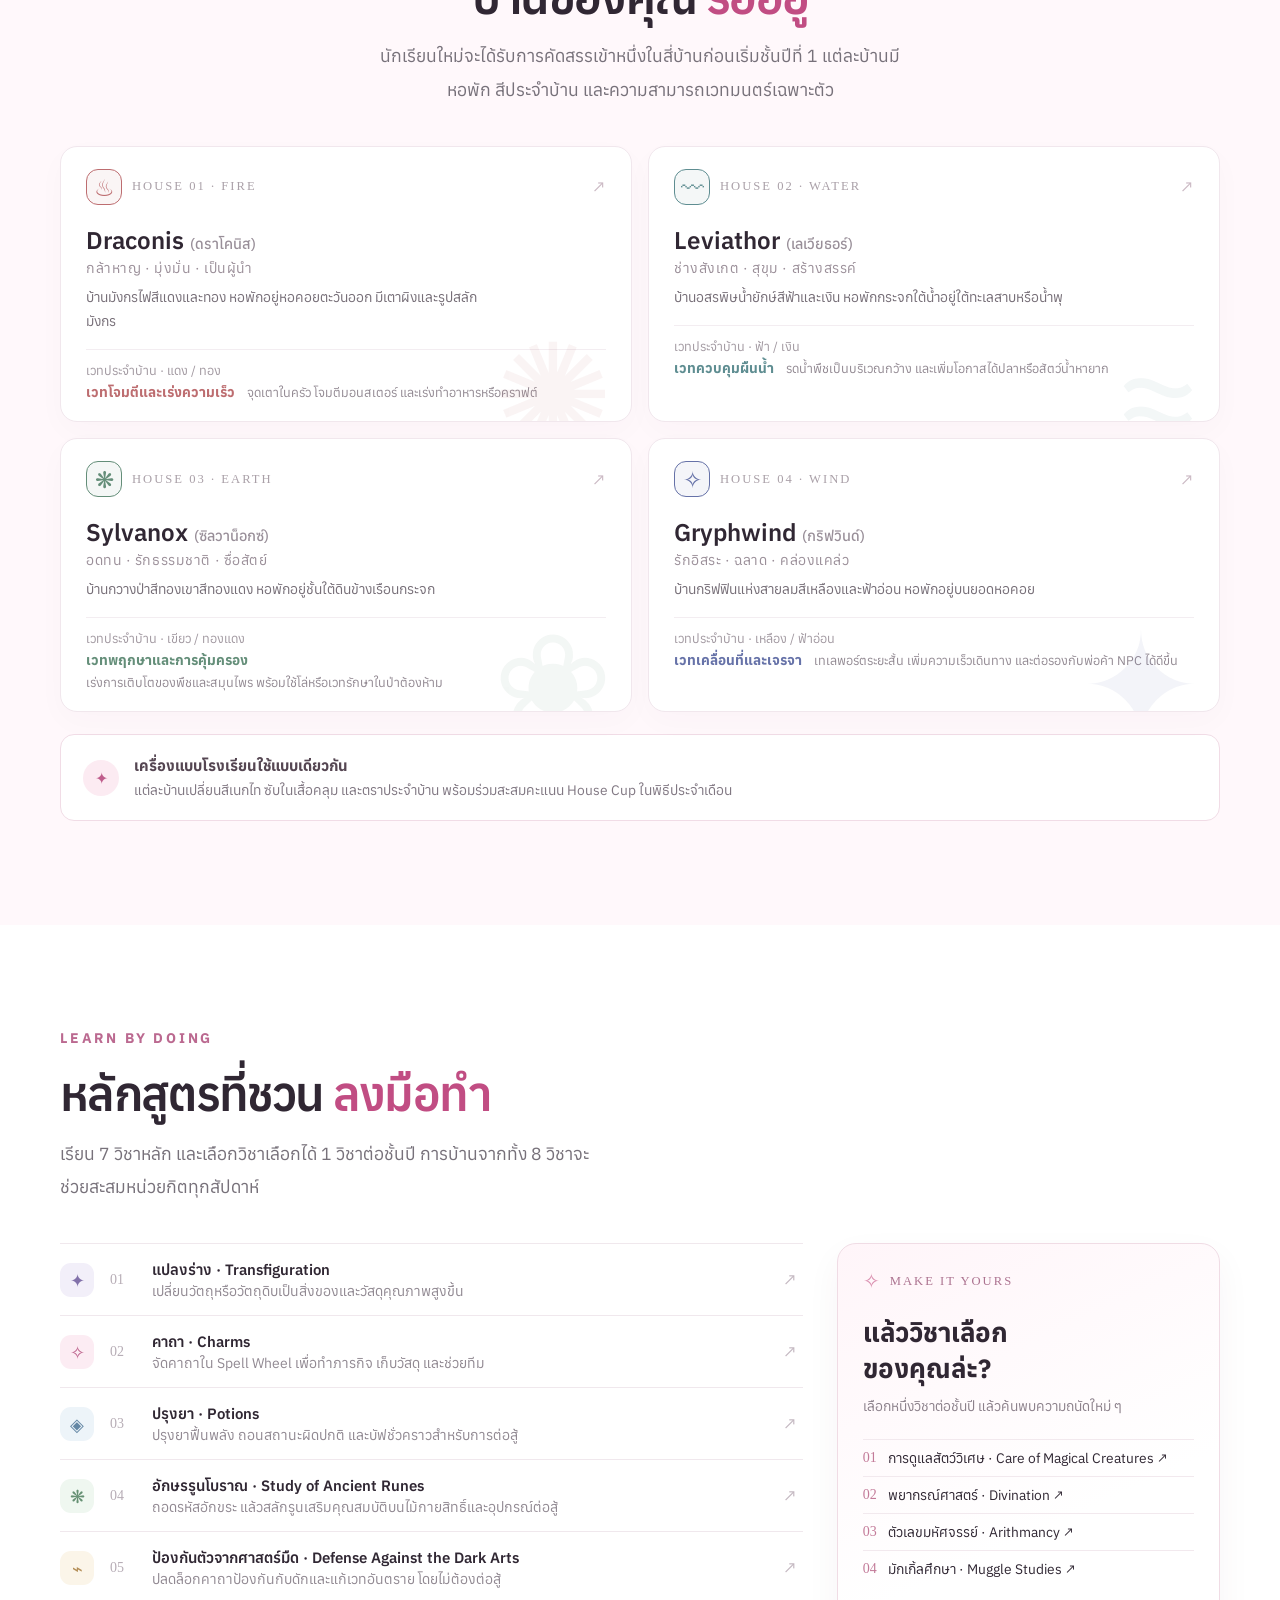
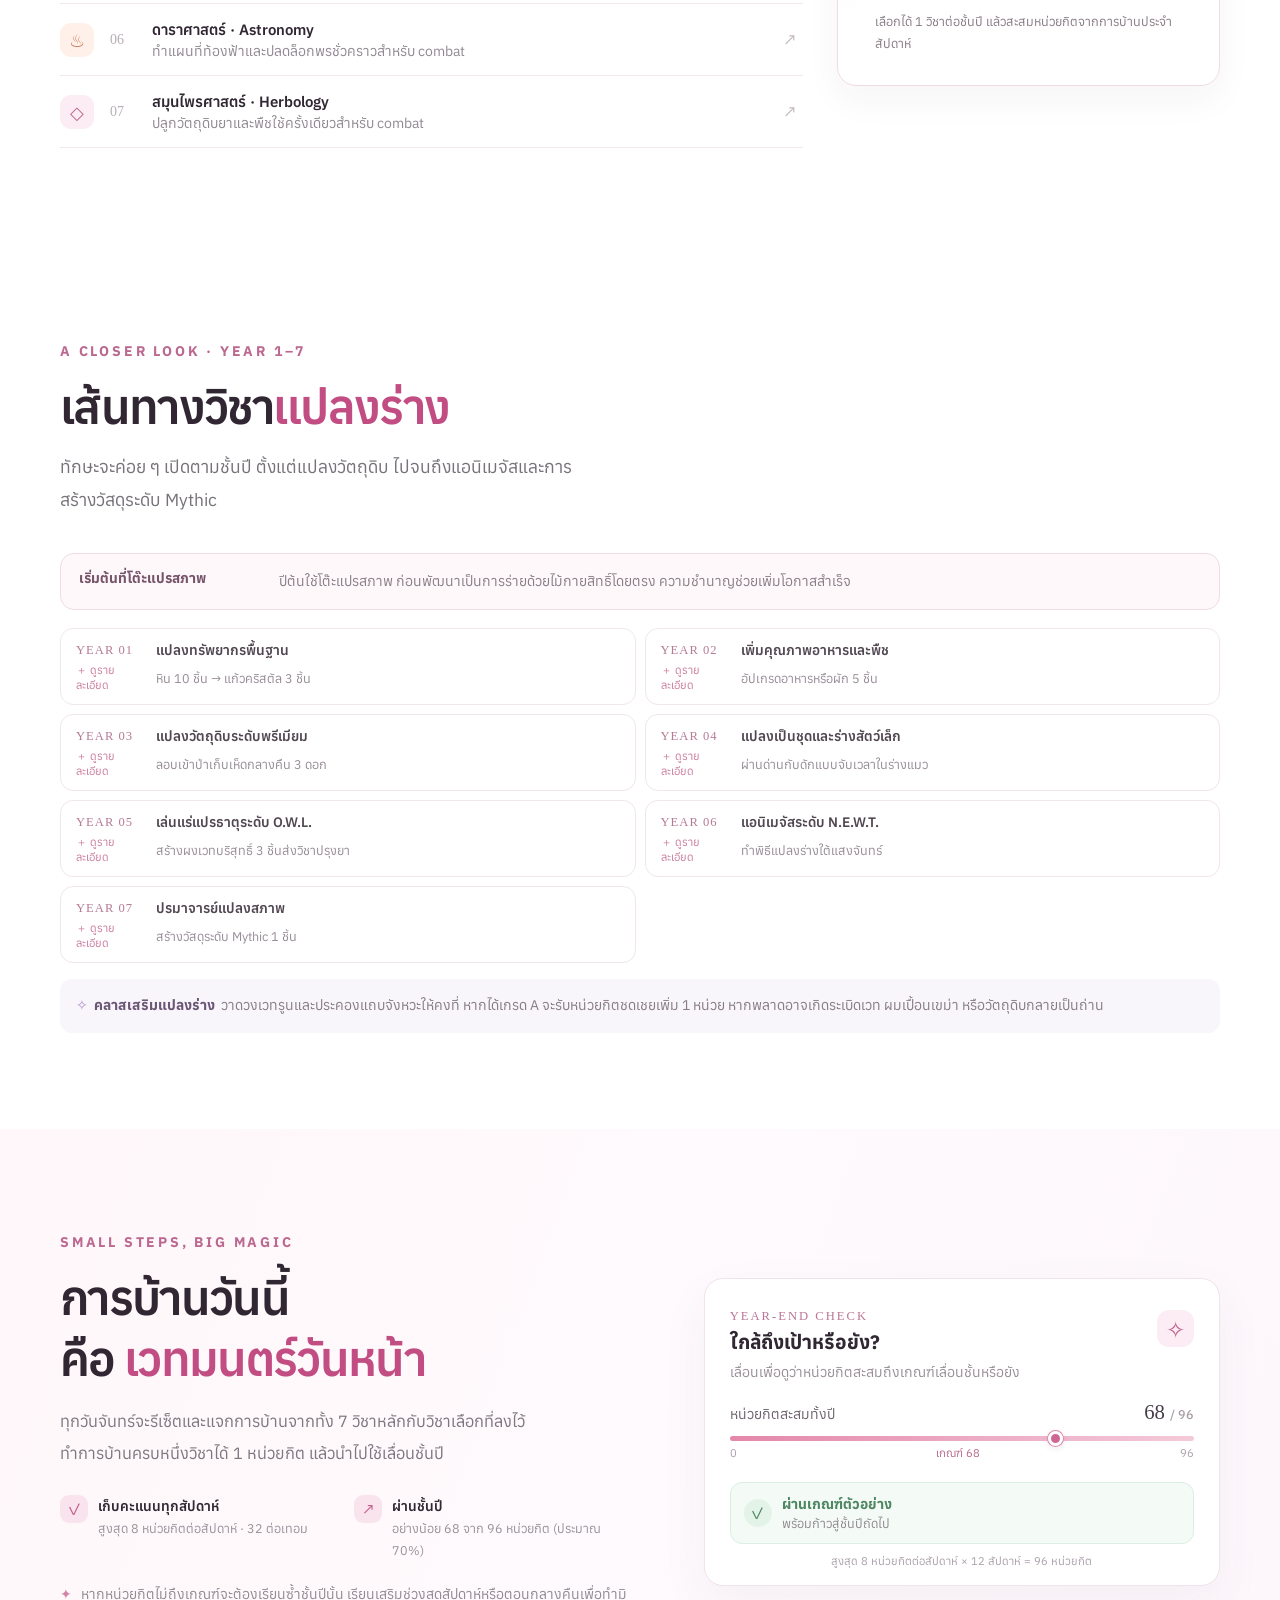
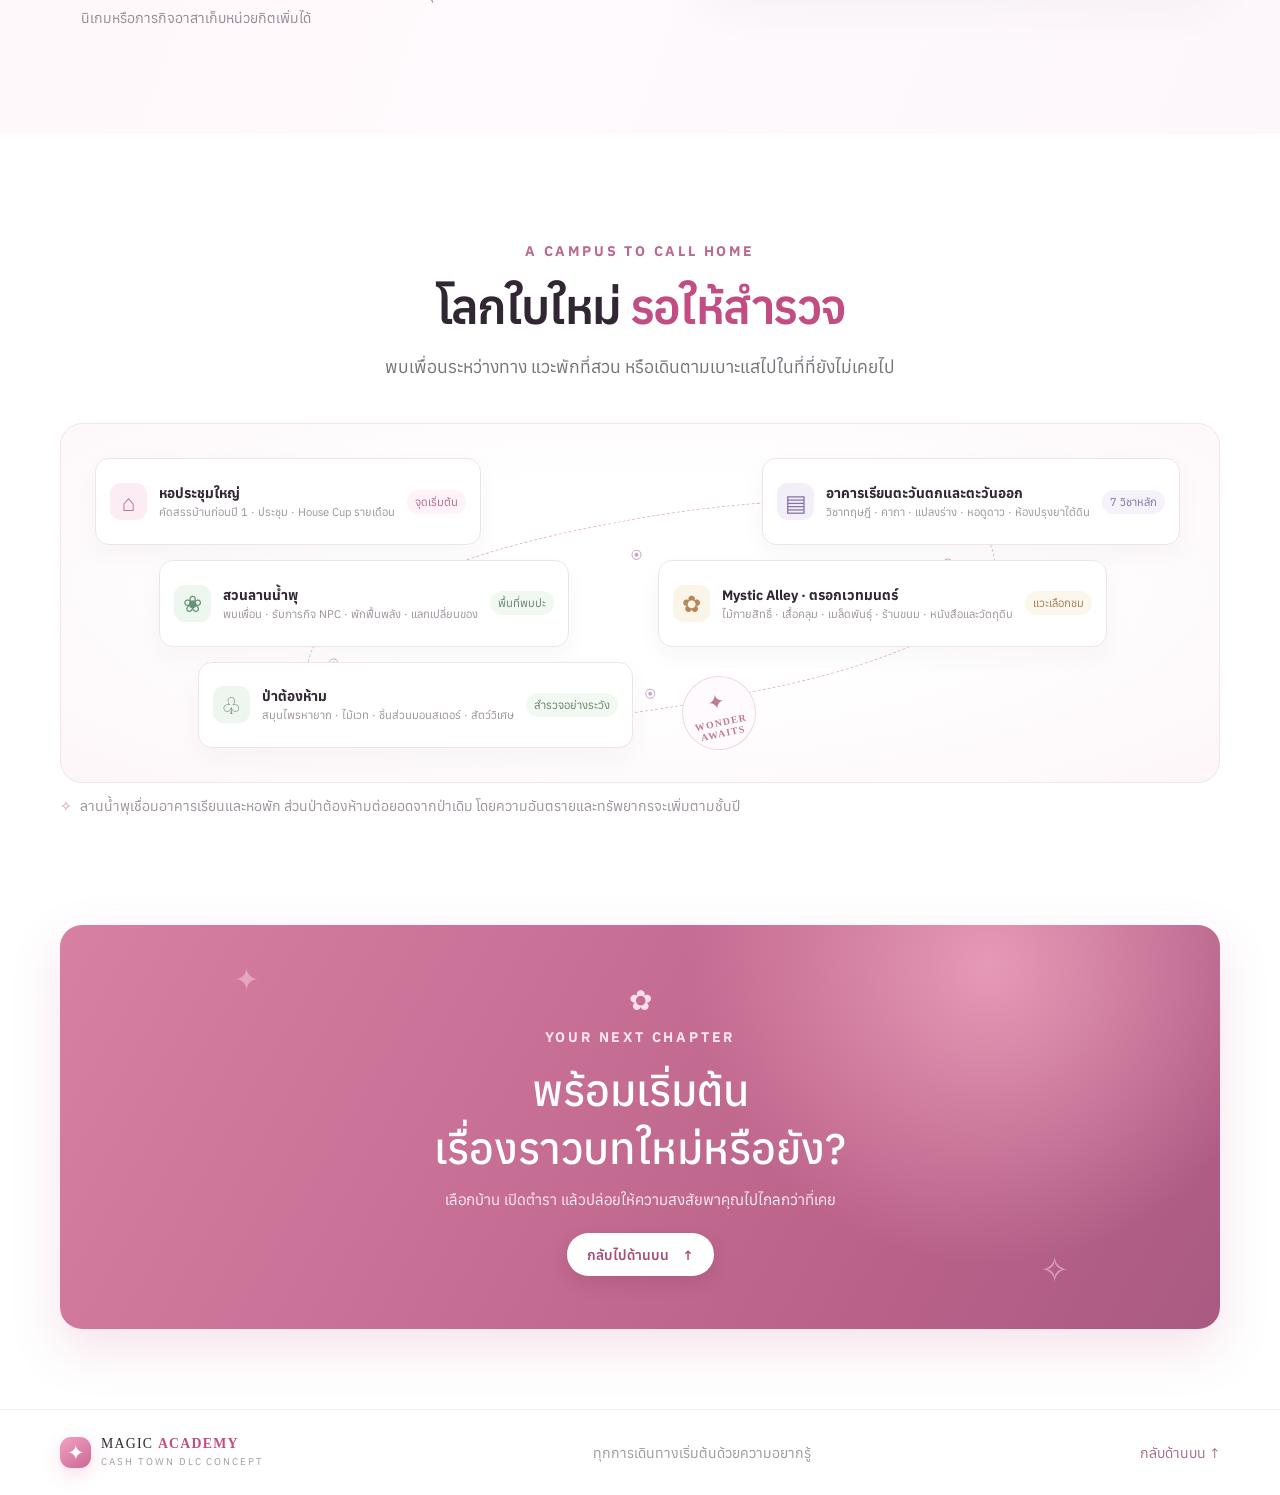
==== commit 5abe3d67: "Update Herbology course summary" ====
--- a/index.html
+++ b/index.html
@@ -116,7 +116,7 @@
             <a class="subject-row" href="subjects/ancient-runes.html"><span class="subject-icon icon-green">❋</span><span class="subject-num">04</span><div><h3>อักษรรูนโบราณ · Study of Ancient Runes</h3><p>ถอดรหัสอักขระ แล้วสลักรูนเสริมคุณสมบัติบนไม้กายสิทธิ์และอุปกรณ์ต่อสู้</p></div><span class="subject-arrow">↗</span></a>
             <a class="subject-row" href="subjects/defense-against-the-dark-arts.html"><span class="subject-icon icon-amber">⌁</span><span class="subject-num">05</span><div><h3>ป้องกันตัวจากศาสตร์มืด · Defense Against the Dark Arts</h3><p>ปลดล็อกคาถาป้องกันกับดักและแก้เวทอันตราย โดยไม่ต้องต่อสู้</p></div><span class="subject-arrow">↗</span></a>
             <a class="subject-row" href="subjects/astronomy.html"><span class="subject-icon icon-peach">♨</span><span class="subject-num">06</span><div><h3>ดาราศาสตร์ · Astronomy</h3><p>ทำแผนที่ท้องฟ้าและปลดล็อกพรชั่วคราวสำหรับ combat</p></div><span class="subject-arrow">↗</span></a>
-            <a class="subject-row" href="subjects/herbology.html"><span class="subject-icon icon-pink">◇</span><span class="subject-num">07</span><div><h3>สมุนไพรศาสตร์ · Herbology</h3><p>ปลูกและเพาะส่วนผสมเวทมนตร์ในเรือนกระจก</p></div><span class="subject-arrow">↗</span></a>
+            <a class="subject-row" href="subjects/herbology.html"><span class="subject-icon icon-pink">◇</span><span class="subject-num">07</span><div><h3>สมุนไพรศาสตร์ · Herbology</h3><p>ปลูกวัตถุดิบยาและพืชใช้ครั้งเดียวสำหรับ combat</p></div><span class="subject-arrow">↗</span></a>
           </div>
           <aside class="electives-card">
             <div class="electives-head"><span class="elective-spark">✧</span><span>MAKE IT YOURS</span></div>
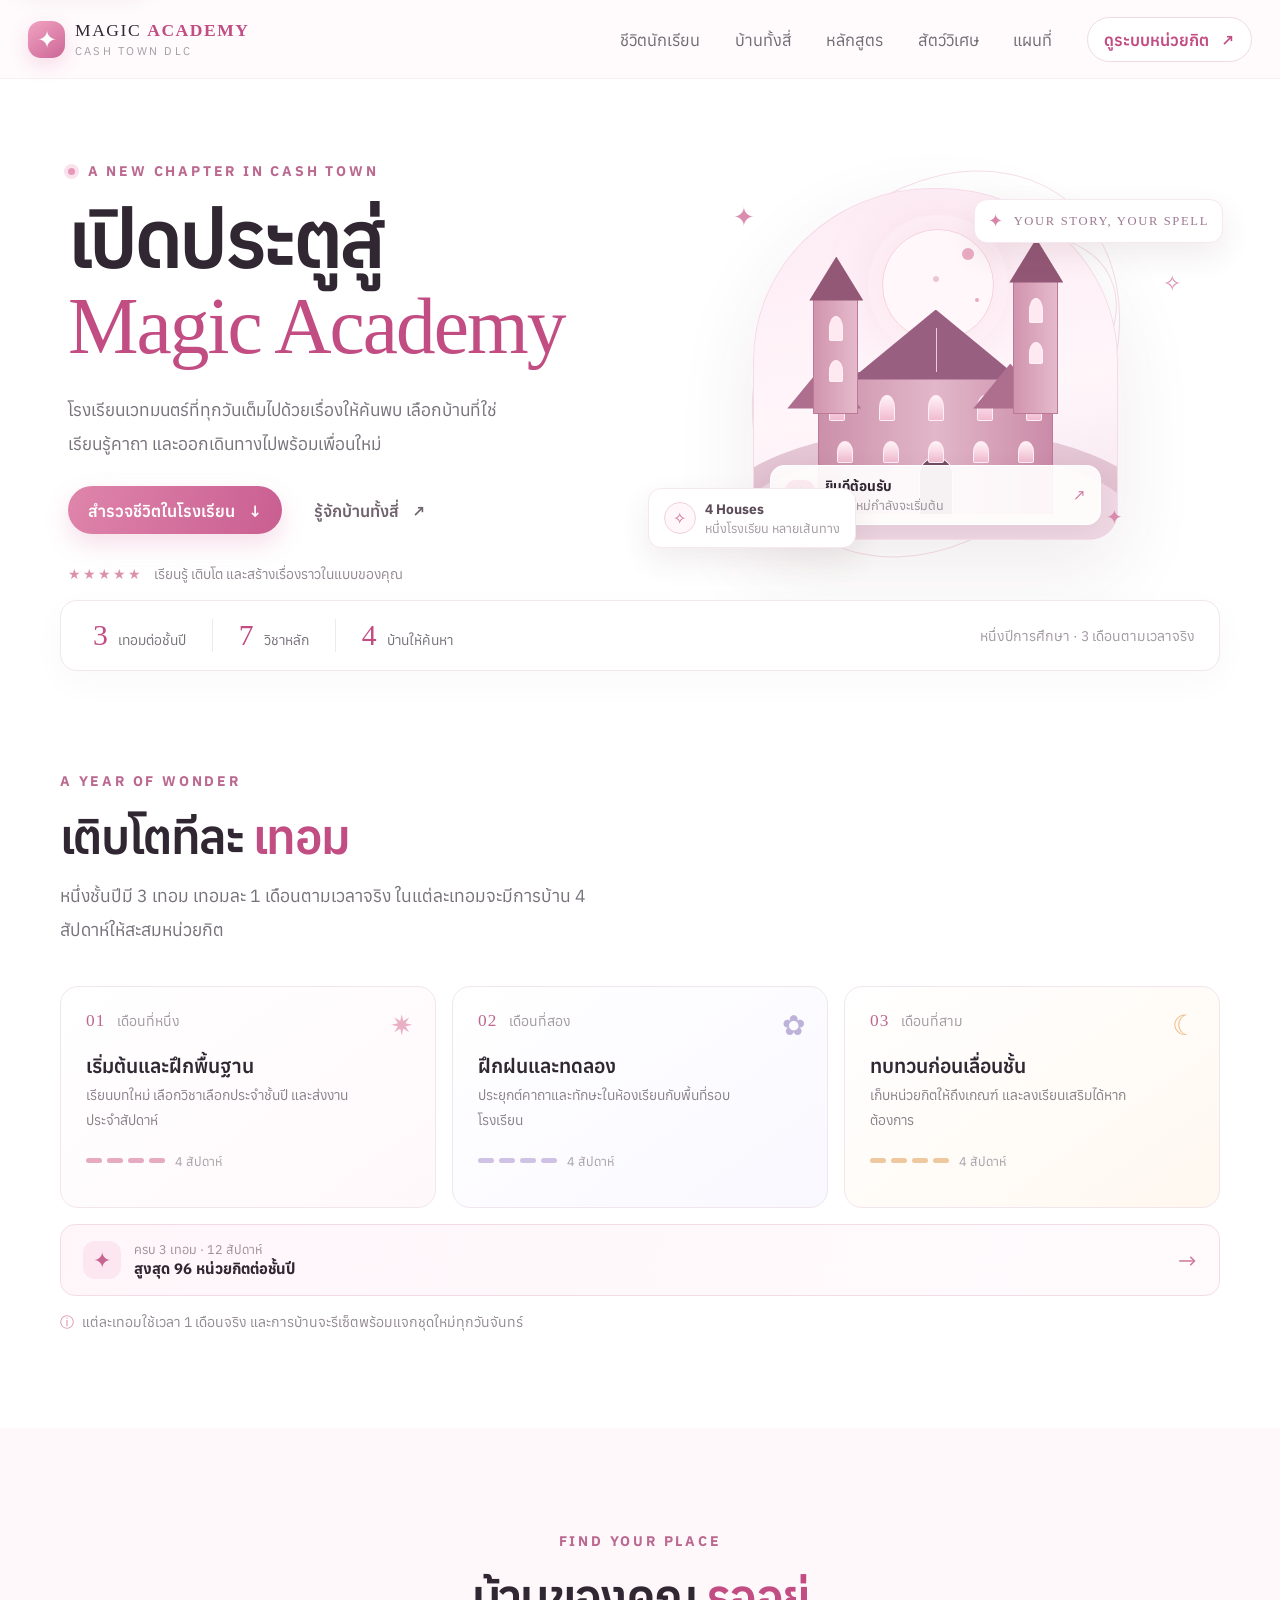
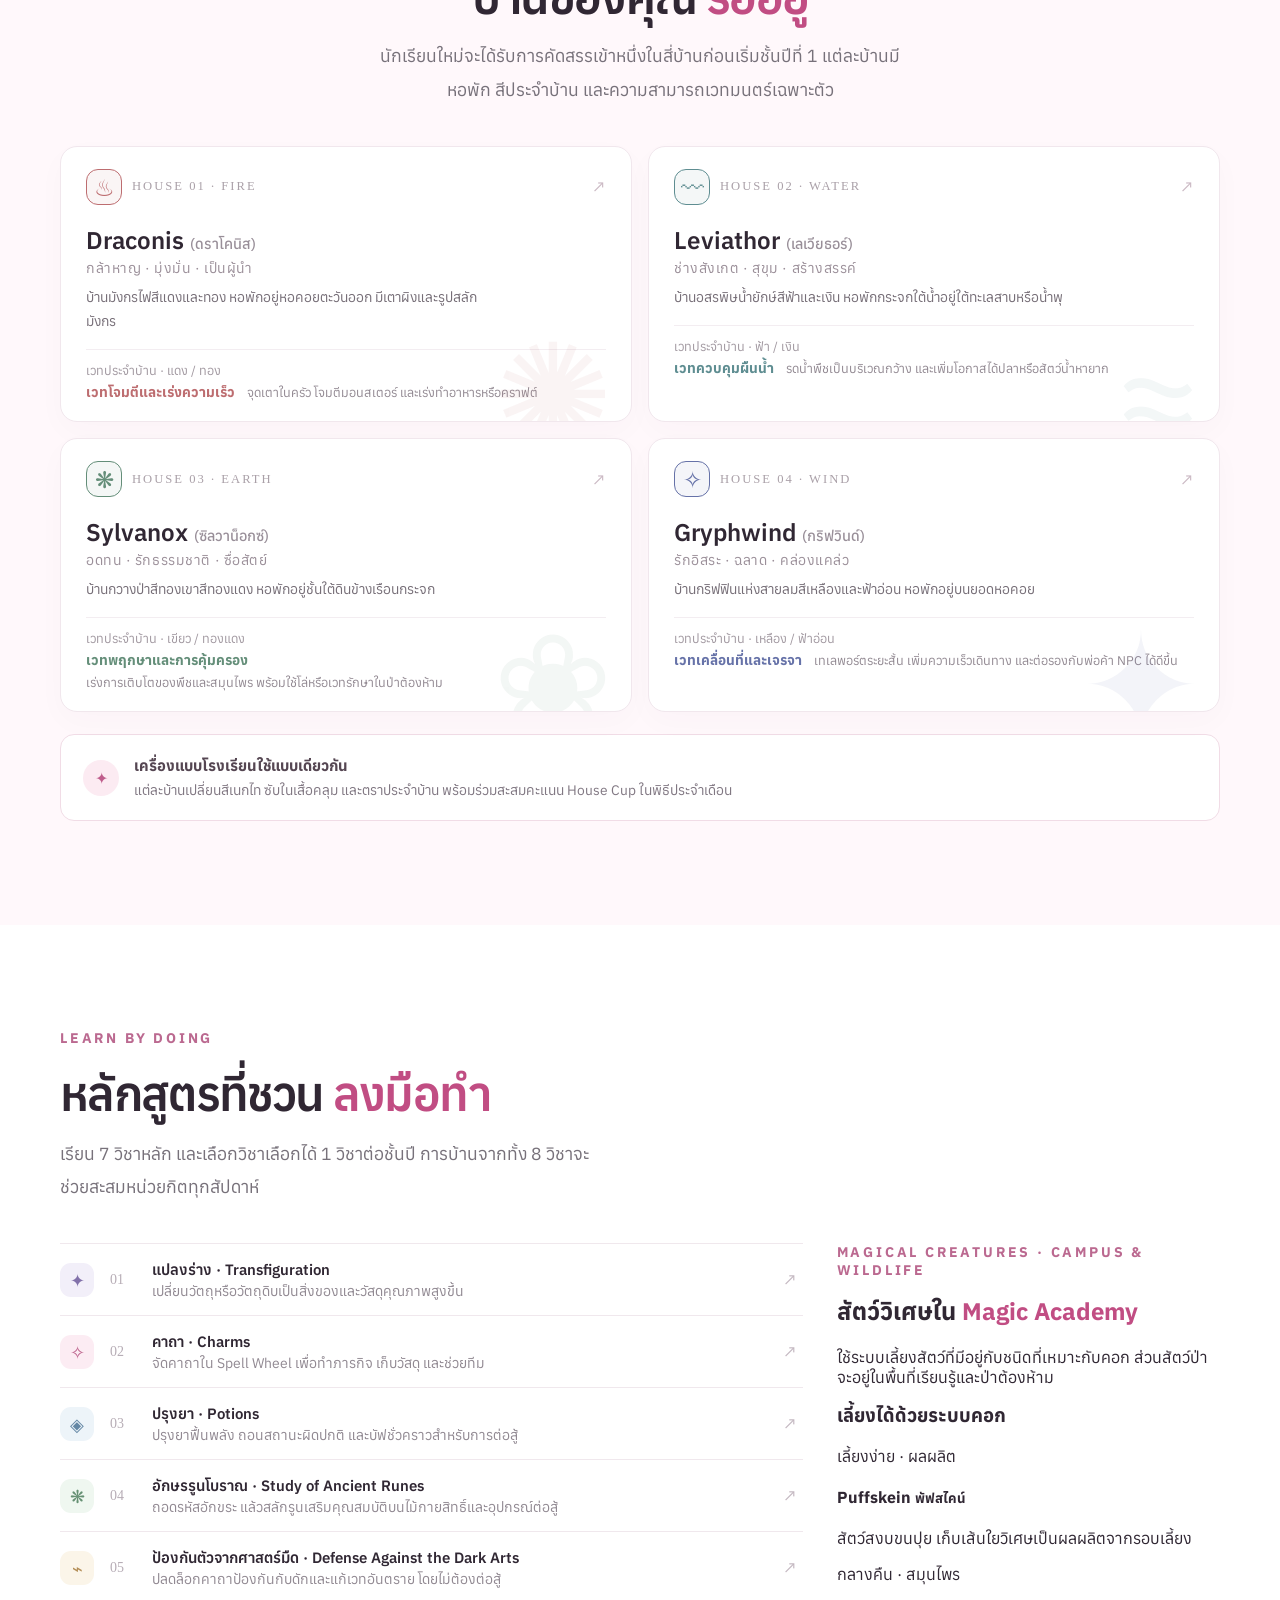
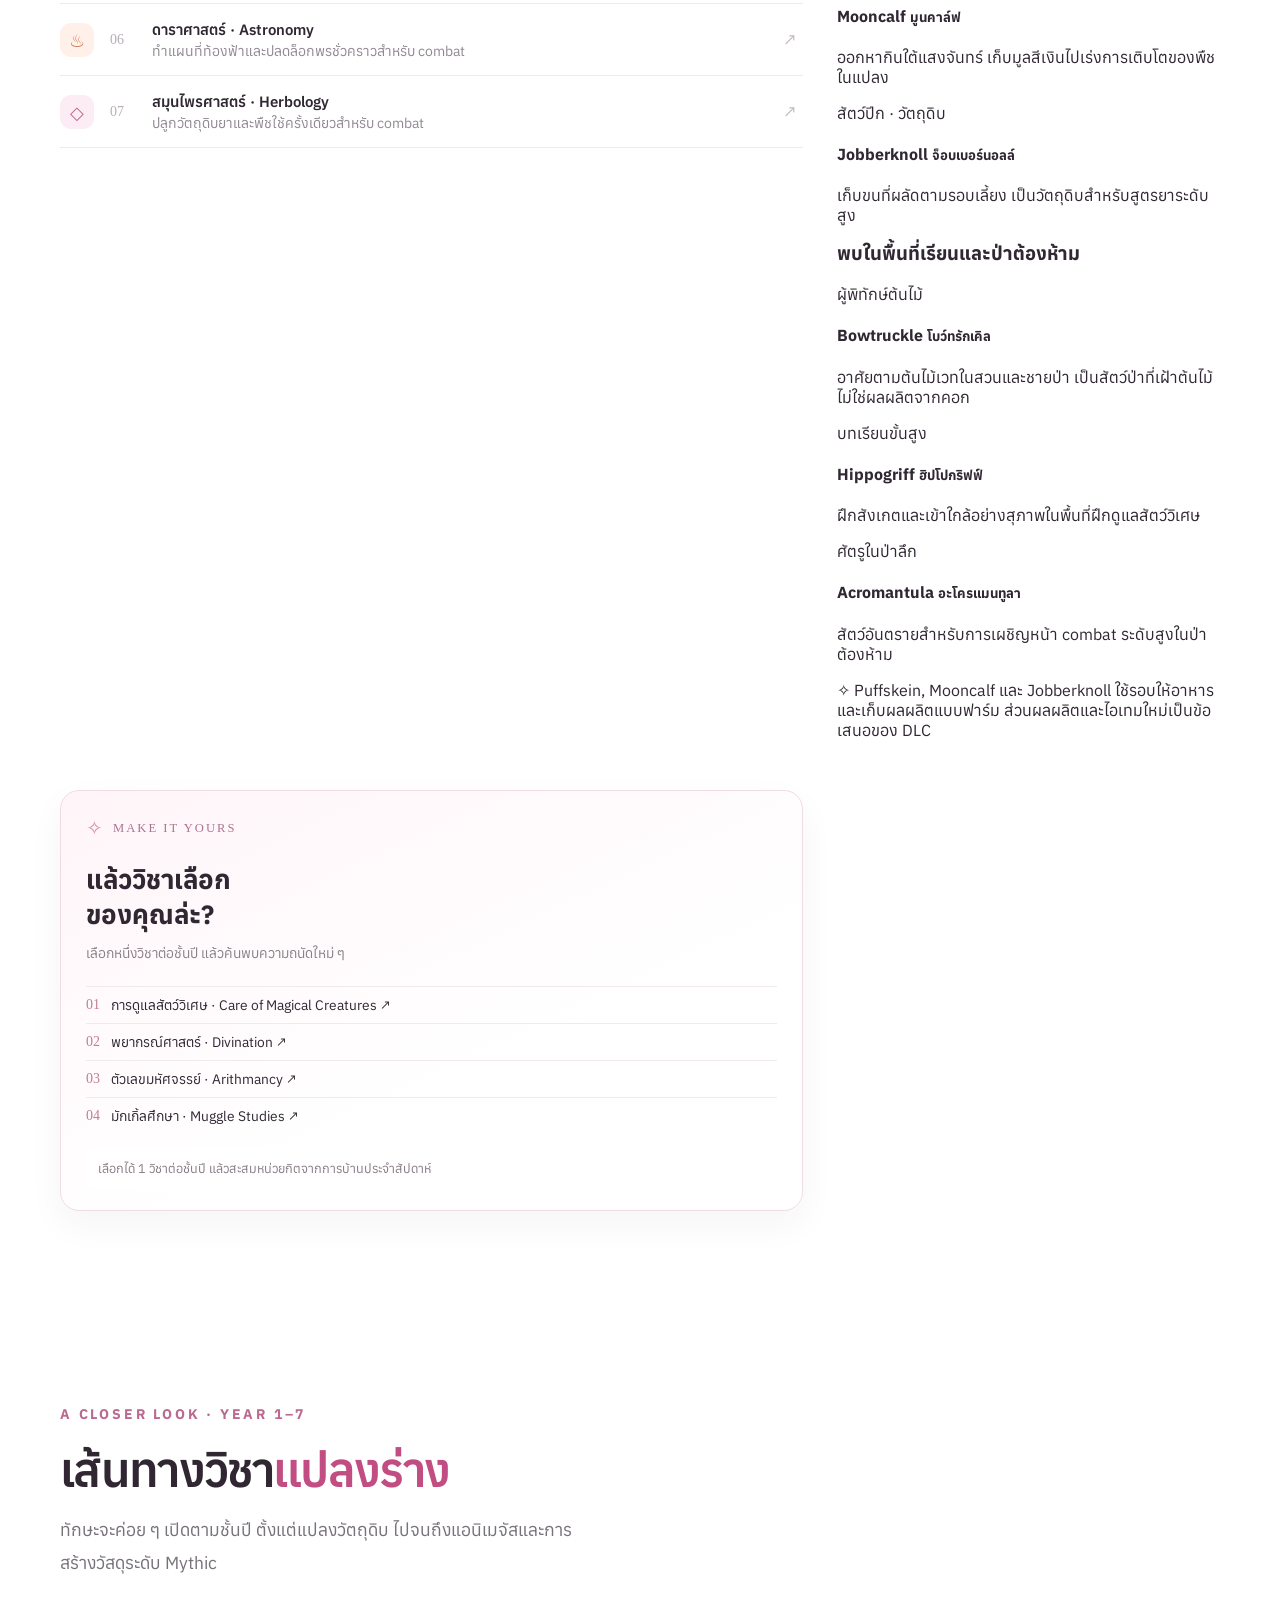
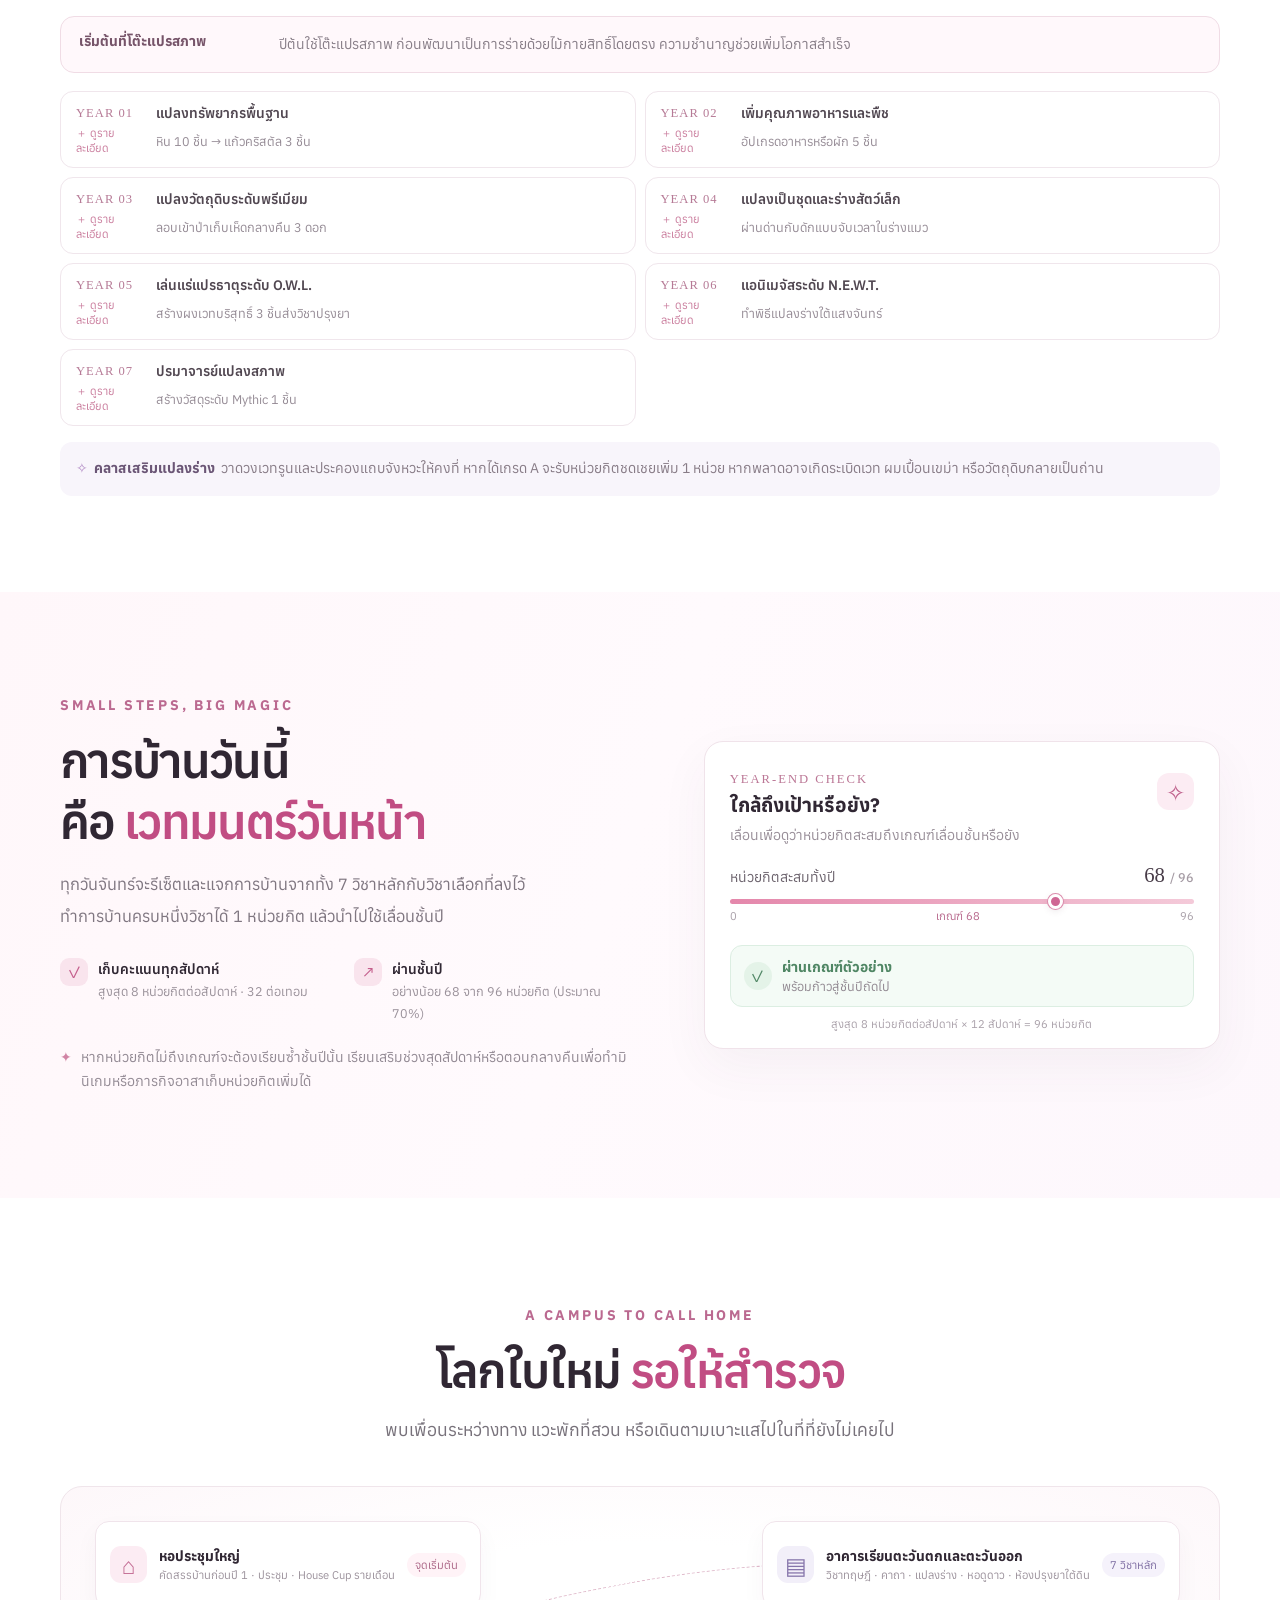
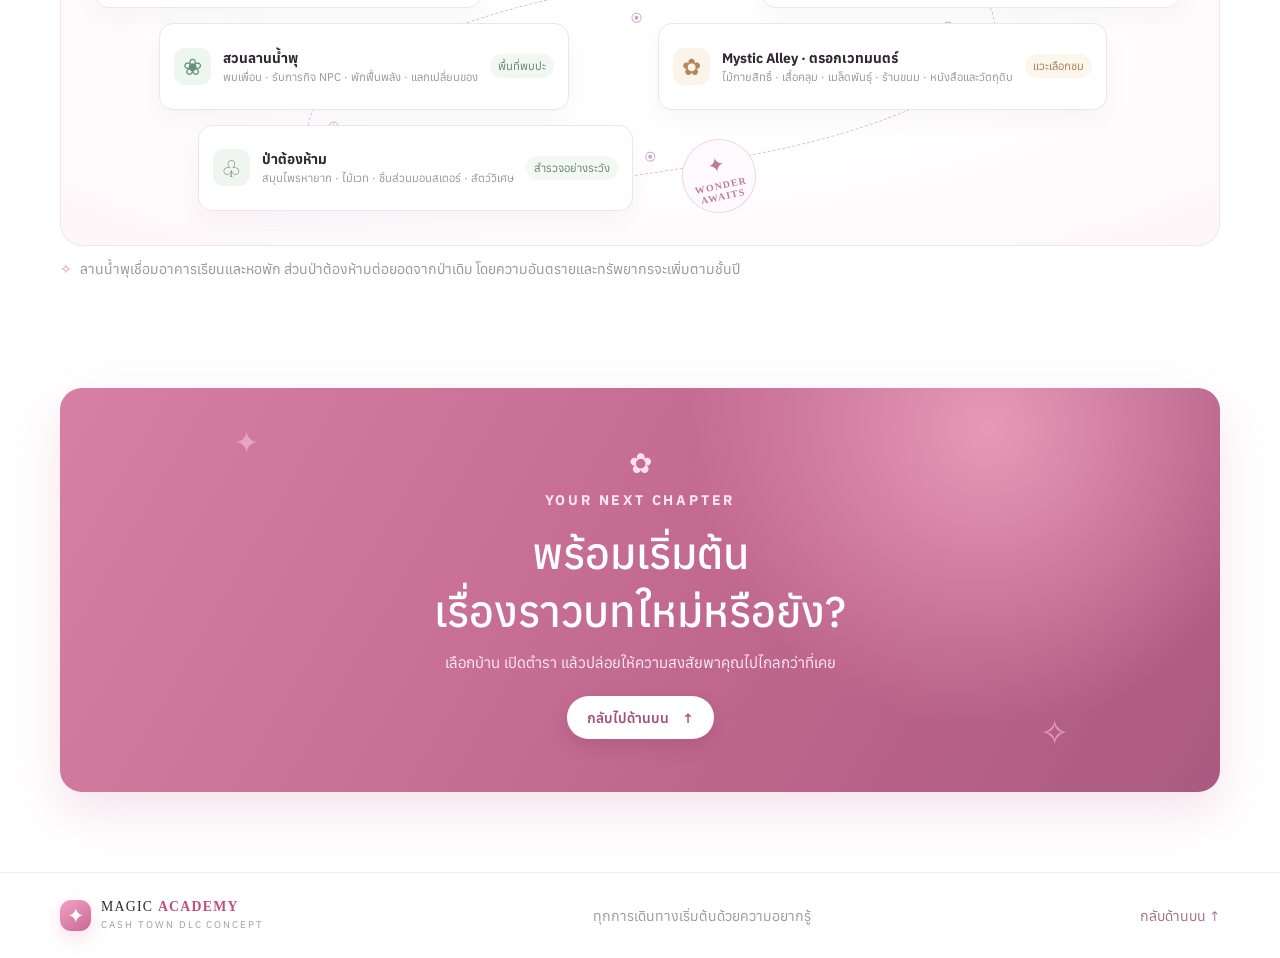
==== commit e28d17b7: "Add magical creature roster before electives" ====
--- a/index.html
+++ b/index.html
@@ -25,6 +25,7 @@
           <a href="#journey">ชีวิตนักเรียน</a>
           <a href="#houses">บ้านทั้งสี่</a>
           <a href="#classes">หลักสูตร</a>
+          <a href="#creatures">สัตว์วิเศษ</a>
           <a href="#map">แผนที่</a>
           <a class="nav-cta" href="#credits">ดูระบบหน่วยกิต <span aria-hidden="true">↗</span></a>
         </nav>
@@ -118,7 +119,27 @@
             <a class="subject-row" href="subjects/astronomy.html"><span class="subject-icon icon-peach">♨</span><span class="subject-num">06</span><div><h3>ดาราศาสตร์ · Astronomy</h3><p>ทำแผนที่ท้องฟ้าและปลดล็อกพรชั่วคราวสำหรับ combat</p></div><span class="subject-arrow">↗</span></a>
             <a class="subject-row" href="subjects/herbology.html"><span class="subject-icon icon-pink">◇</span><span class="subject-num">07</span><div><h3>สมุนไพรศาสตร์ · Herbology</h3><p>ปลูกวัตถุดิบยาและพืชใช้ครั้งเดียวสำหรับ combat</p></div><span class="subject-arrow">↗</span></a>
           </div>
-          <aside class="electives-card">
+          <section id="creatures" class="creature-roster" aria-label="สัตว์วิเศษใน Magic Academy">
+            <div class="creature-roster-heading">
+              <p class="eyebrow">MAGICAL CREATURES · CAMPUS &amp; WILDLIFE</p>
+              <h2>สัตว์วิเศษใน<span class="text-pink"> Magic Academy</span></h2>
+              <p>ใช้ระบบเลี้ยงสัตว์ที่มีอยู่กับชนิดที่เหมาะกับคอก ส่วนสัตว์ป่าจะอยู่ในพื้นที่เรียนรู้และป่าต้องห้าม</p>
+            </div>
+            <h3 class="creature-group-title">เลี้ยงได้ด้วยระบบคอก</h3>
+            <div class="creature-grid">
+              <article class="creature-card"><span class="creature-type">เลี้ยงง่าย · ผลผลิต</span><h4>Puffskein <small>พัฟสไคน์</small></h4><p>สัตว์สงบขนปุย เก็บเส้นใยวิเศษเป็นผลผลิตจากรอบเลี้ยง</p></article>
+              <article class="creature-card"><span class="creature-type">กลางคืน · สมุนไพร</span><h4>Mooncalf <small>มูนคาล์ฟ</small></h4><p>ออกหากินใต้แสงจันทร์ เก็บมูลสีเงินไปเร่งการเติบโตของพืชในแปลง</p></article>
+              <article class="creature-card"><span class="creature-type">สัตว์ปีก · วัตถุดิบ</span><h4>Jobberknoll <small>จ็อบเบอร์นอลล์</small></h4><p>เก็บขนที่ผลัดตามรอบเลี้ยง เป็นวัตถุดิบสำหรับสูตรยาระดับสูง</p></article>
+            </div>
+            <h3 class="creature-group-title">พบในพื้นที่เรียนและป่าต้องห้าม</h3>
+            <div class="creature-grid">
+              <article class="creature-card"><span class="creature-type">ผู้พิทักษ์ต้นไม้</span><h4>Bowtruckle <small>โบว์ทรักเคิล</small></h4><p>อาศัยตามต้นไม้เวทในสวนและชายป่า เป็นสัตว์ป่าที่เฝ้าต้นไม้ ไม่ใช่ผลผลิตจากคอก</p></article>
+              <article class="creature-card"><span class="creature-type">บทเรียนขั้นสูง</span><h4>Hippogriff <small>ฮิปโปกริฟฟ์</small></h4><p>ฝึกสังเกตและเข้าใกล้อย่างสุภาพในพื้นที่ฝึกดูแลสัตว์วิเศษ</p></article>
+              <article class="creature-card"><span class="creature-type">ศัตรูในป่าลึก</span><h4>Acromantula <small>อะโครแมนทูลา</small></h4><p>สัตว์อันตรายสำหรับการเผชิญหน้า combat ระดับสูงในป่าต้องห้าม</p></article>
+            </div>
+            <p class="creature-roster-note"><span aria-hidden="true">✧</span> Puffskein, Mooncalf และ Jobberknoll ใช้รอบให้อาหารและเก็บผลผลิตแบบฟาร์ม ส่วนผลผลิตและไอเทมใหม่เป็นข้อเสนอของ DLC</p>
+          </section>
+          <aside id="electives" class="electives-card">
             <div class="electives-head"><span class="elective-spark">✧</span><span>MAKE IT YOURS</span></div>
             <h3>แล้ววิชาเลือก<br>ของคุณล่ะ?</h3>
             <p>เลือกหนึ่งวิชาต่อชั้นปี แล้วค้นพบความถนัดใหม่ ๆ</p>
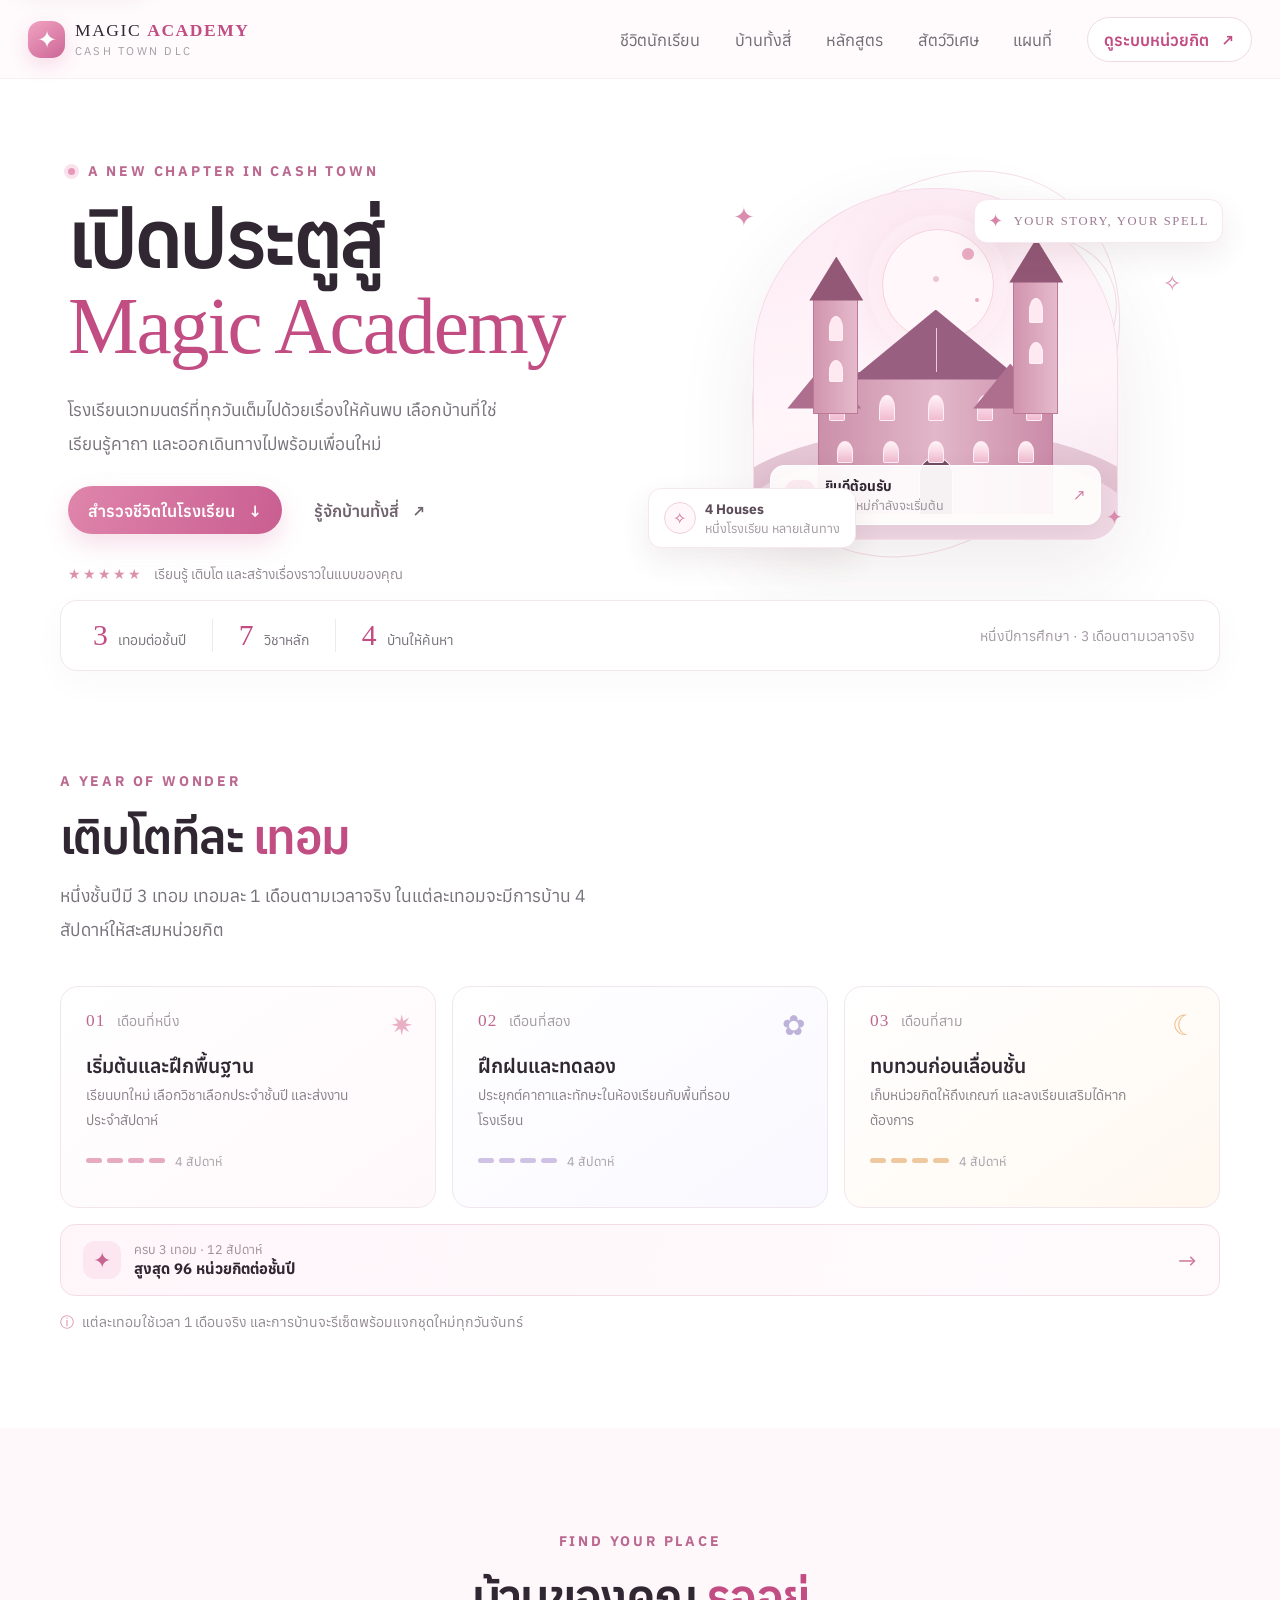
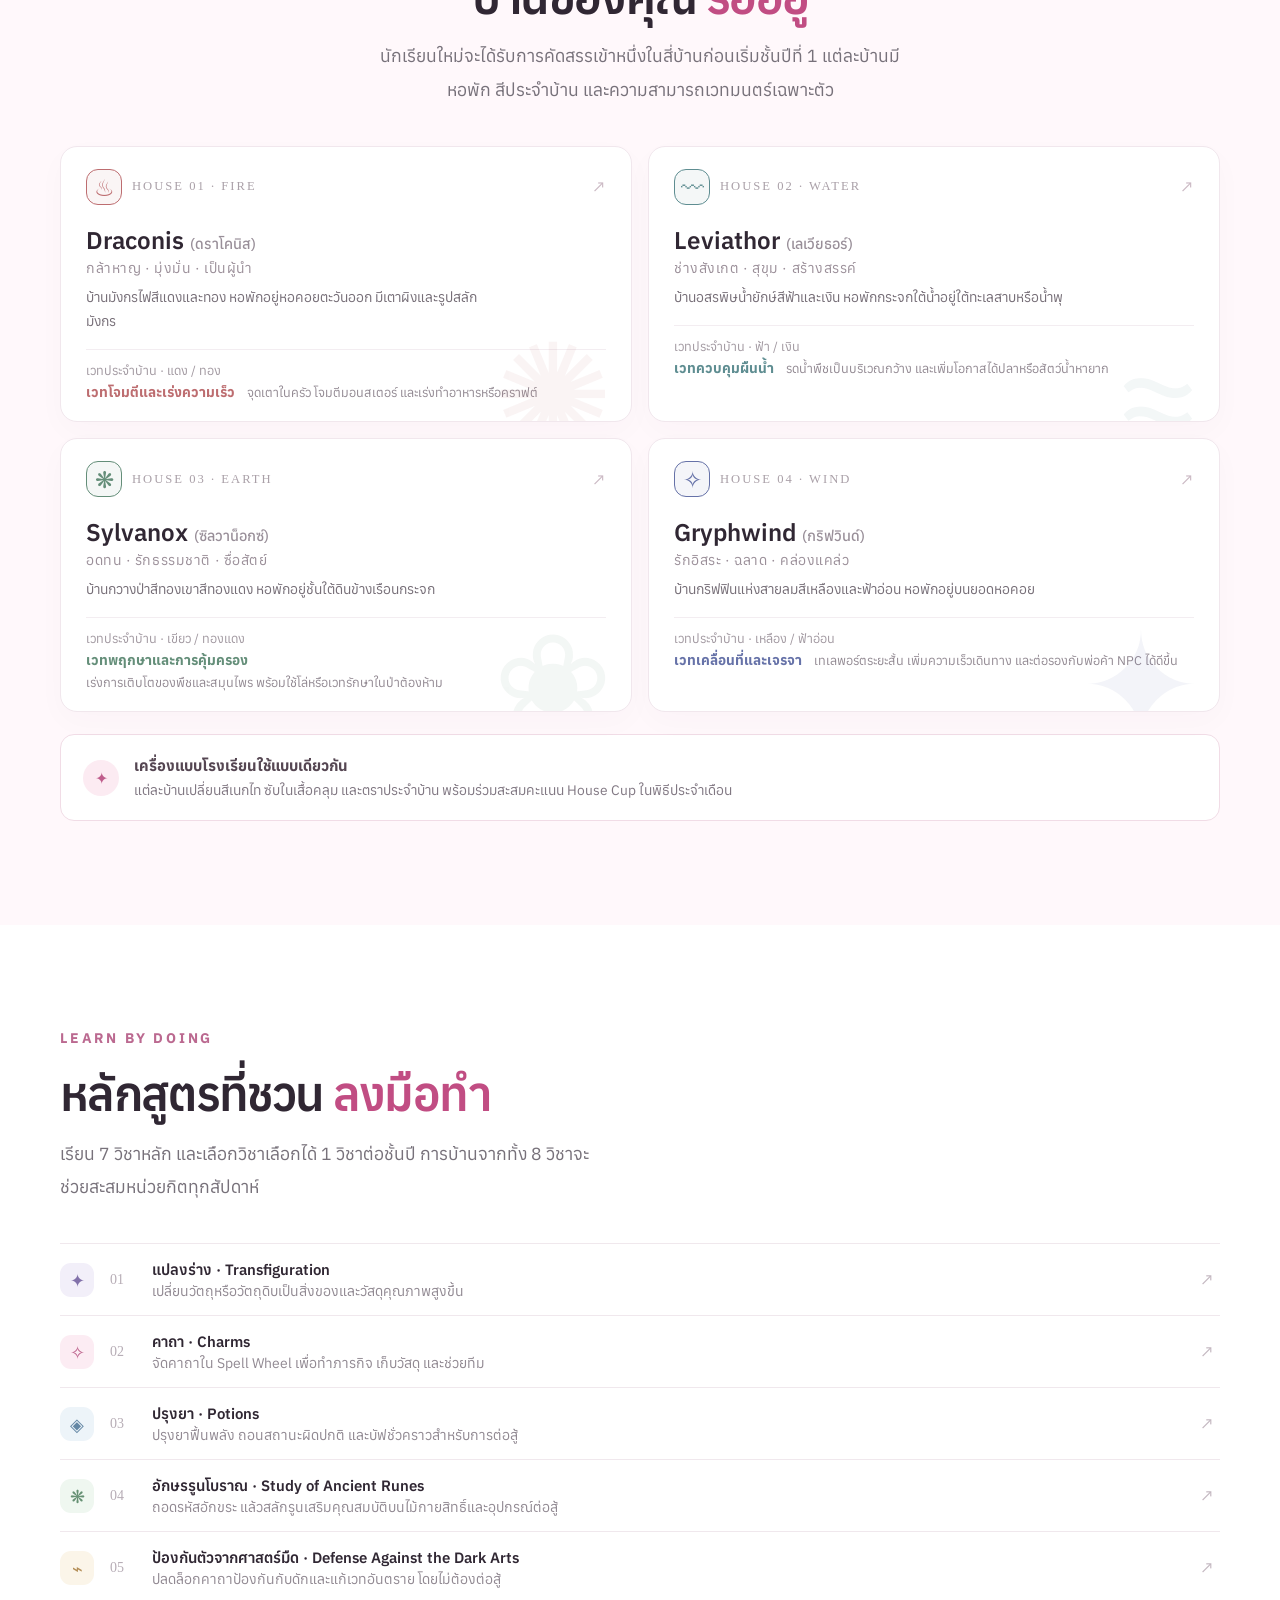
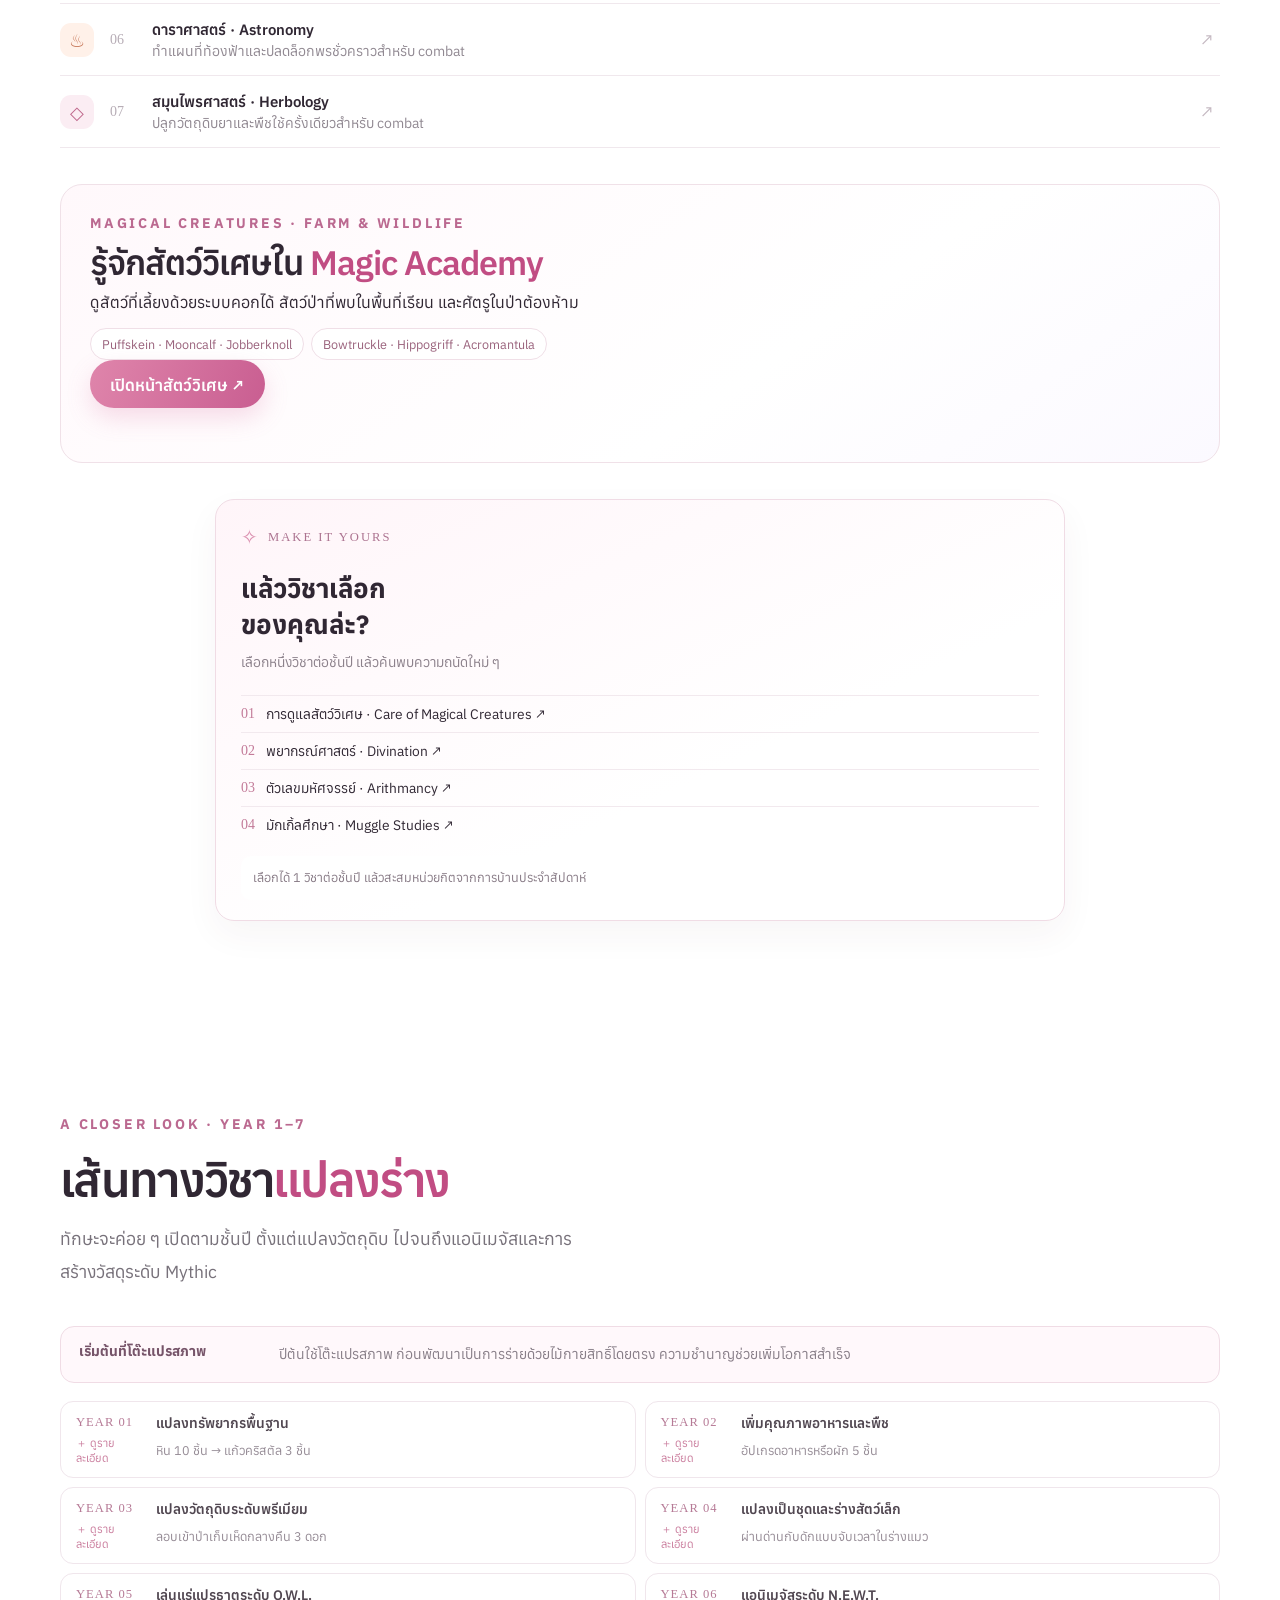
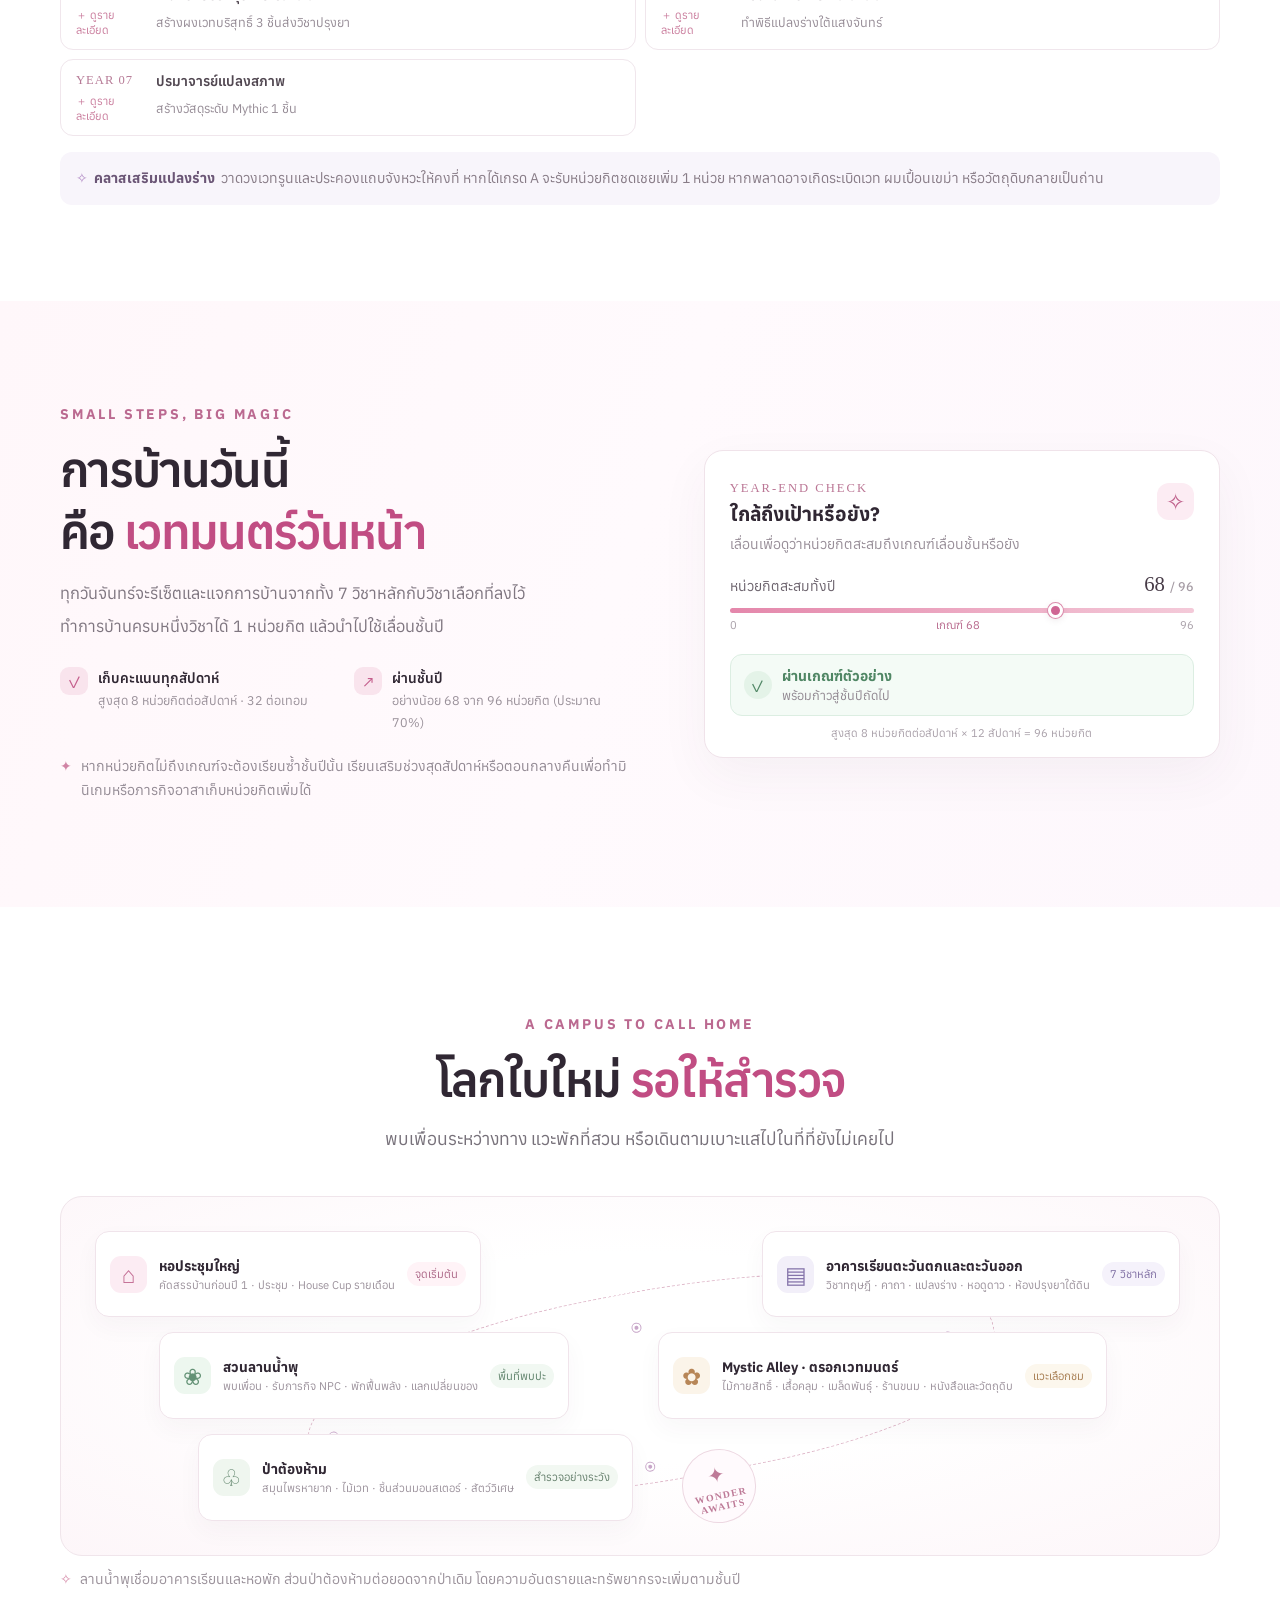
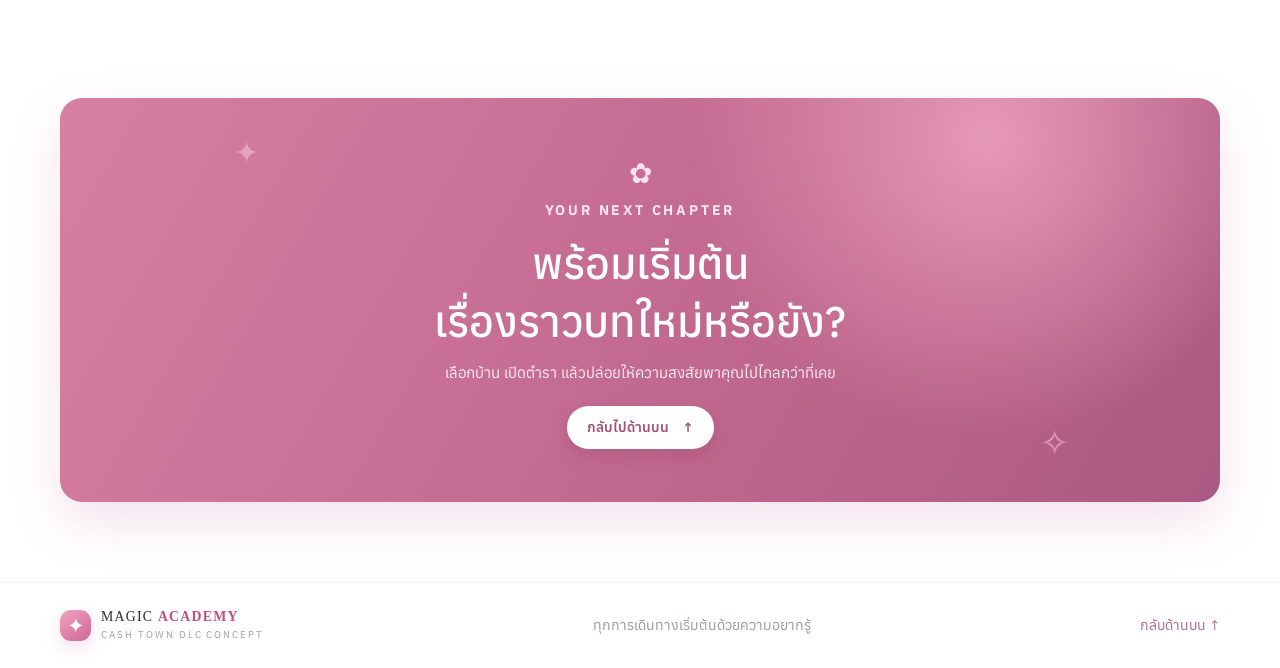
==== commit 4aa7ecce: "Link homepage creature category to dedicated page" ====
--- a/index.html
+++ b/index.html
@@ -25,7 +25,7 @@
           <a href="#journey">ชีวิตนักเรียน</a>
           <a href="#houses">บ้านทั้งสี่</a>
           <a href="#classes">หลักสูตร</a>
-          <a href="#creatures">สัตว์วิเศษ</a>
+          <a href="creatures.html">สัตว์วิเศษ</a>
           <a href="#map">แผนที่</a>
           <a class="nav-cta" href="#credits">ดูระบบหน่วยกิต <span aria-hidden="true">↗</span></a>
         </nav>
@@ -119,25 +119,14 @@
             <a class="subject-row" href="subjects/astronomy.html"><span class="subject-icon icon-peach">♨</span><span class="subject-num">06</span><div><h3>ดาราศาสตร์ · Astronomy</h3><p>ทำแผนที่ท้องฟ้าและปลดล็อกพรชั่วคราวสำหรับ combat</p></div><span class="subject-arrow">↗</span></a>
             <a class="subject-row" href="subjects/herbology.html"><span class="subject-icon icon-pink">◇</span><span class="subject-num">07</span><div><h3>สมุนไพรศาสตร์ · Herbology</h3><p>ปลูกวัตถุดิบยาและพืชใช้ครั้งเดียวสำหรับ combat</p></div><span class="subject-arrow">↗</span></a>
           </div>
-          <section id="creatures" class="creature-roster" aria-label="สัตว์วิเศษใน Magic Academy">
+          <section id="creatures" class="creature-roster" aria-label="หมวดสัตว์วิเศษ">
             <div class="creature-roster-heading">
-              <p class="eyebrow">MAGICAL CREATURES · CAMPUS &amp; WILDLIFE</p>
-              <h2>สัตว์วิเศษใน<span class="text-pink"> Magic Academy</span></h2>
-              <p>ใช้ระบบเลี้ยงสัตว์ที่มีอยู่กับชนิดที่เหมาะกับคอก ส่วนสัตว์ป่าจะอยู่ในพื้นที่เรียนรู้และป่าต้องห้าม</p>
+              <p class="eyebrow">MAGICAL CREATURES · FARM &amp; WILDLIFE</p>
+              <h2>รู้จักสัตว์วิเศษใน<span class="text-pink"> Magic Academy</span></h2>
+              <p>ดูสัตว์ที่เลี้ยงด้วยระบบคอกได้ สัตว์ป่าที่พบในพื้นที่เรียน และศัตรูในป่าต้องห้าม</p>
+              <div class="subject-tags"><span>Puffskein · Mooncalf · Jobberknoll</span><span>Bowtruckle · Hippogriff · Acromantula</span></div>
+              <a class="button button-primary" href="creatures.html">เปิดหน้าสัตว์วิเศษ ↗</a>
             </div>
-            <h3 class="creature-group-title">เลี้ยงได้ด้วยระบบคอก</h3>
-            <div class="creature-grid">
-              <article class="creature-card"><span class="creature-type">เลี้ยงง่าย · ผลผลิต</span><h4>Puffskein <small>พัฟสไคน์</small></h4><p>สัตว์สงบขนปุย เก็บเส้นใยวิเศษเป็นผลผลิตจากรอบเลี้ยง</p></article>
-              <article class="creature-card"><span class="creature-type">กลางคืน · สมุนไพร</span><h4>Mooncalf <small>มูนคาล์ฟ</small></h4><p>ออกหากินใต้แสงจันทร์ เก็บมูลสีเงินไปเร่งการเติบโตของพืชในแปลง</p></article>
-              <article class="creature-card"><span class="creature-type">สัตว์ปีก · วัตถุดิบ</span><h4>Jobberknoll <small>จ็อบเบอร์นอลล์</small></h4><p>เก็บขนที่ผลัดตามรอบเลี้ยง เป็นวัตถุดิบสำหรับสูตรยาระดับสูง</p></article>
-            </div>
-            <h3 class="creature-group-title">พบในพื้นที่เรียนและป่าต้องห้าม</h3>
-            <div class="creature-grid">
-              <article class="creature-card"><span class="creature-type">ผู้พิทักษ์ต้นไม้</span><h4>Bowtruckle <small>โบว์ทรักเคิล</small></h4><p>อาศัยตามต้นไม้เวทในสวนและชายป่า เป็นสัตว์ป่าที่เฝ้าต้นไม้ ไม่ใช่ผลผลิตจากคอก</p></article>
-              <article class="creature-card"><span class="creature-type">บทเรียนขั้นสูง</span><h4>Hippogriff <small>ฮิปโปกริฟฟ์</small></h4><p>ฝึกสังเกตและเข้าใกล้อย่างสุภาพในพื้นที่ฝึกดูแลสัตว์วิเศษ</p></article>
-              <article class="creature-card"><span class="creature-type">ศัตรูในป่าลึก</span><h4>Acromantula <small>อะโครแมนทูลา</small></h4><p>สัตว์อันตรายสำหรับการเผชิญหน้า combat ระดับสูงในป่าต้องห้าม</p></article>
-            </div>
-            <p class="creature-roster-note"><span aria-hidden="true">✧</span> Puffskein, Mooncalf และ Jobberknoll ใช้รอบให้อาหารและเก็บผลผลิตแบบฟาร์ม ส่วนผลผลิตและไอเทมใหม่เป็นข้อเสนอของ DLC</p>
           </section>
           <aside id="electives" class="electives-card">
             <div class="electives-head"><span class="elective-spark">✧</span><span>MAKE IT YOURS</span></div>
--- a/styles.css
+++ b/styles.css
@@ -259,4 +259,13 @@
   .charms-branches, .charms-year-grid, .charms-balance { grid-template-columns: 1fr; }.charms-branch-card { padding: 21px; }.charms-year-card { padding: 14px; }.charms-minigame { grid-template-columns: 1fr; padding: 20px; }.charms-grade-grid { grid-template-columns: 1fr; }
 }
 @media (max-width: 420px) { .charms-spell-list li { grid-template-columns: 1fr; gap: 3px; }.charms-wheel-tags { gap: 4px; }.charms-wheel-tags span, .charms-wheel-tags b { padding: 6px 7px; font-size: 9.8px; } }
-
+
+/* Magical creature roster, placed between the core curriculum and electives. */
+.curriculum-layout { grid-template-columns: minmax(0, 1fr); gap: 36px; }
+.creature-roster { padding: 29px; border: 1px solid #f0e1e8; border-radius: 22px; background: linear-gradient(145deg, #fff8fb 0, #fff 62%, #fbf9ff 100%); }
+.creature-roster-heading { max-width: 700px; margin-bottom: 25px; }.creature-roster-heading .eyebrow { margin-bottom: 8px; }.creature-roster-heading h2 { margin: 0 0 8px; font-size: clamp(25px, 3vw, 34px); font-weight: 600; letter-spacing: -.03em; }.creature-roster-heading > p:last-child { margin: 0; color: #8b818b; font-size: 15px; line-height: 1.8; }
+.creature-group-title { margin: 22px 0 10px; color: #6a5b69; font-size: 15px; font-weight: 600; }.creature-grid { display: grid; grid-template-columns: repeat(3, minmax(0, 1fr)); gap: 12px; }
+.creature-card { min-height: 146px; padding: 16px 17px; border: 1px solid #f0e7ec; border-radius: 15px; background: #fff; }.creature-type { color: #bc7593; font-size: 11px; font-weight: 600; letter-spacing: .04em; }.creature-card h4 { margin: 7px 0 6px; color: #504552; font-size: 16px; font-weight: 600; }.creature-card h4 small { color: #988d99; font-size: 12px; font-weight: 500; }.creature-card p { margin: 0; color: #817783; font-size: 13px; line-height: 1.75; }
+.creature-roster-note { display: flex; gap: 9px; margin: 18px 0 0; padding: 12px 14px; border-radius: 12px; color: #837885; background: #fff; font-size: 12.6px; line-height: 1.75; }.creature-roster-note span { color: #cf82a1; }.electives-card { width: min(100%, 850px); margin: 0 auto; }
+@media (max-width: 850px) { .creature-grid { grid-template-columns: repeat(2, minmax(0, 1fr)); } }
+@media (max-width: 620px) { .creature-roster { padding: 20px; }.creature-grid { grid-template-columns: 1fr; gap: 9px; }.creature-card { min-height: 0; padding: 15px; } }
